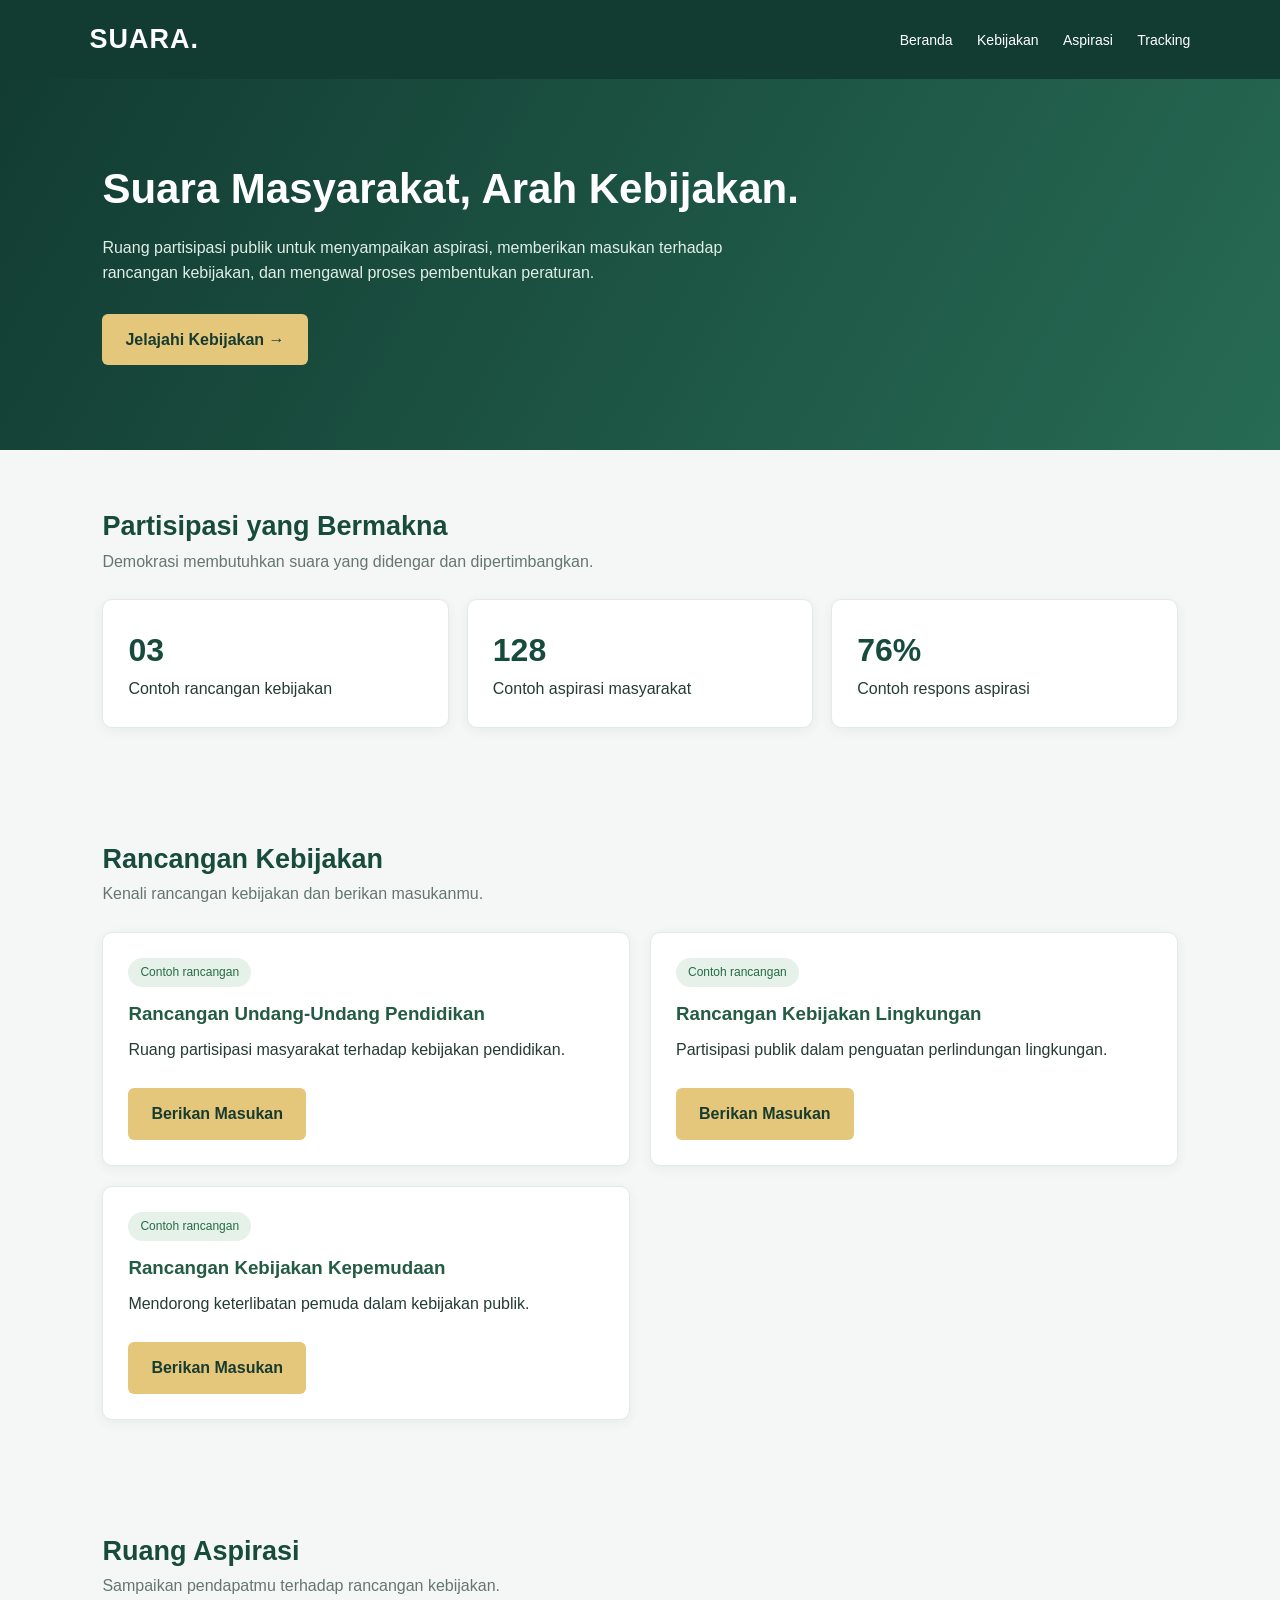
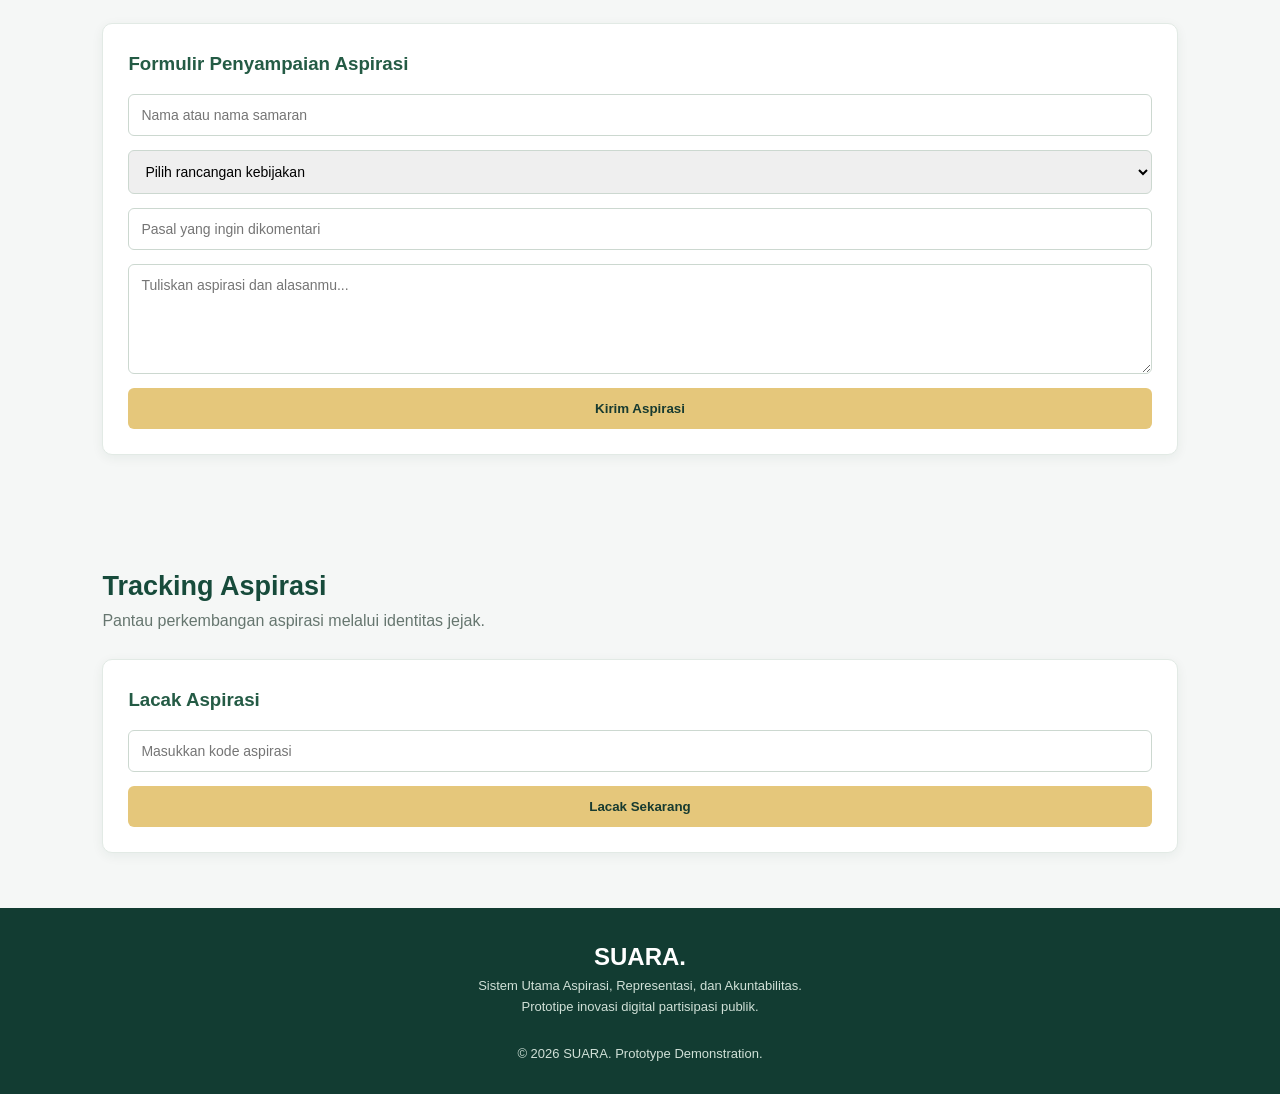
==== index.html @ c1f4c56f "Create index.html" ====
<!DOCTYPE html>
<html lang="id">
<head>
<meta charset="UTF-8">
<meta name="viewport" content="width=device-width, initial-scale=1.0">
<title>SUARA | Partisipasi Publik</title>

<style>
* {
    margin: 0;
    padding: 0;
    box-sizing: border-box;
}

body {
    font-family: Arial, sans-serif;
    background: #f5f7f6;
    color: #263b36;
    line-height: 1.6;
}

header {
    background: #123c32;
    color: white;
    padding: 18px 7%;
    display: flex;
    justify-content: space-between;
    align-items: center;
    flex-wrap: wrap;
    gap: 15px;
}

.logo {
    font-size: 27px;
    font-weight: bold;
    letter-spacing: 1px;
}

nav a {
    color: white;
    text-decoration: none;
    margin-left: 20px;
    font-size: 14px;
}

nav a:hover {
    color: #b8d9c5;
}

.hero {
    background: linear-gradient(120deg, #123c32, #276b54);
    color: white;
    padding: 85px 8%;
}

.hero h1 {
    font-size: 42px;
    max-width: 700px;
    line-height: 1.2;
    margin-bottom: 20px;
}

.hero p {
    max-width: 620px;
    color: #e0eee6;
    margin-bottom: 28px;
}

.btn {
    display: inline-block;
    background: #e5c77b;
    color: #183b30;
    border: none;
    padding: 13px 23px;
    border-radius: 6px;
    text-decoration: none;
    font-weight: bold;
    cursor: pointer;
}

.btn:hover {
    background: #f2d995;
}

.container {
    padding: 55px 8%;
}

.section-title {
    margin-bottom: 25px;
}

.section-title h2 {
    font-size: 27px;
    color: #174b3b;
}

.section-title p {
    color: #66766f;
}

.stats {
    display: grid;
    grid-template-columns: repeat(3, 1fr);
    gap: 18px;
}

.card {
    background: white;
    padding: 25px;
    border-radius: 10px;
    border: 1px solid #e2eae5;
    box-shadow: 0 3px 12px #173c3210;
}

.card h3 {
    color: #245b45;
    margin-bottom: 8px;
}

.number {
    font-size: 32px;
    font-weight: bold;
    color: #174b3b;
}

.policy {
    display: grid;
    grid-template-columns: 1fr 1fr;
    gap: 20px;
}

.tag {
    display: inline-block;
    background: #e5f1e9;
    color: #276b48;
    padding: 5px 12px;
    border-radius: 20px;
    font-size: 12px;
    margin-bottom: 12px;
}

form {
    display: grid;
    gap: 14px;
    margin-top: 15px;
}

input, select, textarea {
    width: 100%;
    padding: 12px;
    border: 1px solid #ccd8d0;
    border-radius: 6px;
    font-size: 14px;
    font-family: Arial, sans-serif;
}

textarea {
    min-height: 110px;
    resize: vertical;
}

button {
    font-family: inherit;
}

.result {
    background: #edf5ef;
    padding: 15px;
    border-radius: 7px;
    margin-top: 15px;
    display: none;
}

footer {
    background: #123c32;
    color: white;
    text-align: center;
    padding: 30px 15px;
}

footer p {
    color: #d0e0d7;
    font-size: 13px;
}

@media(max-width: 700px) {
    header {
        flex-direction: column;
    }

    nav a {
        margin: 5px;
        display: inline-block;
    }

    .hero h1 {
        font-size: 32px;
    }

    .stats, .policy {
        grid-template-columns: 1fr;
    }
}
</style>
</head>

<body>

<header>
    <div class="logo">SUARA.</div>

    <nav>
        <a href="#beranda">Beranda</a>
        <a href="#kebijakan">Kebijakan</a>
        <a href="#aspirasi">Aspirasi</a>
        <a href="#tracking">Tracking</a>
    </nav>
</header>

<section class="hero" id="beranda">
    <h1>Suara Masyarakat, Arah Kebijakan.</h1>

    <p>
        Ruang partisipasi publik untuk menyampaikan aspirasi,
        memberikan masukan terhadap rancangan kebijakan,
        dan mengawal proses pembentukan peraturan.
    </p>

    <a href="#kebijakan" class="btn">Jelajahi Kebijakan →</a>
</section>

<section class="container">
    <div class="section-title">
        <h2>Partisipasi yang Bermakna</h2>
        <p>Demokrasi membutuhkan suara yang didengar dan dipertimbangkan.</p>
    </div>

    <div class="stats">
        <div class="card">
            <div class="number">03</div>
            <p>Contoh rancangan kebijakan</p>
        </div>

        <div class="card">
            <div class="number" id="jumlah">128</div>
            <p>Contoh aspirasi masyarakat</p>
        </div>

        <div class="card">
            <div class="number">76%</div>
            <p>Contoh respons aspirasi</p>
        </div>
    </div>
</section>

<section class="container" id="kebijakan">
    <div class="section-title">
        <h2>Rancangan Kebijakan</h2>
        <p>Kenali rancangan kebijakan dan berikan masukanmu.</p>
    </div>

    <div class="policy">

        <div class="card">
            <span class="tag">Contoh rancangan</span>
            <h3>Rancangan Undang-Undang Pendidikan</h3>
            <p>Ruang partisipasi masyarakat terhadap kebijakan pendidikan.</p>
            <br>
            <a href="#aspirasi" class="btn">Berikan Masukan</a>
        </div>

        <div class="card">
            <span class="tag">Contoh rancangan</span>
            <h3>Rancangan Kebijakan Lingkungan</h3>
            <p>Partisipasi publik dalam penguatan perlindungan lingkungan.</p>
            <br>
            <a href="#aspirasi" class="btn">Berikan Masukan</a>
        </div>

        <div class="card">
            <span class="tag">Contoh rancangan</span>
            <h3>Rancangan Kebijakan Kepemudaan</h3>
            <p>Mendorong keterlibatan pemuda dalam kebijakan publik.</p>
            <br>
            <a href="#aspirasi" class="btn">Berikan Masukan</a>
        </div>

    </div>
</section>

<section class="container" id="aspirasi">
    <div class="section-title">
        <h2>Ruang Aspirasi</h2>
        <p>Sampaikan pendapatmu terhadap rancangan kebijakan.</p>
    </div>

    <div class="card">
        <h3>Formulir Penyampaian Aspirasi</h3>

        <form id="formAspirasi">

            <input
                type="text"
                id="nama"
                placeholder="Nama atau nama samaran"
                required
            >

            <select id="kebijakan" required>
                <option value="">Pilih rancangan kebijakan</option>
                <option>RUU Pendidikan</option>
                <option>Kebijakan Lingkungan</option>
                <option>Kebijakan Kepemudaan</option>
            </select>

            <input
                type="text"
                id="pasal"
                placeholder="Pasal yang ingin dikomentari"
                required
            >

            <textarea
                id="masukan"
                placeholder="Tuliskan aspirasi dan alasanmu..."
                required
            ></textarea>

            <button type="submit" class="btn">
                Kirim Aspirasi
            </button>
        </form>

        <div class="result" id="hasil">
        </div>
    </div>
</section>

<section class="container" id="tracking">
    <div class="section-title">
        <h2>Tracking Aspirasi</h2>
        <p>Pantau perkembangan aspirasi melalui identitas jejak.</p>
    </div>

    <div class="card">
        <h3>Lacak Aspirasi</h3>

        <form id="formTracking">
            <input
                type="text"
                id="kode"
                placeholder="Masukkan kode aspirasi"
                required
            >

            <button type="submit" class="btn">
                Lacak Sekarang
            </button>
        </form>

        <div class="result" id="hasilTracking">
        </div>
    </div>
</section>

<footer>
    <h2>SUARA.</h2>
    <p>
        Sistem Utama Aspirasi, Representasi, dan Akuntabilitas.
    </p>
    <p>Prototipe inovasi digital partisipasi publik.</p>
    <br>
    <p>© 2026 SUARA. Prototype Demonstration.</p>
</footer>

<script>
let jumlahAspirasi = 128;

document.getElementById("formAspirasi")
.addEventListener("submit", function(event) {

    event.preventDefault();

    jumlahAspirasi++;

    let kode = "SUA-" + Date.now().toString().slice(-6);

    document.getElementById("jumlah").textContent =
        jumlahAspirasi;

    document.getElementById("hasil").style.display = "block";

    document.getElementById("hasil").innerHTML =
        "<strong>Aspirasi berhasil dicatat dalam simulasi!</strong>" +
        "<br>Kode aspirasi: <strong>" + kode + "</strong>" +
        "<br>Status: Menunggu tanggapan (simulasi)." +
        "<br><br><small>Simpan kode tersebut untuk mencoba fitur tracking.</small>";

    document.getElementById("kode").value = kode;

    this.reset();
});

document.getElementById("formTracking")
.addEventListener("submit", function(event) {

    event.preventDefault();

    let kode = document.getElementById("kode").value;

    document.getElementById("hasilTracking").style.display =
        "block";

    document.getElementById("hasilTracking").innerHTML =
        "<strong>Data simulasi ditemukan.</strong>" +
        "<br>Kode: " + kode +
        "<br>Status: Menunggu tanggapan lembaga." +
        "<br>Catatan: Ini merupakan demonstrasi, bukan pelacakan database nyata.";
});
</script>

</body>
</html>
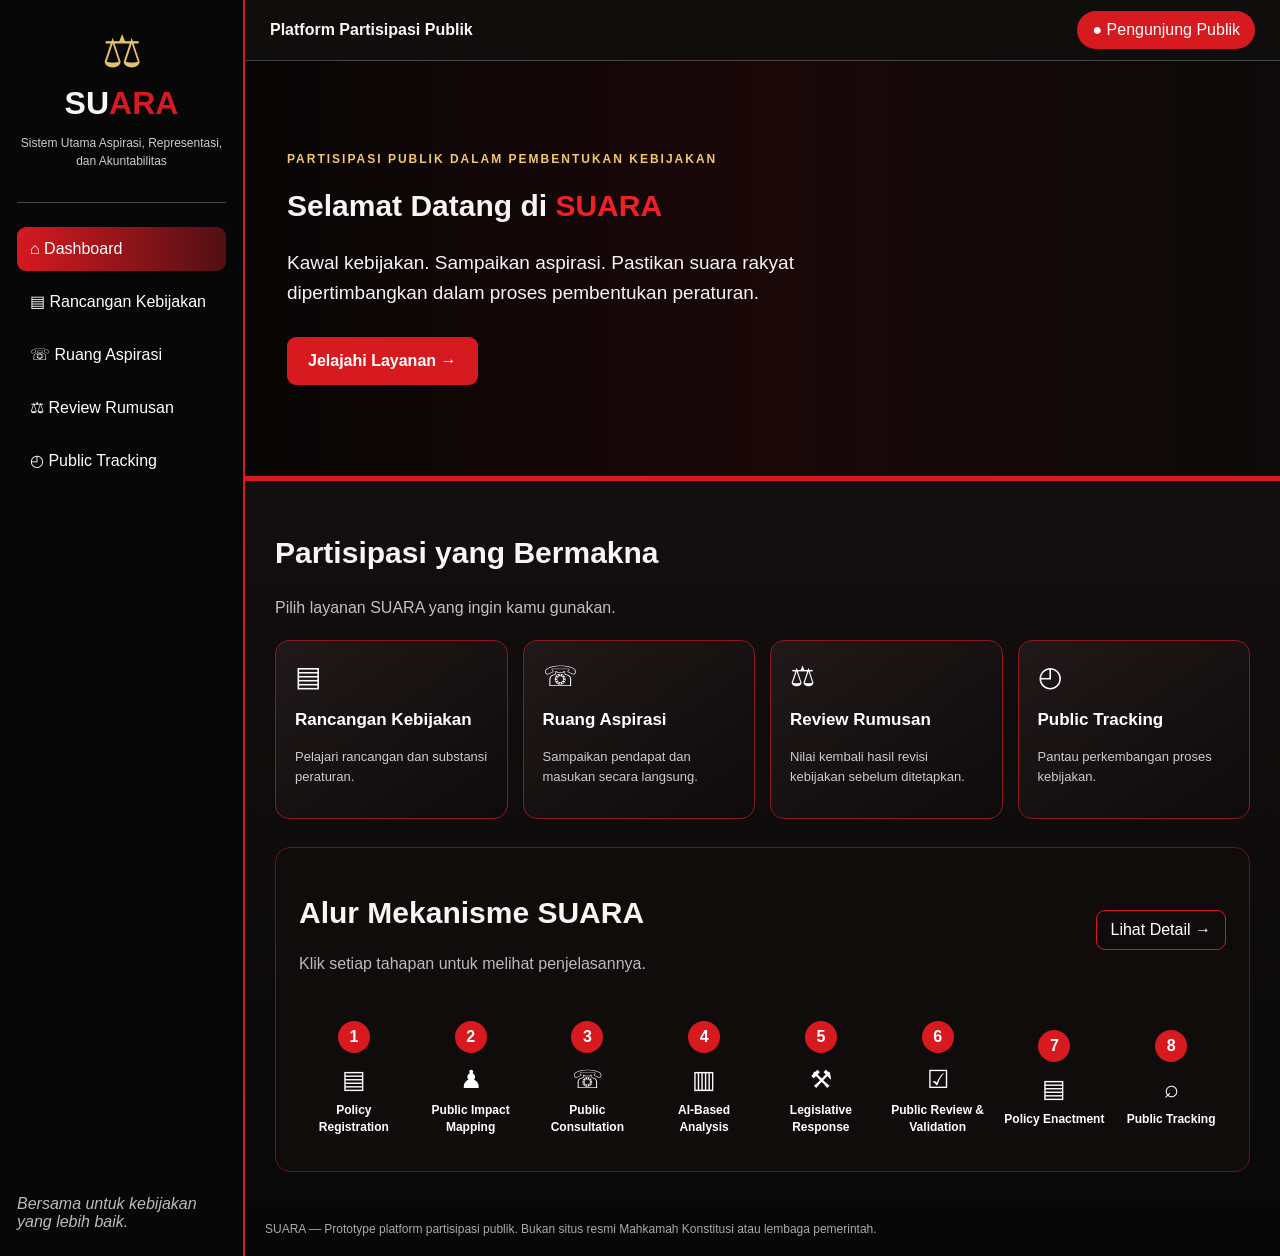
==== commit 1c22694b: "Refactor index.html for better structure and styles Refactor HTML structure and CSS styles for impro" ====
--- a/index.html
+++ b/index.html
@@ -5,421 +5,349 @@
 <meta charset="UTF-8">
 <meta name="viewport" content="width=device-width, initial-scale=1.0">
 <title>SUARA | Partisipasi Publik</title>
-
 <style>
-* {
-    margin: 0;
-    padding: 0;
-    box-sizing: border-box;
-}
-
-body {
-    font-family: Arial, sans-serif;
-    background: #f5f7f6;
-    color: #263b36;
-    line-height: 1.6;
-}
-
-header {
-    background: #123c32;
-    color: white;
-    padding: 18px 7%;
-    display: flex;
-    justify-content: space-between;
-    align-items: center;
-    flex-wrap: wrap;
-    gap: 15px;
-}
-
-.logo {
-    font-size: 27px;
-    font-weight: bold;
-    letter-spacing: 1px;
-}
-
-nav a {
-    color: white;
-    text-decoration: none;
-    margin-left: 20px;
-    font-size: 14px;
-}
-
-nav a:hover {
-    color: #b8d9c5;
-}
-
-.hero {
-    background: linear-gradient(120deg, #123c32, #276b54);
-    color: white;
-    padding: 85px 8%;
-}
-
-.hero h1 {
-    font-size: 42px;
-    max-width: 700px;
-    line-height: 1.2;
-    margin-bottom: 20px;
-}
-
-.hero p {
-    max-width: 620px;
-    color: #e0eee6;
-    margin-bottom: 28px;
-}
-
-.btn {
-    display: inline-block;
-    background: #e5c77b;
-    color: #183b30;
-    border: none;
-    padding: 13px 23px;
-    border-radius: 6px;
-    text-decoration: none;
-    font-weight: bold;
-    cursor: pointer;
-}
-
-.btn:hover {
-    background: #f2d995;
-}
-
-.container {
-    padding: 55px 8%;
-}
-
-.section-title {
-    margin-bottom: 25px;
-}
-
-.section-title h2 {
-    font-size: 27px;
-    color: #174b3b;
-}
-
-.section-title p {
-    color: #66766f;
-}
-
-.stats {
-    display: grid;
-    grid-template-columns: repeat(3, 1fr);
-    gap: 18px;
-}
-
-.card {
-    background: white;
-    padding: 25px;
-    border-radius: 10px;
-    border: 1px solid #e2eae5;
-    box-shadow: 0 3px 12px #173c3210;
-}
-
-.card h3 {
-    color: #245b45;
-    margin-bottom: 8px;
-}
-
-.number {
-    font-size: 32px;
-    font-weight: bold;
-    color: #174b3b;
-}
-
-.policy {
-    display: grid;
-    grid-template-columns: 1fr 1fr;
-    gap: 20px;
-}
-
-.tag {
-    display: inline-block;
-    background: #e5f1e9;
-    color: #276b48;
-    padding: 5px 12px;
-    border-radius: 20px;
-    font-size: 12px;
-    margin-bottom: 12px;
-}
-
-form {
-    display: grid;
-    gap: 14px;
-    margin-top: 15px;
-}
-
-input, select, textarea {
-    width: 100%;
-    padding: 12px;
-    border: 1px solid #ccd8d0;
-    border-radius: 6px;
-    font-size: 14px;
-    font-family: Arial, sans-serif;
-}
-
-textarea {
-    min-height: 110px;
-    resize: vertical;
-}
-
-button {
-    font-family: inherit;
-}
-
-.result {
-    background: #edf5ef;
-    padding: 15px;
-    border-radius: 7px;
-    margin-top: 15px;
-    display: none;
-}
-
-footer {
-    background: #123c32;
-    color: white;
-    text-align: center;
-    padding: 30px 15px;
-}
-
-footer p {
-    color: #d0e0d7;
-    font-size: 13px;
-}
-
-@media(max-width: 700px) {
-    header {
-        flex-direction: column;
-    }
-
-    nav a {
-        margin: 5px;
-        display: inline-block;
-    }
-
-    .hero h1 {
-        font-size: 32px;
-    }
-
-    .stats, .policy {
-        grid-template-columns: 1fr;
-    }
+:root {
+  --red:#d71920;
+  --black:#090909;
+  --panel:#171313;
+  --white:#f8f5f5;
+}
+*{box-sizing:border-box}
+html{scroll-behavior:smooth}
+body{
+  margin:0;background:var(--black);color:var(--white);
+  font-family:Arial,Helvetica,sans-serif
+}
+button{font:inherit;cursor:pointer}
+.app{min-height:100vh;display:grid;grid-template-columns:245px 1fr}
+.sidebar{
+  background:#070707;border-right:2px solid var(--red);
+  padding:25px 17px;display:flex;flex-direction:column;gap:24px
+}
+.brand{text-align:center;padding-bottom:20px;border-bottom:1px solid #444}
+.brand-mark{font-size:45px;color:#e5c16d}
+.brand h1{font-size:32px;margin:7px 0}
+.brand h1 span{color:var(--red)}
+.brand p{font-size:12px;color:#ccc;line-height:1.5}
+.nav{display:grid;gap:8px}
+.nav button{
+  border:0;background:transparent;color:white;text-align:left;
+  padding:13px;border-radius:9px
+}
+.nav button:hover,.nav button.active{
+  background:linear-gradient(90deg,#d71920,#501014)
+}
+.side-note{margin-top:auto;color:#bbb;font-style:italic}
+main{min-width:0}
+.topbar{
+  height:61px;background:#100d0d;border-bottom:1px solid #444;
+  display:flex;align-items:center;justify-content:space-between;
+  padding:0 25px;position:sticky;top:0;z-index:5
+}
+.role{background:var(--red);border:0;border-radius:20px;color:white;padding:10px 15px}
+.hero{
+  min-height:420px;padding:70px 42px;display:flex;align-items:center;
+  background-image:
+  linear-gradient(90deg,rgba(8,5,5,.94),rgba(30,5,7,.72),rgba(0,0,0,.25)),
+  url('mk.jpg');
+  background-size:cover;background-position:center;
+  border-bottom:5px solid var(--red)
+}
+.hero-content{max-width:720px}
+.eyebrow{color:#f1c86f;text-transform:uppercase;letter-spacing:2px;font-weight:bold;font-size:12px}
+.hero h2{font-size:clamp(34px,5vw,58px);line-height:1.08}
+.hero h2 span{color:#f02029}
+.hero p{font-size:19px;line-height:1.6;max-width:650px}
+.primary{
+  display:inline-block;background:var(--red);color:white;
+  border:0;border-radius:9px;padding:15px 21px;
+  font-weight:bold;margin-top:10px
+}
+.primary:hover{background:#f02a32}
+.content{padding:30px;background:linear-gradient(#130e0f,#090909)}
+.section-heading{margin-bottom:20px}
+.section-heading p,.page-intro{color:#c9bebe;line-height:1.6}
+.cards{display:grid;grid-template-columns:repeat(4,1fr);gap:15px}
+.service-card{
+  min-height:145px;text-align:left;color:white;
+  background:linear-gradient(145deg,#211819,#0d0b0b);
+  border:1px solid #8e171d;border-radius:14px;
+  padding:19px;transition:.2s
+}
+.service-card:hover{transform:translateY(-4px);border-color:#ff3038}
+.service-card .big{font-size:28px}
+.service-card h3{font-size:17px}
+.service-card p{font-size:13px;line-height:1.5;color:#ccc}
+.process{
+  margin-top:28px;padding:23px;border:1px solid #68151a;
+  border-radius:15px;background:#100c0c
+}
+.process-head{display:flex;justify-content:space-between;align-items:center;gap:15px}
+.process-head p{color:#bbb}
+.outline{
+  border:1px solid var(--red);color:white;background:transparent;
+  border-radius:9px;padding:10px 14px
+}
+.timeline{
+  display:grid;grid-template-columns:repeat(8,minmax(100px,1fr));
+  gap:7px;margin-top:28px;overflow-x:auto;padding-bottom:8px
+}
+.stage{min-width:100px;background:transparent;color:white;border:0;text-align:center;padding:4px}
+.stage .num{
+  display:grid;place-items:center;margin:auto auto 12px;
+  width:32px;height:32px;border-radius:50%;background:var(--red);
+  font-weight:bold
+}
+.stage .symbol{font-size:25px;display:block;margin-bottom:8px}
+.stage strong{font-size:12px;line-height:1.4;display:block}
+.stage:hover .num,.stage.selected .num{background:#f5c967;color:#170c0c}
+.detail{
+  display:none;margin-top:16px;padding:17px;
+  background:#211718;border-left:4px solid var(--red);border-radius:8px
+}
+.detail.show{display:block}
+.detail p{color:#ddd;line-height:1.5}
+.page{display:none;min-height:470px;padding:35px;background:#100d0d}
+.page.active{display:block}
+.page h2{font-size:30px}
+.panel{
+  max-width:850px;background:#1c1617;border:1px solid #682026;
+  border-radius:14px;padding:22px;margin-top:20px
+}
+label{display:block;margin:14px 0 7px;font-weight:bold}
+input,textarea,select{
+  width:100%;padding:12px;border-radius:8px;
+  border:1px solid #6d5557;background:#0c0a0a;color:white
+}
+textarea{min-height:110px}
+.notice{color:#cbbdbd;font-size:13px;line-height:1.5}
+.tracking-row{display:flex;gap:12px;flex-wrap:wrap;margin-top:20px}
+.track-step{
+  background:#201718;border:1px solid #6b2025;
+  padding:15px;border-radius:10px;flex:1;min-width:150px
+}
+footer{padding:20px;color:#aaa;background:#080707;font-size:12px}
+@media(max-width:1050px){
+  .app{grid-template-columns:205px 1fr}
+  .cards{grid-template-columns:repeat(2,1fr)}
+}
+@media(max-width:700px){
+  .app{display:block}
+  .sidebar{padding:12px;gap:10px}
+  .brand{display:flex;align-items:center;text-align:left;gap:12px}
+  .brand p,.side-note{display:none}
+  .nav{display:flex;overflow-x:auto}
+  .nav button{white-space:nowrap;padding:10px}
+  .hero{padding:45px 22px;min-height:360px}
+  .content{padding:22px 15px}
+  .cards{grid-template-columns:1fr}
+  .process-head{align-items:flex-start;flex-direction:column}
+  .page{padding:24px 16px}
 }
 </style>
 </head>
-
 <body>
-
-<header>
-    <div class="logo">SUARA.</div>
-
-    <nav>
-        <a href="#beranda">Beranda</a>
-        <a href="#kebijakan">Kebijakan</a>
-        <a href="#aspirasi">Aspirasi</a>
-        <a href="#tracking">Tracking</a>
-    </nav>
+<div class="app">
+<aside class="sidebar">
+  <div class="brand">
+    <div class="brand-mark">⚖</div>
+    <div>
+      <h1>SU<span>ARA</span></h1>
+      <p>Sistem Utama Aspirasi, Representasi, dan Akuntabilitas</p>
+    </div>
+  </div>
+  <nav class="nav">
+    <button class="active" data-page="dashboard">⌂ Dashboard</button>
+    <button data-page="kebijakan">▤ Rancangan Kebijakan</button>
+    <button data-page="aspirasi">☏ Ruang Aspirasi</button>
+    <button data-page="review">⚖ Review Rumusan</button>
+    <button data-page="tracking">◴ Public Tracking</button>
+  </nav>
+  <div class="side-note">Bersama untuk kebijakan yang lebih baik.</div>
+</aside>
+
+<main>
+<header class="topbar">
+  <strong>Platform Partisipasi Publik</strong>
+  <button class="role">● Pengunjung Publik</button>
 </header>
 
-<section class="hero" id="beranda">
-    <h1>Suara Masyarakat, Arah Kebijakan.</h1>
-
-    <p>
-        Ruang partisipasi publik untuk menyampaikan aspirasi,
-        memberikan masukan terhadap rancangan kebijakan,
-        dan mengawal proses pembentukan peraturan.
-    </p>
-
-    <a href="#kebijakan" class="btn">Jelajahi Kebijakan →</a>
-</section>
-
-<section class="container">
-    <div class="section-title">
-        <h2>Partisipasi yang Bermakna</h2>
-        <p>Demokrasi membutuhkan suara yang didengar dan dipertimbangkan.</p>
+<section id="dashboard" class="page active" style="padding:0">
+  <div class="hero">
+    <div class="hero-content">
+      <div class="eyebrow">Partisipasi publik dalam pembentukan kebijakan</div>
+      <h2>Selamat Datang di <span>SUARA</span></h2>
+      <p>Kawal kebijakan. Sampaikan aspirasi. Pastikan suara rakyat dipertimbangkan dalam proses pembentukan peraturan.</p>
+      <button class="primary" data-go="kebijakan">Jelajahi Layanan →</button>
     </div>
-
-    <div class="stats">
-        <div class="card">
-            <div class="number">03</div>
-            <p>Contoh rancangan kebijakan</p>
+  </div>
+
+  <div class="content">
+    <div class="section-heading">
+      <h2>Partisipasi yang Bermakna</h2>
+      <p>Pilih layanan SUARA yang ingin kamu gunakan.</p>
+    </div>
+
+    <div class="cards">
+      <button class="service-card" data-go="kebijakan">
+        <span class="big">▤</span><h3>Rancangan Kebijakan</h3>
+        <p>Pelajari rancangan dan substansi peraturan.</p>
+      </button>
+      <button class="service-card" data-go="aspirasi">
+        <span class="big">☏</span><h3>Ruang Aspirasi</h3>
+        <p>Sampaikan pendapat dan masukan secara langsung.</p>
+      </button>
+      <button class="service-card" data-go="review">
+        <span class="big">⚖</span><h3>Review Rumusan</h3>
+        <p>Nilai kembali hasil revisi kebijakan sebelum ditetapkan.</p>
+      </button>
+      <button class="service-card" data-go="tracking">
+        <span class="big">◴</span><h3>Public Tracking</h3>
+        <p>Pantau perkembangan proses kebijakan.</p>
+      </button>
+    </div>
+
+    <section class="process">
+      <div class="process-head">
+        <div>
+          <h2>Alur Mekanisme SUARA</h2>
+          <p>Klik setiap tahapan untuk melihat penjelasannya.</p>
         </div>
-
-        <div class="card">
-            <div class="number" id="jumlah">128</div>
-            <p>Contoh aspirasi masyarakat</p>
-        </div>
-
-        <div class="card">
-            <div class="number">76%</div>
-            <p>Contoh respons aspirasi</p>
-        </div>
-    </div>
-</section>
-
-<section class="container" id="kebijakan">
-    <div class="section-title">
-        <h2>Rancangan Kebijakan</h2>
-        <p>Kenali rancangan kebijakan dan berikan masukanmu.</p>
-    </div>
-
-    <div class="policy">
-
-        <div class="card">
-            <span class="tag">Contoh rancangan</span>
-            <h3>Rancangan Undang-Undang Pendidikan</h3>
-            <p>Ruang partisipasi masyarakat terhadap kebijakan pendidikan.</p>
-            <br>
-            <a href="#aspirasi" class="btn">Berikan Masukan</a>
-        </div>
-
-        <div class="card">
-            <span class="tag">Contoh rancangan</span>
-            <h3>Rancangan Kebijakan Lingkungan</h3>
-            <p>Partisipasi publik dalam penguatan perlindungan lingkungan.</p>
-            <br>
-            <a href="#aspirasi" class="btn">Berikan Masukan</a>
-        </div>
-
-        <div class="card">
-            <span class="tag">Contoh rancangan</span>
-            <h3>Rancangan Kebijakan Kepemudaan</h3>
-            <p>Mendorong keterlibatan pemuda dalam kebijakan publik.</p>
-            <br>
-            <a href="#aspirasi" class="btn">Berikan Masukan</a>
-        </div>
-
-    </div>
-</section>
-
-<section class="container" id="aspirasi">
-    <div class="section-title">
-        <h2>Ruang Aspirasi</h2>
-        <p>Sampaikan pendapatmu terhadap rancangan kebijakan.</p>
-    </div>
-
-    <div class="card">
-        <h3>Formulir Penyampaian Aspirasi</h3>
-
-        <form id="formAspirasi">
-
-            <input
-                type="text"
-                id="nama"
-                placeholder="Nama atau nama samaran"
-                required
-            >
-
-            <select id="kebijakan" required>
-                <option value="">Pilih rancangan kebijakan</option>
-                <option>RUU Pendidikan</option>
-                <option>Kebijakan Lingkungan</option>
-                <option>Kebijakan Kepemudaan</option>
-            </select>
-
-            <input
-                type="text"
-                id="pasal"
-                placeholder="Pasal yang ingin dikomentari"
-                required
-            >
-
-            <textarea
-                id="masukan"
-                placeholder="Tuliskan aspirasi dan alasanmu..."
-                required
-            ></textarea>
-
-            <button type="submit" class="btn">
-                Kirim Aspirasi
-            </button>
-        </form>
-
-        <div class="result" id="hasil">
-        </div>
-    </div>
-</section>
-
-<section class="container" id="tracking">
-    <div class="section-title">
-        <h2>Tracking Aspirasi</h2>
-        <p>Pantau perkembangan aspirasi melalui identitas jejak.</p>
-    </div>
-
-    <div class="card">
-        <h3>Lacak Aspirasi</h3>
-
-        <form id="formTracking">
-            <input
-                type="text"
-                id="kode"
-                placeholder="Masukkan kode aspirasi"
-                required
-            >
-
-            <button type="submit" class="btn">
-                Lacak Sekarang
-            </button>
-        </form>
-
-        <div class="result" id="hasilTracking">
-        </div>
-    </div>
-</section>
-
-<footer>
-    <h2>SUARA.</h2>
-    <p>
-        Sistem Utama Aspirasi, Representasi, dan Akuntabilitas.
-    </p>
-    <p>Prototipe inovasi digital partisipasi publik.</p>
-    <br>
-    <p>© 2026 SUARA. Prototype Demonstration.</p>
-</footer>
+        <button class="outline" id="showAll">Lihat Detail →</button>
+      </div>
+
+      <div class="timeline">
+        <button class="stage" data-stage="0"><span class="num">1</span><span class="symbol">▤</span><strong>Policy Registration</strong></button>
+        <button class="stage" data-stage="1"><span class="num">2</span><span class="symbol">♟</span><strong>Public Impact Mapping</strong></button>
+        <button class="stage" data-stage="2"><span class="num">3</span><span class="symbol">☏</span><strong>Public Consultation</strong></button>
+        <button class="stage" data-stage="3"><span class="num">4</span><span class="symbol">▥</span><strong>AI-Based Analysis</strong></button>
+        <button class="stage" data-stage="4"><span class="num">5</span><span class="symbol">⚒</span><strong>Legislative Response</strong></button>
+        <button class="stage" data-stage="5"><span class="num">6</span><span class="symbol">☑</span><strong>Public Review & Validation</strong></button>
+        <button class="stage" data-stage="6"><span class="num">7</span><span class="symbol">▤</span><strong>Policy Enactment</strong></button>
+        <button class="stage" data-stage="7"><span class="num">8</span><span class="symbol">⌕</span><strong>Public Tracking</strong></button>
+      </div>
+
+      <div class="detail" id="stageDetail">
+        <h3 id="stageTitle"></h3>
+        <p id="stageText"></p>
+      </div>
+    </section>
+  </div>
+</section>
+
+<section id="kebijakan" class="page">
+  <h2>Rancangan Kebijakan</h2>
+  <p class="page-intro">Ruang untuk membaca informasi rancangan kebijakan, tujuan pengaturan, serta dokumen yang sedang dibuka untuk partisipasi publik.</p>
+  <div class="panel">
+    <h3>Daftar Rancangan Kebijakan</h3>
+    <p>Belum ada rancangan kebijakan yang dipublikasikan pada prototype ini.</p>
+    <p class="notice">Pada versi lanjutan, admin dapat menambahkan judul, ringkasan, dokumen, jadwal konsultasi, dan status pembahasan.</p>
+  </div>
+</section>
+
+<section id="aspirasi" class="page">
+  <h2>Ruang Aspirasi</h2>
+  <p class="page-intro">Sampaikan pendapat, kritik, atau usulan terhadap rancangan kebijakan.</p>
+  <form class="panel" id="aspirationForm">
+    <label for="nama">Nama (opsional)</label>
+    <input id="nama" placeholder="Nama atau inisial">
+    <label for="topik">Topik aspirasi</label>
+    <input id="topik" required placeholder="Contoh: pendidikan, lingkungan">
+    <label for="isi">Isi aspirasi</label>
+    <textarea id="isi" required placeholder="Tuliskan pendapat atau usulan kamu..."></textarea>
+    <button class="primary" type="submit">Kirim Simulasi Aspirasi</button>
+    <p class="notice" id="formMessage">Prototype ini belum menyimpan data secara permanen.</p>
+  </form>
+</section>
+
+<section id="review" class="page">
+  <h2>Public Review & Validation</h2>
+  <p class="page-intro">Setelah Legislative Response dan perumusan kembali, hasil rumusan ditampilkan lagi kepada masyarakat untuk diperiksa kesesuaiannya dengan aspirasi yang telah disampaikan.</p>
+  <div class="panel">
+    <h3>Validasi Rumusan Hasil Revisi</h3>
+    <p>Publik dapat membandingkan rumusan sebelum dan sesudah revisi, lalu memberikan penilaian apakah masukan masyarakat telah dipertimbangkan.</p>
+    <label for="penilaian">Penilaian kesesuaian</label>
+    <select id="penilaian">
+      <option>Belum menilai</option>
+      <option>Sudah sesuai dengan aspirasi</option>
+      <option>Sebagian aspirasi telah diakomodasi</option>
+      <option>Belum sesuai dengan aspirasi</option>
+    </select>
+    <label for="catatan">Catatan publik</label>
+    <textarea id="catatan" placeholder="Jelaskan alasan penilaian..."></textarea>
+    <button class="primary" id="sendReview" type="button">Simpan Simulasi Review</button>
+    <p class="notice" id="reviewMessage">Tahap ini berlangsung sebelum Policy Enactment.</p>
+  </div>
+</section>
+
+<section id="tracking" class="page">
+  <h2>Public Tracking</h2>
+  <p class="page-intro">Pantau tahapan dan perkembangan rancangan kebijakan secara transparan. Status berikut merupakan contoh prototype, bukan status resmi.</p>
+  <div class="tracking-row">
+    <div class="track-step"><strong>01 · Konsultasi Publik</strong><p>Contoh status: Selesai</p></div>
+    <div class="track-step"><strong>02 · Legislative Response</strong><p>Contoh status: Selesai</p></div>
+    <div class="track-step"><strong>03 · Public Review</strong><p>Contoh status: Dalam simulasi</p></div>
+    <div class="track-step"><strong>04 · Penetapan</strong><p>Contoh status: Menunggu</p></div>
+  </div>
+</section>
+
+<footer>SUARA — Prototype platform partisipasi publik. Bukan situs resmi Mahkamah Konstitusi atau lembaga pemerintah.</footer>
+</main>
+</div>
 
 <script>
-let jumlahAspirasi = 128;
-
-document.getElementById("formAspirasi")
-.addEventListener("submit", function(event) {
-
-    event.preventDefault();
-
-    jumlahAspirasi++;
-
-    let kode = "SUA-" + Date.now().toString().slice(-6);
-
-    document.getElementById("jumlah").textContent =
-        jumlahAspirasi;
-
-    document.getElementById("hasil").style.display = "block";
-
-    document.getElementById("hasil").innerHTML =
-        "<strong>Aspirasi berhasil dicatat dalam simulasi!</strong>" +
-        "<br>Kode aspirasi: <strong>" + kode + "</strong>" +
-        "<br>Status: Menunggu tanggapan (simulasi)." +
-        "<br><br><small>Simpan kode tersebut untuk mencoba fitur tracking.</small>";
-
-    document.getElementById("kode").value = kode;
-
-    this.reset();
+const pages=document.querySelectorAll('.page');
+const navButtons=document.querySelectorAll('.nav button');
+
+function openPage(id){
+  pages.forEach(page=>page.classList.toggle('active',page.id===id));
+  navButtons.forEach(btn=>btn.classList.toggle('active',btn.dataset.page===id));
+  window.scrollTo({top:0,behavior:'smooth'});
+}
+
+navButtons.forEach(btn=>btn.addEventListener('click',()=>openPage(btn.dataset.page)));
+document.querySelectorAll('[data-go]').forEach(btn=>btn.addEventListener('click',()=>openPage(btn.dataset.go)));
+
+const stages=[
+['Policy Registration','Rancangan kebijakan didaftarkan dan informasi awalnya dipublikasikan agar masyarakat mengetahui isu yang akan diatur.'],
+['Public Impact Mapping','Pemetaan kelompok masyarakat yang berpotensi terdampak serta isu dan kebutuhan yang perlu diperhatikan.'],
+['Public Consultation','Masyarakat menyampaikan aspirasi, kritik, dan usulan terhadap rancangan kebijakan.'],
+['AI-Based Analysis','Masukan dikelompokkan dan dianalisis sebagai bahan bantu. Hasil analisis tetap perlu diperiksa manusia.'],
+['Legislative Response','Lembaga pembentuk kebijakan menelaah masukan dan memberikan tanggapan terhadap aspirasi publik.'],
+['Public Review & Validation','Rumusan yang telah diperbaiki ditampilkan kembali kepada masyarakat untuk diperiksa kesesuaiannya dengan masukan publik.'],
+['Policy Enactment','Setelah proses penelaahan dan validasi, rancangan dilanjutkan ke proses penetapan sesuai kewenangan dan prosedur hukum.'],
+['Public Tracking','Masyarakat memantau perkembangan, status, dan informasi tindak lanjut kebijakan.']
+];
+
+const detail=document.getElementById('stageDetail');
+
+document.querySelectorAll('.stage').forEach(btn=>{
+  btn.addEventListener('click',()=>{
+    document.querySelectorAll('.stage').forEach(s=>s.classList.remove('selected'));
+    btn.classList.add('selected');
+    const [title,desc]=stages[Number(btn.dataset.stage)];
+    document.getElementById('stageTitle').textContent=title;
+    document.getElementById('stageText').textContent=desc;
+    detail.classList.add('show');
+  });
 });
 
-document.getElementById("formTracking")
-.addEventListener("submit", function(event) {
-
-    event.preventDefault();
-
-    let kode = document.getElementById("kode").value;
-
-    document.getElementById("hasilTracking").style.display =
-        "block";
-
-    document.getElementById("hasilTracking").innerHTML =
-        "<strong>Data simulasi ditemukan.</strong>" +
-        "<br>Kode: " + kode +
-        "<br>Status: Menunggu tanggapan lembaga." +
-        "<br>Catatan: Ini merupakan demonstrasi, bukan pelacakan database nyata.";
+document.getElementById('showAll').addEventListener('click',()=>{
+  document.querySelector('.stage[data-stage="0"]').click();
+  detail.scrollIntoView({behavior:'smooth',block:'nearest'});
+});
+
+document.getElementById('aspirationForm').addEventListener('submit',e=>{
+  e.preventDefault();
+  document.getElementById('formMessage').textContent=
+  'Simulasi berhasil. Aspirasi belum dikirim ke server atau disimpan permanen.';
+  e.target.reset();
+});
+
+document.getElementById('sendReview').addEventListener('click',()=>{
+  document.getElementById('reviewMessage').textContent=
+  'Penilaian simulasi ditampilkan. Data belum tersimpan ke server.';
 });
 </script>
-
 </body>
 </html>
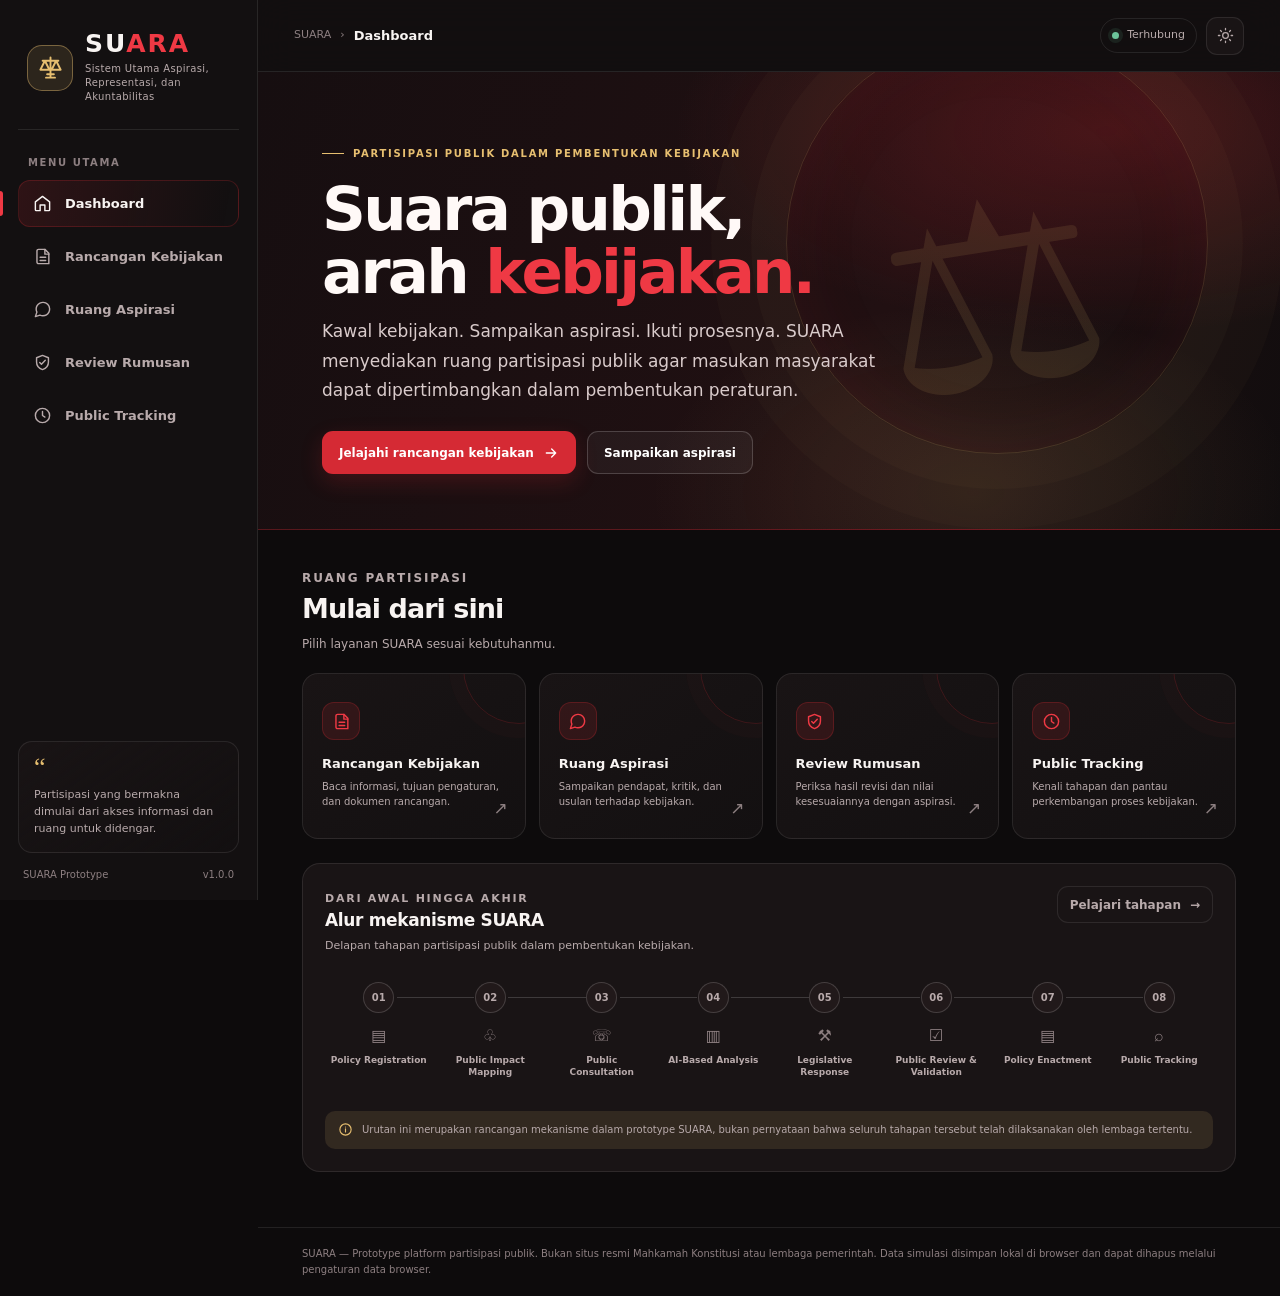
==== commit 07bf2f6f: "Add files via upload" ====
--- a/index.html
+++ b/index.html
@@ -1,353 +1,635 @@
-
-<!DOCTYPE html>
+<!doctype html>
 <html lang="id">
 <head>
-<meta charset="UTF-8">
-<meta name="viewport" content="width=device-width, initial-scale=1.0">
-<title>SUARA | Partisipasi Publik</title>
-<style>
-:root {
-  --red:#d71920;
-  --black:#090909;
-  --panel:#171313;
-  --white:#f8f5f5;
-}
-*{box-sizing:border-box}
-html{scroll-behavior:smooth}
-body{
-  margin:0;background:var(--black);color:var(--white);
-  font-family:Arial,Helvetica,sans-serif
-}
-button{font:inherit;cursor:pointer}
-.app{min-height:100vh;display:grid;grid-template-columns:245px 1fr}
-.sidebar{
-  background:#070707;border-right:2px solid var(--red);
-  padding:25px 17px;display:flex;flex-direction:column;gap:24px
-}
-.brand{text-align:center;padding-bottom:20px;border-bottom:1px solid #444}
-.brand-mark{font-size:45px;color:#e5c16d}
-.brand h1{font-size:32px;margin:7px 0}
-.brand h1 span{color:var(--red)}
-.brand p{font-size:12px;color:#ccc;line-height:1.5}
-.nav{display:grid;gap:8px}
-.nav button{
-  border:0;background:transparent;color:white;text-align:left;
-  padding:13px;border-radius:9px
-}
-.nav button:hover,.nav button.active{
-  background:linear-gradient(90deg,#d71920,#501014)
-}
-.side-note{margin-top:auto;color:#bbb;font-style:italic}
-main{min-width:0}
-.topbar{
-  height:61px;background:#100d0d;border-bottom:1px solid #444;
-  display:flex;align-items:center;justify-content:space-between;
-  padding:0 25px;position:sticky;top:0;z-index:5
-}
-.role{background:var(--red);border:0;border-radius:20px;color:white;padding:10px 15px}
-.hero{
-  min-height:420px;padding:70px 42px;display:flex;align-items:center;
-  background-image:
-  linear-gradient(90deg,rgba(8,5,5,.94),rgba(30,5,7,.72),rgba(0,0,0,.25)),
-  url('mk.jpg');
-  background-size:cover;background-position:center;
-  border-bottom:5px solid var(--red)
-}
-.hero-content{max-width:720px}
-.eyebrow{color:#f1c86f;text-transform:uppercase;letter-spacing:2px;font-weight:bold;font-size:12px}
-.hero h2{font-size:clamp(34px,5vw,58px);line-height:1.08}
-.hero h2 span{color:#f02029}
-.hero p{font-size:19px;line-height:1.6;max-width:650px}
-.primary{
-  display:inline-block;background:var(--red);color:white;
-  border:0;border-radius:9px;padding:15px 21px;
-  font-weight:bold;margin-top:10px
-}
-.primary:hover{background:#f02a32}
-.content{padding:30px;background:linear-gradient(#130e0f,#090909)}
-.section-heading{margin-bottom:20px}
-.section-heading p,.page-intro{color:#c9bebe;line-height:1.6}
-.cards{display:grid;grid-template-columns:repeat(4,1fr);gap:15px}
-.service-card{
-  min-height:145px;text-align:left;color:white;
-  background:linear-gradient(145deg,#211819,#0d0b0b);
-  border:1px solid #8e171d;border-radius:14px;
-  padding:19px;transition:.2s
-}
-.service-card:hover{transform:translateY(-4px);border-color:#ff3038}
-.service-card .big{font-size:28px}
-.service-card h3{font-size:17px}
-.service-card p{font-size:13px;line-height:1.5;color:#ccc}
-.process{
-  margin-top:28px;padding:23px;border:1px solid #68151a;
-  border-radius:15px;background:#100c0c
-}
-.process-head{display:flex;justify-content:space-between;align-items:center;gap:15px}
-.process-head p{color:#bbb}
-.outline{
-  border:1px solid var(--red);color:white;background:transparent;
-  border-radius:9px;padding:10px 14px
-}
-.timeline{
-  display:grid;grid-template-columns:repeat(8,minmax(100px,1fr));
-  gap:7px;margin-top:28px;overflow-x:auto;padding-bottom:8px
-}
-.stage{min-width:100px;background:transparent;color:white;border:0;text-align:center;padding:4px}
-.stage .num{
-  display:grid;place-items:center;margin:auto auto 12px;
-  width:32px;height:32px;border-radius:50%;background:var(--red);
-  font-weight:bold
-}
-.stage .symbol{font-size:25px;display:block;margin-bottom:8px}
-.stage strong{font-size:12px;line-height:1.4;display:block}
-.stage:hover .num,.stage.selected .num{background:#f5c967;color:#170c0c}
-.detail{
-  display:none;margin-top:16px;padding:17px;
-  background:#211718;border-left:4px solid var(--red);border-radius:8px
-}
-.detail.show{display:block}
-.detail p{color:#ddd;line-height:1.5}
-.page{display:none;min-height:470px;padding:35px;background:#100d0d}
-.page.active{display:block}
-.page h2{font-size:30px}
-.panel{
-  max-width:850px;background:#1c1617;border:1px solid #682026;
-  border-radius:14px;padding:22px;margin-top:20px
-}
-label{display:block;margin:14px 0 7px;font-weight:bold}
-input,textarea,select{
-  width:100%;padding:12px;border-radius:8px;
-  border:1px solid #6d5557;background:#0c0a0a;color:white
-}
-textarea{min-height:110px}
-.notice{color:#cbbdbd;font-size:13px;line-height:1.5}
-.tracking-row{display:flex;gap:12px;flex-wrap:wrap;margin-top:20px}
-.track-step{
-  background:#201718;border:1px solid #6b2025;
-  padding:15px;border-radius:10px;flex:1;min-width:150px
-}
-footer{padding:20px;color:#aaa;background:#080707;font-size:12px}
-@media(max-width:1050px){
-  .app{grid-template-columns:205px 1fr}
-  .cards{grid-template-columns:repeat(2,1fr)}
-}
-@media(max-width:700px){
-  .app{display:block}
-  .sidebar{padding:12px;gap:10px}
-  .brand{display:flex;align-items:center;text-align:left;gap:12px}
-  .brand p,.side-note{display:none}
-  .nav{display:flex;overflow-x:auto}
-  .nav button{white-space:nowrap;padding:10px}
-  .hero{padding:45px 22px;min-height:360px}
-  .content{padding:22px 15px}
-  .cards{grid-template-columns:1fr}
-  .process-head{align-items:flex-start;flex-direction:column}
-  .page{padding:24px 16px}
-}
-</style>
+  <meta charset="utf-8">
+  <meta name="viewport" content="width=device-width, initial-scale=1, viewport-fit=cover">
+  <meta name="theme-color" content="#100d0e">
+  <meta name="description" content="SUARA — Sistem Utama Aspirasi, Representasi, dan Akuntabilitas. Platform prototype partisipasi publik dalam pembentukan kebijakan.">
+  <meta name="color-scheme" content="dark light">
+  <title>SUARA — Partisipasi Publik</title>
+  <link rel="manifest" href="manifest.webmanifest">
+  <link rel="icon" href="assets/icon.svg" type="image/svg+xml">
+  <link rel="apple-touch-icon" href="assets/icon-192.png">
+  <style>
+    :root {
+      color-scheme: dark;
+      --bg: #0d0b0c;
+      --bg-soft: #131011;
+      --surface: #191415;
+      --surface-2: #21191a;
+      --surface-3: #2a2021;
+      --text: #f8f4f2;
+      --muted: #b8aaab;
+      --subtle: #8d7f81;
+      --line: rgba(255,255,255,.09);
+      --line-strong: rgba(255,255,255,.16);
+      --red: #d52a34;
+      --red-strong: #ef3944;
+      --red-soft: rgba(213,42,52,.14);
+      --gold: #e7bf70;
+      --gold-soft: rgba(231,191,112,.12);
+      --green: #6bc49a;
+      --shadow: 0 22px 60px rgba(0,0,0,.28);
+      --radius: 18px;
+      --sidebar: 258px;
+    }
+    [data-theme="light"] {
+      color-scheme: light;
+      --bg: #f5f2ef;
+      --bg-soft: #fbf9f7;
+      --surface: #fff;
+      --surface-2: #f7eeee;
+      --surface-3: #efe5e5;
+      --text: #231c1d;
+      --muted: #65595a;
+      --subtle: #817476;
+      --line: rgba(43,25,27,.09);
+      --line-strong: rgba(43,25,27,.17);
+      --red-soft: rgba(213,42,52,.09);
+      --gold-soft: rgba(174,126,38,.12);
+      --shadow: 0 22px 60px rgba(67,39,41,.10);
+    }
+    * { box-sizing: border-box; }
+    html { scroll-behavior: smooth; }
+    body { margin: 0; min-width: 320px; background: var(--bg); color: var(--text); font-family: Inter, ui-sans-serif, system-ui, -apple-system, BlinkMacSystemFont, "Segoe UI", sans-serif; line-height: 1.5; }
+    button, input, textarea, select { font: inherit; }
+    button { color: inherit; }
+    button:focus-visible, input:focus-visible, textarea:focus-visible, select:focus-visible, a:focus-visible { outline: 3px solid var(--gold); outline-offset: 3px; }
+    button:disabled { opacity: .55; cursor: not-allowed; }
+    .app-shell { min-height: 100vh; }
+    .sidebar { position: fixed; inset: 0 auto 0 0; z-index: 30; width: var(--sidebar); padding: 26px 18px 18px; display: flex; flex-direction: column; background: var(--bg-soft); border-right: 1px solid var(--line); }
+    .brand { display: flex; align-items: center; gap: 12px; padding: 5px 9px 25px; border-bottom: 1px solid var(--line); }
+    .brand-mark { width: 46px; height: 46px; flex: 0 0 auto; display: grid; place-items: center; border: 1px solid rgba(231,191,112,.42); border-radius: 15px; color: var(--gold); background: var(--gold-soft); }
+    .brand-mark svg { width: 27px; height: 27px; }
+    .brand-name { font-size: 25px; font-weight: 850; line-height: 1; letter-spacing: .075em; }
+    .brand-name span { color: var(--red-strong); }
+    .brand-caption { margin-top: 6px; max-width: 160px; color: var(--muted); font-size: 10px; line-height: 1.4; letter-spacing: .035em; }
+    .nav-label { margin: 25px 10px 10px; color: var(--subtle); font-size: 10px; font-weight: 800; letter-spacing: .16em; text-transform: uppercase; }
+    .nav { display: grid; gap: 6px; }
+    .nav-btn { position: relative; width: 100%; min-height: 47px; padding: 0 13px; display: flex; align-items: center; gap: 13px; border: 1px solid transparent; border-radius: 12px; background: transparent; color: var(--muted); text-align: left; cursor: pointer; transition: background .18s ease, color .18s ease, border-color .18s ease, transform .18s ease; }
+    .nav-btn:hover { color: var(--text); background: var(--surface); transform: translateX(2px); }
+    .nav-btn.active { color: var(--text); border-color: rgba(213,42,52,.24); background: linear-gradient(100deg, var(--red-soft), transparent 95%); }
+    .nav-btn.active::before { content: ""; position: absolute; inset: 10px auto 10px -19px; width: 3px; border-radius: 0 4px 4px 0; background: var(--red-strong); }
+    .nav-icon { width: 20px; display: grid; place-items: center; color: currentColor; }
+    .nav-icon svg { width: 19px; height: 19px; stroke: currentColor; }
+    .nav-btn span:last-child { font-size: 13px; font-weight: 650; }
+    .sidebar-bottom { margin-top: auto; }
+    .side-quote { padding: 15px; border: 1px solid var(--line); border-radius: 14px; background: linear-gradient(145deg, var(--surface), transparent); }
+    .side-quote-mark { color: var(--gold); font-family: Georgia, serif; font-size: 26px; line-height: .8; }
+    .side-quote p { margin: 8px 0 0; color: var(--muted); font-size: 11px; line-height: 1.55; }
+    .side-version { display: flex; justify-content: space-between; gap: 8px; padding: 14px 5px 0; color: var(--subtle); font-size: 10px; }
+    main { min-height: 100vh; margin-left: var(--sidebar); }
+    .topbar { position: sticky; top: 0; z-index: 20; height: 72px; padding: 0 36px; display: flex; align-items: center; justify-content: space-between; gap: 18px; background: color-mix(in srgb, var(--bg-soft) 92%, transparent); border-bottom: 1px solid var(--line); backdrop-filter: blur(18px); }
+    .topbar-left { min-width: 0; }
+    .breadcrumb { display: flex; align-items: center; gap: 9px; color: var(--subtle); font-size: 11px; }
+    .breadcrumb strong { color: var(--text); font-size: 13px; font-weight: 700; }
+    .topbar-tools { display: flex; align-items: center; gap: 9px; }
+    .status-pill { display: inline-flex; align-items: center; gap: 8px; padding: 8px 11px; border: 1px solid var(--line); border-radius: 999px; color: var(--muted); font-size: 11px; white-space: nowrap; }
+    .status-dot { width: 7px; height: 7px; border-radius: 50%; background: var(--green); box-shadow: 0 0 0 4px rgba(107,196,154,.11); }
+    .status-pill.offline .status-dot { background: var(--gold); box-shadow: 0 0 0 4px var(--gold-soft); }
+    .icon-btn { width: 38px; height: 38px; display: grid; place-items: center; border: 1px solid var(--line); border-radius: 11px; background: var(--surface); color: var(--muted); cursor: pointer; transition: .18s ease; }
+    .icon-btn:hover { color: var(--text); border-color: var(--line-strong); transform: translateY(-1px); }
+    .icon-btn svg { width: 17px; height: 17px; }
+    .install-btn { display: none; min-height: 38px; padding: 0 13px; border: 0; border-radius: 11px; background: var(--red); color: #fff; font-size: 11px; font-weight: 750; cursor: pointer; }
+    .install-btn.visible { display: inline-flex; align-items: center; gap: 7px; }
+    .mobile-brand { display: none; }
+    .page { display: none; min-height: calc(100vh - 72px); animation: appear .24s ease both; }
+    .page.active { display: block; }
+    @keyframes appear { from { opacity: 0; transform: translateY(5px); } to { opacity: 1; transform: translateY(0); } }
+    .hero { position: relative; min-height: 390px; overflow: hidden; padding: 65px clamp(24px,5vw,68px) 55px; display: flex; align-items: center; isolation: isolate; background: radial-gradient(ellipse at 83% 13%, rgba(213,42,52,.24), transparent 36%), radial-gradient(ellipse at 70% 92%, rgba(231,191,112,.10), transparent 32%), linear-gradient(110deg, #160e10 0%, #211012 60%, #110d0e 100%); border-bottom: 1px solid rgba(213,42,52,.35); }
+    .hero::before { content: ""; position: absolute; z-index: -1; width: 420px; height: 420px; right: 7%; top: -40px; border: 1px solid rgba(231,191,112,.17); border-radius: 50%; box-shadow: 0 0 0 35px rgba(231,191,112,.025), 0 0 0 75px rgba(231,191,112,.018), inset 0 0 75px rgba(213,42,52,.09); }
+    .hero::after { content: "⚖"; position: absolute; z-index: -1; right: 17%; top: 49%; transform: translateY(-50%) rotate(-9deg); color: rgba(231,191,112,.11); font-size: clamp(150px,21vw,255px); line-height: 1; }
+    .hero-content { max-width: 720px; }
+    .eyebrow { display: inline-flex; align-items: center; gap: 9px; color: var(--gold); font-size: 10px; font-weight: 800; letter-spacing: .17em; text-transform: uppercase; }
+    .eyebrow::before { content: ""; width: 22px; height: 1px; background: var(--gold); }
+    .hero h1 { margin: 16px 0 13px; max-width: 680px; color: #fff9f7; font-size: clamp(37px,5vw,61px); font-weight: 850; letter-spacing: -.045em; line-height: 1.04; }
+    .hero h1 span { color: var(--red-strong); }
+    .hero-copy { max-width: 590px; margin: 0; color: #d9cbcb; font-size: clamp(14px,1.5vw,17px); line-height: 1.75; }
+    .hero-actions { display: flex; flex-wrap: wrap; align-items: center; gap: 11px; margin-top: 25px; }
+    .btn { min-height: 43px; padding: 0 16px; display: inline-flex; align-items: center; justify-content: center; gap: 9px; border: 1px solid transparent; border-radius: 11px; font-size: 12px; font-weight: 750; text-decoration: none; cursor: pointer; transition: transform .18s ease, background .18s ease, border-color .18s ease; }
+    .btn:hover { transform: translateY(-2px); }
+    .btn svg { width: 16px; height: 16px; }
+    .btn-primary { background: var(--red); color: #fff; box-shadow: 0 8px 22px rgba(213,42,52,.20); }
+    .btn-primary:hover { background: var(--red-strong); }
+    .btn-secondary { border-color: rgba(255,255,255,.18); background: rgba(255,255,255,.045); color: #fff; }
+    .btn-secondary:hover { background: rgba(255,255,255,.09); }
+    .btn-quiet { min-height: 37px; padding: 0 12px; border-color: var(--line); background: var(--surface); color: var(--muted); }
+    .btn-quiet:hover { color: var(--text); border-color: var(--line-strong); }
+    .content-wrap { padding: 33px clamp(18px,3.5vw,44px) 55px; }
+    .section-head { margin-bottom: 18px; display: flex; align-items: end; justify-content: space-between; gap: 16px; }
+    .section-kicker { margin: 0 0 6px; color: var(--red-strong); font-size: 9px; font-weight: 850; letter-spacing: .16em; text-transform: uppercase; }
+    .section-head h2, .page-heading h1 { margin: 0; font-size: clamp(21px,2.2vw,27px); letter-spacing: -.035em; }
+    .section-head p, .page-intro { margin: 6px 0 0; color: var(--muted); font-size: 12px; line-height: 1.65; }
+    .service-grid { display: grid; grid-template-columns: repeat(4,minmax(0,1fr)); gap: 13px; }
+    .service-card { position: relative; min-height: 166px; padding: 19px; overflow: hidden; border: 1px solid var(--line); border-radius: 16px; background: linear-gradient(145deg,var(--surface),var(--bg-soft)); text-align: left; cursor: pointer; transition: transform .2s ease, border-color .2s ease, box-shadow .2s ease; }
+    .service-card::after { content: ""; position: absolute; width: 110px; height: 110px; top: -62px; right: -50px; border: 1px solid rgba(213,42,52,.20); border-radius: 50%; box-shadow: 0 0 0 14px rgba(213,42,52,.025); }
+    .service-card:hover { transform: translateY(-4px); border-color: rgba(213,42,52,.52); box-shadow: var(--shadow); }
+    .service-icon { width: 38px; height: 38px; display: grid; place-items: center; border: 1px solid rgba(213,42,52,.25); border-radius: 12px; background: var(--red-soft); color: var(--red-strong); }
+    .service-icon svg { width: 19px; height: 19px; }
+    .service-card h3 { margin: 14px 0 5px; font-size: 13px; font-weight: 750; }
+    .service-card p { max-width: 240px; margin: 0; color: var(--muted); font-size: 10px; line-height: 1.55; }
+    .card-arrow { position: absolute; right: 17px; bottom: 17px; color: var(--subtle); font-size: 17px; transition: transform .18s ease; }
+    .service-card:hover .card-arrow { color: var(--red-strong); transform: translateX(3px); }
+    .process-panel { margin-top: 24px; padding: 22px; border: 1px solid var(--line); border-radius: var(--radius); background: var(--surface); }
+    .process-top { display: flex; align-items: flex-start; justify-content: space-between; gap: 16px; }
+    .process-top h2 { margin: 0; font-size: 17px; letter-spacing: -.02em; }
+    .process-top p { margin: 5px 0 0; color: var(--muted); font-size: 11px; }
+    .process-note { margin-top: 16px; padding: 11px 13px; display: flex; gap: 9px; align-items: flex-start; border-radius: 10px; background: var(--gold-soft); color: var(--muted); font-size: 10px; line-height: 1.55; }
+    .process-note svg { width: 15px; height: 15px; flex: 0 0 auto; color: var(--gold); }
+    .timeline { margin-top: 27px; display: grid; grid-template-columns: repeat(8,minmax(82px,1fr)); gap: 4px; overflow-x: auto; padding: 0 0 10px; scrollbar-width: thin; }
+    .stage { position: relative; min-width: 82px; padding: 0 4px 7px; display: flex; flex-direction: column; align-items: center; border: 0; background: transparent; color: var(--muted); text-align: center; cursor: pointer; }
+    .stage:not(:last-child)::after { content: ""; position: absolute; z-index: 0; top: 15px; left: calc(50% + 18px); width: calc(100% - 30px); height: 1px; background: var(--line-strong); }
+    .stage-num { z-index: 1; width: 31px; height: 31px; display: grid; place-items: center; border: 1px solid var(--line-strong); border-radius: 50%; background: var(--surface-2); color: var(--muted); font-size: 10px; font-weight: 800; transition: .18s ease; }
+    .stage-ico { margin: 11px 0 6px; color: var(--subtle); }
+    .stage-ico svg { width: 20px; height: 20px; }
+    .stage strong { max-width: 98px; font-size: 9px; font-weight: 700; line-height: 1.35; }
+    .stage:hover,.stage.selected { color: var(--text); }
+    .stage:hover .stage-num,.stage.selected .stage-num { border-color: var(--red); background: var(--red); color: #fff; box-shadow: 0 0 0 5px var(--red-soft); }
+    .stage.selected .stage-ico { color: var(--gold); }
+    .stage-detail { display: none; margin-top: 11px; padding: 15px 17px; border-left: 3px solid var(--red); border-radius: 0 11px 11px 0; background: var(--surface-2); animation: appear .2s ease; }
+    .stage-detail.show { display: block; }
+    .stage-detail h3 { margin: 0 0 5px; font-size: 13px; }
+    .stage-detail p { margin: 0; color: var(--muted); font-size: 11px; line-height: 1.65; }
+    .page-inner { max-width: 1120px; margin: 0 auto; padding: 40px clamp(18px,3.5vw,44px) 65px; }
+    .page-heading { margin-bottom: 22px; }
+    .page-heading .section-kicker { margin-bottom: 8px; }
+    .page-intro { max-width: 760px; margin-top: 8px; font-size: 13px; }
+    .two-col { display: grid; grid-template-columns: minmax(0,1.35fr) minmax(260px,.65fr); gap: 18px; align-items: start; }
+    .panel { padding: 23px; border: 1px solid var(--line); border-radius: var(--radius); background: var(--surface); box-shadow: 0 8px 28px rgba(0,0,0,.06); }
+    .panel + .panel { margin-top: 16px; }
+    .panel h2,.panel h3 { margin: 0; font-size: 16px; letter-spacing: -.02em; }
+    .panel-subtitle { margin: 6px 0 0; color: var(--muted); font-size: 11px; line-height: 1.6; }
+    .empty-state { min-height: 260px; padding: 34px 24px; display: grid; justify-items: center; align-content: center; text-align: center; }
+    .empty-icon { width: 58px; height: 58px; margin-bottom: 15px; display: grid; place-items: center; border: 1px solid rgba(213,42,52,.25); border-radius: 18px; background: var(--red-soft); color: var(--red-strong); }
+    .empty-icon svg { width: 27px; height: 27px; }
+    .empty-state h3 { margin: 0; font-size: 15px; }
+    .empty-state p { max-width: 450px; margin: 8px 0 16px; color: var(--muted); font-size: 11px; line-height: 1.65; }
+    .info-card { padding: 19px; border: 1px solid var(--line); border-radius: 15px; background: linear-gradient(145deg,var(--surface-2),var(--surface)); }
+    .info-card h3 { margin: 0 0 8px; font-size: 13px; }
+    .info-card p,.info-card li { color: var(--muted); font-size: 10px; line-height: 1.65; }
+    .info-card ul { margin: 8px 0 0; padding-left: 17px; }
+    .form-grid { display: grid; grid-template-columns: repeat(2,minmax(0,1fr)); gap: 0 14px; }
+    .field { margin-top: 15px; }
+    .field.full { grid-column: 1 / -1; }
+    .field label { display: flex; align-items: center; justify-content: space-between; gap: 10px; margin-bottom: 7px; color: var(--text); font-size: 11px; font-weight: 750; }
+    .optional { color: var(--subtle); font-size: 9px; font-weight: 500; }
+    .field input,.field textarea,.field select { width: 100%; min-height: 42px; padding: 11px 12px; border: 1px solid var(--line-strong); border-radius: 10px; background: var(--bg-soft); color: var(--text); font-size: 11px; transition: border-color .18s ease, box-shadow .18s ease; }
+    .field textarea { min-height: 130px; resize: vertical; line-height: 1.6; }
+    .field input::placeholder,.field textarea::placeholder { color: var(--subtle); }
+    .field input:focus,.field textarea:focus,.field select:focus { outline: none; border-color: var(--red); box-shadow: 0 0 0 3px var(--red-soft); }
+    .field-help { display: flex; justify-content: space-between; gap: 10px; margin-top: 6px; color: var(--subtle); font-size: 9px; }
+    .check-row { margin-top: 16px; display: flex; align-items: flex-start; gap: 9px; color: var(--muted); font-size: 10px; line-height: 1.55; }
+    .check-row input { width: 15px; height: 15px; margin: 1px 0 0; accent-color: var(--red); flex: 0 0 auto; }
+    .form-actions { margin-top: 19px; display: flex; align-items: center; flex-wrap: wrap; gap: 10px; }
+    .notice { margin: 15px 0 0; padding: 11px 12px; border-radius: 10px; background: var(--gold-soft); color: var(--muted); font-size: 10px; line-height: 1.6; }
+    .notice strong { color: var(--gold); }
+    .entry-list { display: grid; gap: 10px; margin-top: 16px; }
+    .entry-card { padding: 14px; border: 1px solid var(--line); border-radius: 12px; background: var(--bg-soft); }
+    .entry-top { display: flex; align-items: flex-start; justify-content: space-between; gap: 10px; }
+    .entry-card h4 { margin: 0; font-size: 11px; }
+    .entry-meta { margin-top: 4px; color: var(--subtle); font-size: 9px; }
+    .entry-card p { margin: 9px 0 0; color: var(--muted); font-size: 10px; line-height: 1.6; white-space: pre-wrap; overflow-wrap: anywhere; }
+    .tag { display: inline-flex; align-items: center; padding: 4px 8px; border-radius: 999px; background: var(--gold-soft); color: var(--gold); font-size: 9px; font-weight: 750; white-space: nowrap; }
+    .delete-btn { padding: 4px 7px; border: 1px solid var(--line); border-radius: 7px; background: transparent; color: var(--subtle); font-size: 9px; cursor: pointer; }
+    .delete-btn:hover { border-color: rgba(213,42,52,.4); color: var(--red-strong); }
+    .review-options { display: grid; gap: 8px; margin-top: 15px; }
+    .review-option { padding: 12px; display: flex; align-items: center; gap: 10px; border: 1px solid var(--line); border-radius: 11px; background: var(--bg-soft); cursor: pointer; }
+    .review-option:has(input:checked) { border-color: var(--red); background: var(--red-soft); }
+    .review-option input { accent-color: var(--red); }
+    .review-option span { font-size: 10px; color: var(--text); }
+    .comparison { margin-top: 15px; display: grid; grid-template-columns: 1fr 1fr; gap: 10px; }
+    .comparison-box { padding: 14px; border: 1px dashed var(--line-strong); border-radius: 12px; background: var(--bg-soft); }
+    .comparison-box span { color: var(--subtle); font-size: 9px; font-weight: 800; letter-spacing: .08em; text-transform: uppercase; }
+    .comparison-box p { margin: 7px 0 0; color: var(--muted); font-size: 10px; line-height: 1.6; }
+    .tracking-summary { margin-top: 18px; padding: 20px; border: 1px solid var(--line); border-radius: var(--radius); background: var(--surface); }
+    .tracking-title { display: flex; align-items: flex-start; justify-content: space-between; gap: 12px; }
+    .tracking-title h3 { margin: 0; font-size: 14px; }
+    .tracking-title p { margin: 5px 0 0; color: var(--muted); font-size: 10px; }
+    .sample-label { padding: 5px 8px; border-radius: 7px; background: var(--gold-soft); color: var(--gold); font-size: 9px; font-weight: 800; white-space: nowrap; }
+    .progress-meta { margin: 17px 0 7px; display: flex; align-items: center; justify-content: space-between; color: var(--muted); font-size: 10px; }
+    .progress-track { height: 7px; overflow: hidden; border-radius: 99px; background: var(--surface-3); }
+    .progress-fill { width: 62.5%; height: 100%; border-radius: inherit; background: linear-gradient(90deg,var(--red),var(--gold)); }
+    .tracking-list { margin-top: 19px; display: grid; gap: 0; }
+    .tracking-item { position: relative; min-height: 65px; padding: 0 0 16px 34px; }
+    .tracking-item:not(:last-child)::before { content: ""; position: absolute; top: 24px; bottom: -1px; left: 11px; width: 1px; background: var(--line-strong); }
+    .tracking-marker { position: absolute; top: 2px; left: 0; width: 23px; height: 23px; display: grid; place-items: center; border: 1px solid var(--line-strong); border-radius: 50%; background: var(--surface-2); color: var(--subtle); font-size: 9px; font-weight: 800; }
+    .tracking-item.done .tracking-marker { border-color: rgba(107,196,154,.45); background: rgba(107,196,154,.12); color: var(--green); }
+    .tracking-item.current .tracking-marker { border-color: var(--gold); background: var(--gold-soft); color: var(--gold); box-shadow: 0 0 0 4px var(--gold-soft); }
+    .tracking-item strong { display: block; font-size: 11px; }
+    .tracking-item p { margin: 3px 0 0; color: var(--muted); font-size: 10px; line-height: 1.55; }
+    .smallprint { margin-top: 18px; color: var(--subtle); font-size: 10px; line-height: 1.6; }
+    footer { padding: 18px clamp(18px,3.5vw,44px); border-top: 1px solid var(--line); color: var(--subtle); font-size: 10px; line-height: 1.6; }
+    .toast { position: fixed; z-index: 100; right: 22px; bottom: 22px; max-width: min(390px,calc(100vw - 36px)); padding: 13px 16px; display: flex; align-items: center; gap: 10px; border: 1px solid var(--line-strong); border-radius: 12px; background: var(--surface-3); color: var(--text); box-shadow: var(--shadow); font-size: 11px; opacity: 0; transform: translateY(12px); pointer-events: none; transition: .22s ease; }
+    .toast.show { opacity: 1; transform: translateY(0); }
+    .toast svg { width: 17px; height: 17px; color: var(--green); flex: 0 0 auto; }
+    .mobile-nav { display: none; }
+    .sr-only { position: absolute; width: 1px; height: 1px; padding: 0; margin: -1px; overflow: hidden; clip: rect(0,0,0,0); white-space: nowrap; border: 0; }
+    @media (max-width: 1120px) { :root { --sidebar: 224px; } .service-grid { grid-template-columns: repeat(2,minmax(0,1fr)); } .timeline { grid-template-columns: repeat(8,94px); } }
+    @media (max-width: 760px) {
+      :root { --sidebar: 0px; }
+      .sidebar { display: none; }
+      main { margin-left: 0; padding-bottom: calc(70px + env(safe-area-inset-bottom)); }
+      .topbar { height: 60px; padding: 0 15px; }
+      .mobile-brand { display: flex; align-items: center; gap: 8px; font-size: 17px; font-weight: 850; letter-spacing: .06em; }
+      .mobile-brand span { color: var(--red-strong); }
+      .mobile-brand svg { width: 22px; height: 22px; color: var(--gold); }
+      .breadcrumb { display: none; }
+      .status-pill { padding: 7px 9px; font-size: 0; gap: 0; }
+      .status-dot { width: 8px; height: 8px; }
+      .topbar-tools { gap: 7px; }
+      .hero { min-height: 395px; padding: 55px 22px 47px; }
+      .hero::before { width: 300px; height: 300px; right: -95px; top: 15px; }
+      .hero::after { right: -6px; top: 25%; font-size: 145px; }
+      .hero-content { position: relative; z-index: 1; }
+      .hero h1 { max-width: 510px; font-size: clamp(38px,10vw,53px); }
+      .hero-copy { max-width: 470px; font-size: 14px; }
+      .content-wrap { padding: 27px 16px 38px; }
+      .service-grid { gap: 10px; }
+      .service-card { min-height: 157px; padding: 15px; }
+      .service-card h3 { font-size: 12px; }
+      .service-card p { font-size: 9px; }
+      .process-panel { padding: 17px 14px; }
+      .process-top { align-items: flex-start; flex-direction: column; }
+      .timeline { margin-top: 22px; grid-template-columns: repeat(8,88px); }
+      .page-inner { padding: 29px 16px 45px; }
+      .two-col { grid-template-columns: 1fr; }
+      .panel { padding: 18px; }
+      .mobile-nav { position: fixed; z-index: 40; inset: auto 0 0; padding: 8px 7px calc(8px + env(safe-area-inset-bottom)); display: grid; grid-template-columns: repeat(5,minmax(0,1fr)); gap: 2px; border-top: 1px solid var(--line); background: color-mix(in srgb,var(--bg-soft) 95%,transparent); backdrop-filter: blur(18px); }
+      .mobile-nav button { min-width: 0; padding: 6px 2px 3px; display: grid; justify-items: center; gap: 4px; border: 0; border-radius: 9px; background: transparent; color: var(--subtle); cursor: pointer; }
+      .mobile-nav button.active { color: var(--red-strong); background: var(--red-soft); }
+      .mobile-nav svg { width: 18px; height: 18px; }
+      .mobile-nav span { overflow: hidden; max-width: 100%; font-size: 8px; font-weight: 750; text-overflow: ellipsis; white-space: nowrap; }
+      footer { padding: 16px; }
+      .toast { right: 12px; bottom: calc(80px + env(safe-area-inset-bottom)); }
+    }
+    @media (max-width: 420px) { .service-grid { grid-template-columns: 1fr 1fr; } .service-card { min-height: 163px; } .form-grid { grid-template-columns: 1fr; } .field.full { grid-column: auto; } .comparison { grid-template-columns: 1fr; } .hero-actions .btn { width: 100%; } .tracking-title { flex-direction: column; } }
+    @media (prefers-reduced-motion: reduce) { *,*::before,*::after { scroll-behavior: auto !important; animation-duration: .01ms !important; transition-duration: .01ms !important; } }
+  </style>
 </head>
 <body>
-<div class="app">
-<aside class="sidebar">
-  <div class="brand">
-    <div class="brand-mark">⚖</div>
-    <div>
-      <h1>SU<span>ARA</span></h1>
-      <p>Sistem Utama Aspirasi, Representasi, dan Akuntabilitas</p>
+<div class="app-shell">
+  <aside class="sidebar" aria-label="Navigasi aplikasi">
+    <div class="brand">
+      <div class="brand-mark" aria-hidden="true"><svg viewBox="0 0 24 24" fill="none" stroke="currentColor" stroke-width="1.7" stroke-linecap="round" stroke-linejoin="round"><path d="M12 3v17M5 6h14M7 6l-4 8h8L7 6Zm10 0-4 8h8l-4-8ZM8 21h8M9 18h6"/></svg></div>
+      <div><div class="brand-name">SU<span>ARA</span></div><div class="brand-caption">Sistem Utama Aspirasi, Representasi, dan Akuntabilitas</div></div>
     </div>
-  </div>
-  <nav class="nav">
-    <button class="active" data-page="dashboard">⌂ Dashboard</button>
-    <button data-page="kebijakan">▤ Rancangan Kebijakan</button>
-    <button data-page="aspirasi">☏ Ruang Aspirasi</button>
-    <button data-page="review">⚖ Review Rumusan</button>
-    <button data-page="tracking">◴ Public Tracking</button>
-  </nav>
-  <div class="side-note">Bersama untuk kebijakan yang lebih baik.</div>
-</aside>
-
-<main>
-<header class="topbar">
-  <strong>Platform Partisipasi Publik</strong>
-  <button class="role">● Pengunjung Publik</button>
-</header>
-
-<section id="dashboard" class="page active" style="padding:0">
-  <div class="hero">
-    <div class="hero-content">
-      <div class="eyebrow">Partisipasi publik dalam pembentukan kebijakan</div>
-      <h2>Selamat Datang di <span>SUARA</span></h2>
-      <p>Kawal kebijakan. Sampaikan aspirasi. Pastikan suara rakyat dipertimbangkan dalam proses pembentukan peraturan.</p>
-      <button class="primary" data-go="kebijakan">Jelajahi Layanan →</button>
+    <div class="nav-label">Menu utama</div>
+    <nav class="nav">
+      <button class="nav-btn active" data-page="dashboard" aria-current="page"><span class="nav-icon"><svg viewBox="0 0 24 24" fill="none" stroke-width="1.8" stroke-linecap="round" stroke-linejoin="round"><path d="m3 10 9-7 9 7v10a1 1 0 0 1-1 1h-5v-7h-6v7H4a1 1 0 0 1-1-1z"/></svg></span><span>Dashboard</span></button>
+      <button class="nav-btn" data-page="kebijakan"><span class="nav-icon"><svg viewBox="0 0 24 24" fill="none" stroke-width="1.8" stroke-linecap="round" stroke-linejoin="round"><path d="M7 3h8l5 5v13H7a2 2 0 0 1-2-2V5a2 2 0 0 1 2-2Z"/><path d="M15 3v6h5M9 13h7M9 17h7"/></svg></span><span>Rancangan Kebijakan</span></button>
+      <button class="nav-btn" data-page="aspirasi"><span class="nav-icon"><svg viewBox="0 0 24 24" fill="none" stroke-width="1.8" stroke-linecap="round" stroke-linejoin="round"><path d="M21 11.5a8.4 8.4 0 0 1-.9 3.8 8.5 8.5 0 0 1-7.6 4.7 8.4 8.4 0 0 1-3.8-.9L3 21l1.9-5.7a8.4 8.4 0 0 1-.9-3.8A8.5 8.5 0 0 1 8.7 3.9a8.4 8.4 0 0 1 3.8-.9h.5a8.5 8.5 0 0 1 8 8v.5Z"/></svg></span><span>Ruang Aspirasi</span></button>
+      <button class="nav-btn" data-page="review"><span class="nav-icon"><svg viewBox="0 0 24 24" fill="none" stroke-width="1.8" stroke-linecap="round" stroke-linejoin="round"><path d="M12 3 4.5 6v5.5c0 5 3.2 8.2 7.5 9.5 4.3-1.3 7.5-4.5 7.5-9.5V6L12 3Z"/><path d="m8.5 12 2.2 2.2 4.8-5"/></svg></span><span>Review Rumusan</span></button>
+      <button class="nav-btn" data-page="tracking"><span class="nav-icon"><svg viewBox="0 0 24 24" fill="none" stroke-width="1.8" stroke-linecap="round" stroke-linejoin="round"><circle cx="12" cy="12" r="9"/><path d="M12 7v5l3 2"/></svg></span><span>Public Tracking</span></button>
+    </nav>
+    <div class="sidebar-bottom">
+      <div class="side-quote"><div class="side-quote-mark">“</div><p>Partisipasi yang bermakna dimulai dari akses informasi dan ruang untuk didengar.</p></div>
+      <div class="side-version"><span>SUARA Prototype</span><span>v1.0.0</span></div>
     </div>
-  </div>
-
-  <div class="content">
-    <div class="section-heading">
-      <h2>Partisipasi yang Bermakna</h2>
-      <p>Pilih layanan SUARA yang ingin kamu gunakan.</p>
-    </div>
-
-    <div class="cards">
-      <button class="service-card" data-go="kebijakan">
-        <span class="big">▤</span><h3>Rancangan Kebijakan</h3>
-        <p>Pelajari rancangan dan substansi peraturan.</p>
-      </button>
-      <button class="service-card" data-go="aspirasi">
-        <span class="big">☏</span><h3>Ruang Aspirasi</h3>
-        <p>Sampaikan pendapat dan masukan secara langsung.</p>
-      </button>
-      <button class="service-card" data-go="review">
-        <span class="big">⚖</span><h3>Review Rumusan</h3>
-        <p>Nilai kembali hasil revisi kebijakan sebelum ditetapkan.</p>
-      </button>
-      <button class="service-card" data-go="tracking">
-        <span class="big">◴</span><h3>Public Tracking</h3>
-        <p>Pantau perkembangan proses kebijakan.</p>
-      </button>
-    </div>
-
-    <section class="process">
-      <div class="process-head">
-        <div>
-          <h2>Alur Mekanisme SUARA</h2>
-          <p>Klik setiap tahapan untuk melihat penjelasannya.</p>
+  </aside>
+
+  <main>
+    <header class="topbar">
+      <div class="topbar-left">
+        <div class="mobile-brand"><svg viewBox="0 0 24 24" fill="none" stroke="currentColor" stroke-width="1.7" stroke-linecap="round" stroke-linejoin="round"><path d="M12 3v17M5 6h14M7 6l-4 8h8L7 6Zm10 0-4 8h8l-4-8ZM8 21h8"/></svg>SU<span>ARA</span></div>
+        <div class="breadcrumb"><span>SUARA</span><span>›</span><strong id="pageTitle">Dashboard</strong></div>
+      </div>
+      <div class="topbar-tools">
+        <div class="status-pill" id="networkStatus" title="Status koneksi"><span class="status-dot"></span><span id="networkText">Terhubung</span></div>
+        <button class="icon-btn" id="themeToggle" type="button" aria-label="Ganti tema" title="Ganti tema"><svg id="themeIcon" viewBox="0 0 24 24" fill="none" stroke="currentColor" stroke-width="1.8" stroke-linecap="round" stroke-linejoin="round"><path d="M12 3v2m0 14v2M5.6 5.6 7 7m10 10 1.4 1.4M3 12h2m14 0h2M5.6 18.4 7 17m10-10 1.4-1.4"/><circle cx="12" cy="12" r="4"/></svg></button>
+        <button class="install-btn" id="installBtn" type="button"><svg viewBox="0 0 24 24" fill="none" stroke="currentColor" stroke-width="2" stroke-linecap="round" stroke-linejoin="round"><path d="M12 3v12m-5-5 5 5 5-5M5 17v3h14v-3"/></svg>Pasang aplikasi</button>
+      </div>
+    </header>
+
+    <section id="dashboard" class="page active" aria-labelledby="heroTitle">
+      <div class="hero">
+        <div class="hero-content">
+          <div class="eyebrow">Partisipasi publik dalam pembentukan kebijakan</div>
+          <h1 id="heroTitle">Suara publik,<br>arah <span>kebijakan.</span></h1>
+          <p class="hero-copy">Kawal kebijakan. Sampaikan aspirasi. Ikuti prosesnya. SUARA menyediakan ruang partisipasi publik agar masukan masyarakat dapat dipertimbangkan dalam pembentukan peraturan.</p>
+          <div class="hero-actions"><button class="btn btn-primary" data-go="kebijakan">Jelajahi rancangan kebijakan <svg viewBox="0 0 24 24" fill="none" stroke="currentColor" stroke-width="2" stroke-linecap="round" stroke-linejoin="round"><path d="M5 12h14m-6-6 6 6-6 6"/></svg></button><button class="btn btn-secondary" data-go="aspirasi">Sampaikan aspirasi</button></div>
         </div>
-        <button class="outline" id="showAll">Lihat Detail →</button>
-      </div>
-
-      <div class="timeline">
-        <button class="stage" data-stage="0"><span class="num">1</span><span class="symbol">▤</span><strong>Policy Registration</strong></button>
-        <button class="stage" data-stage="1"><span class="num">2</span><span class="symbol">♟</span><strong>Public Impact Mapping</strong></button>
-        <button class="stage" data-stage="2"><span class="num">3</span><span class="symbol">☏</span><strong>Public Consultation</strong></button>
-        <button class="stage" data-stage="3"><span class="num">4</span><span class="symbol">▥</span><strong>AI-Based Analysis</strong></button>
-        <button class="stage" data-stage="4"><span class="num">5</span><span class="symbol">⚒</span><strong>Legislative Response</strong></button>
-        <button class="stage" data-stage="5"><span class="num">6</span><span class="symbol">☑</span><strong>Public Review & Validation</strong></button>
-        <button class="stage" data-stage="6"><span class="num">7</span><span class="symbol">▤</span><strong>Policy Enactment</strong></button>
-        <button class="stage" data-stage="7"><span class="num">8</span><span class="symbol">⌕</span><strong>Public Tracking</strong></button>
-      </div>
-
-      <div class="detail" id="stageDetail">
-        <h3 id="stageTitle"></h3>
-        <p id="stageText"></p>
+      </div>
+      <div class="content-wrap">
+        <div class="section-head"><div><p class="section-kicker">Ruang partisipasi</p><h2>Mulai dari sini</h2><p>Pilih layanan SUARA sesuai kebutuhanmu.</p></div></div>
+        <div class="service-grid">
+          <button class="service-card" data-go="kebijakan"><span class="service-icon"><svg viewBox="0 0 24 24" fill="none" stroke="currentColor" stroke-width="1.8" stroke-linecap="round" stroke-linejoin="round"><path d="M7 3h8l5 5v13H7a2 2 0 0 1-2-2V5a2 2 0 0 1 2-2Z"/><path d="M15 3v6h5M9 13h7M9 17h7"/></svg></span><h3>Rancangan Kebijakan</h3><p>Baca informasi, tujuan pengaturan, dan dokumen rancangan.</p><span class="card-arrow">↗</span></button>
+          <button class="service-card" data-go="aspirasi"><span class="service-icon"><svg viewBox="0 0 24 24" fill="none" stroke="currentColor" stroke-width="1.8" stroke-linecap="round" stroke-linejoin="round"><path d="M21 11.5a8.4 8.4 0 0 1-.9 3.8 8.5 8.5 0 0 1-7.6 4.7 8.4 8.4 0 0 1-3.8-.9L3 21l1.9-5.7a8.4 8.4 0 0 1-.9-3.8A8.5 8.5 0 0 1 8.7 3.9a8.4 8.4 0 0 1 3.8-.9h.5a8.5 8.5 0 0 1 8 8v.5Z"/></svg></span><h3>Ruang Aspirasi</h3><p>Sampaikan pendapat, kritik, dan usulan terhadap kebijakan.</p><span class="card-arrow">↗</span></button>
+          <button class="service-card" data-go="review"><span class="service-icon"><svg viewBox="0 0 24 24" fill="none" stroke="currentColor" stroke-width="1.8" stroke-linecap="round" stroke-linejoin="round"><path d="M12 3 4.5 6v5.5c0 5 3.2 8.2 7.5 9.5 4.3-1.3 7.5-4.5 7.5-9.5V6L12 3Z"/><path d="m8.5 12 2.2 2.2 4.8-5"/></svg></span><h3>Review Rumusan</h3><p>Periksa hasil revisi dan nilai kesesuaiannya dengan aspirasi.</p><span class="card-arrow">↗</span></button>
+          <button class="service-card" data-go="tracking"><span class="service-icon"><svg viewBox="0 0 24 24" fill="none" stroke="currentColor" stroke-width="1.8" stroke-linecap="round" stroke-linejoin="round"><circle cx="12" cy="12" r="9"/><path d="M12 7v5l3 2"/></svg></span><h3>Public Tracking</h3><p>Kenali tahapan dan pantau perkembangan proses kebijakan.</p><span class="card-arrow">↗</span></button>
+        </div>
+
+        <section class="process-panel" aria-labelledby="processTitle">
+          <div class="process-top"><div><p class="section-kicker">Dari awal hingga akhir</p><h2 id="processTitle">Alur mekanisme SUARA</h2><p>Delapan tahapan partisipasi publik dalam pembentukan kebijakan.</p></div><button class="btn btn-quiet" id="showAllStages" type="button">Pelajari tahapan <span aria-hidden="true">→</span></button></div>
+          <div class="timeline" id="timeline">
+            <button class="stage" data-stage="0"><span class="stage-num">01</span><span class="stage-ico">▤</span><strong>Policy Registration</strong></button>
+            <button class="stage" data-stage="1"><span class="stage-num">02</span><span class="stage-ico">♧</span><strong>Public Impact Mapping</strong></button>
+            <button class="stage" data-stage="2"><span class="stage-num">03</span><span class="stage-ico">☏</span><strong>Public Consultation</strong></button>
+            <button class="stage" data-stage="3"><span class="stage-num">04</span><span class="stage-ico">▥</span><strong>AI-Based Analysis</strong></button>
+            <button class="stage" data-stage="4"><span class="stage-num">05</span><span class="stage-ico">⚒</span><strong>Legislative Response</strong></button>
+            <button class="stage" data-stage="5"><span class="stage-num">06</span><span class="stage-ico">☑</span><strong>Public Review &amp; Validation</strong></button>
+            <button class="stage" data-stage="6"><span class="stage-num">07</span><span class="stage-ico">▤</span><strong>Policy Enactment</strong></button>
+            <button class="stage" data-stage="7"><span class="stage-num">08</span><span class="stage-ico">⌕</span><strong>Public Tracking</strong></button>
+          </div>
+          <div class="stage-detail" id="stageDetail" aria-live="polite"><h3 id="stageTitle"></h3><p id="stageText"></p></div>
+          <div class="process-note"><svg viewBox="0 0 24 24" fill="none" stroke="currentColor" stroke-width="1.8" stroke-linecap="round" stroke-linejoin="round"><circle cx="12" cy="12" r="9"/><path d="M12 11v5m0-8h.01"/></svg><span>Urutan ini merupakan rancangan mekanisme dalam prototype SUARA, bukan pernyataan bahwa seluruh tahapan tersebut telah dilaksanakan oleh lembaga tertentu.</span></div>
+        </section>
       </div>
     </section>
-  </div>
-</section>
-
-<section id="kebijakan" class="page">
-  <h2>Rancangan Kebijakan</h2>
-  <p class="page-intro">Ruang untuk membaca informasi rancangan kebijakan, tujuan pengaturan, serta dokumen yang sedang dibuka untuk partisipasi publik.</p>
-  <div class="panel">
-    <h3>Daftar Rancangan Kebijakan</h3>
-    <p>Belum ada rancangan kebijakan yang dipublikasikan pada prototype ini.</p>
-    <p class="notice">Pada versi lanjutan, admin dapat menambahkan judul, ringkasan, dokumen, jadwal konsultasi, dan status pembahasan.</p>
-  </div>
-</section>
-
-<section id="aspirasi" class="page">
-  <h2>Ruang Aspirasi</h2>
-  <p class="page-intro">Sampaikan pendapat, kritik, atau usulan terhadap rancangan kebijakan.</p>
-  <form class="panel" id="aspirationForm">
-    <label for="nama">Nama (opsional)</label>
-    <input id="nama" placeholder="Nama atau inisial">
-    <label for="topik">Topik aspirasi</label>
-    <input id="topik" required placeholder="Contoh: pendidikan, lingkungan">
-    <label for="isi">Isi aspirasi</label>
-    <textarea id="isi" required placeholder="Tuliskan pendapat atau usulan kamu..."></textarea>
-    <button class="primary" type="submit">Kirim Simulasi Aspirasi</button>
-    <p class="notice" id="formMessage">Prototype ini belum menyimpan data secara permanen.</p>
-  </form>
-</section>
-
-<section id="review" class="page">
-  <h2>Public Review & Validation</h2>
-  <p class="page-intro">Setelah Legislative Response dan perumusan kembali, hasil rumusan ditampilkan lagi kepada masyarakat untuk diperiksa kesesuaiannya dengan aspirasi yang telah disampaikan.</p>
-  <div class="panel">
-    <h3>Validasi Rumusan Hasil Revisi</h3>
-    <p>Publik dapat membandingkan rumusan sebelum dan sesudah revisi, lalu memberikan penilaian apakah masukan masyarakat telah dipertimbangkan.</p>
-    <label for="penilaian">Penilaian kesesuaian</label>
-    <select id="penilaian">
-      <option>Belum menilai</option>
-      <option>Sudah sesuai dengan aspirasi</option>
-      <option>Sebagian aspirasi telah diakomodasi</option>
-      <option>Belum sesuai dengan aspirasi</option>
-    </select>
-    <label for="catatan">Catatan publik</label>
-    <textarea id="catatan" placeholder="Jelaskan alasan penilaian..."></textarea>
-    <button class="primary" id="sendReview" type="button">Simpan Simulasi Review</button>
-    <p class="notice" id="reviewMessage">Tahap ini berlangsung sebelum Policy Enactment.</p>
-  </div>
-</section>
-
-<section id="tracking" class="page">
-  <h2>Public Tracking</h2>
-  <p class="page-intro">Pantau tahapan dan perkembangan rancangan kebijakan secara transparan. Status berikut merupakan contoh prototype, bukan status resmi.</p>
-  <div class="tracking-row">
-    <div class="track-step"><strong>01 · Konsultasi Publik</strong><p>Contoh status: Selesai</p></div>
-    <div class="track-step"><strong>02 · Legislative Response</strong><p>Contoh status: Selesai</p></div>
-    <div class="track-step"><strong>03 · Public Review</strong><p>Contoh status: Dalam simulasi</p></div>
-    <div class="track-step"><strong>04 · Penetapan</strong><p>Contoh status: Menunggu</p></div>
-  </div>
-</section>
-
-<footer>SUARA — Prototype platform partisipasi publik. Bukan situs resmi Mahkamah Konstitusi atau lembaga pemerintah.</footer>
-</main>
+
+    <section id="kebijakan" class="page" aria-labelledby="policyTitle">
+      <div class="page-inner">
+        <div class="page-heading"><p class="section-kicker">Informasi publik</p><h1 id="policyTitle">Rancangan Kebijakan</h1><p class="page-intro">Ruang untuk membaca rancangan kebijakan, tujuan pengaturan, dokumen, dan jadwal konsultasi yang dibuka kepada masyarakat.</p></div>
+        <div class="two-col">
+          <div class="panel empty-state">
+            <div class="empty-icon"><svg viewBox="0 0 24 24" fill="none" stroke="currentColor" stroke-width="1.7" stroke-linecap="round" stroke-linejoin="round"><path d="M7 3h8l5 5v13H7a2 2 0 0 1-2-2V5a2 2 0 0 1 2-2Z"/><path d="M15 3v6h5M9 13h7M9 17h5"/></svg></div>
+            <h3>Belum ada rancangan yang dipublikasikan</h3>
+            <p>Daftar rancangan kebijakan belum tersedia pada prototype ini. Informasi akan muncul di bagian ini setelah admin menambahkan data melalui sistem pengelolaan konten.</p>
+            <button class="btn btn-primary" data-go="aspirasi">Sampaikan aspirasi umum <span>→</span></button>
+          </div>
+          <aside class="info-card"><h3>Informasi yang idealnya tersedia</h3><p>Setiap rancangan kebijakan dapat dilengkapi dengan informasi berikut agar publik memahami materi yang sedang dibahas.</p><ul><li>Judul dan ringkasan rancangan.</li><li>Lembaga atau pihak pengusul.</li><li>Tujuan dan ruang lingkup pengaturan.</li><li>Dokumen rancangan dan naskah akademik.</li><li>Jadwal konsultasi serta batas waktu masukan.</li><li>Status pembahasan dan tindak lanjut.</li></ul></aside>
+        </div>
+      </div>
+    </section>
+
+    <section id="aspirasi" class="page" aria-labelledby="aspirationTitle">
+      <div class="page-inner">
+        <div class="page-heading"><p class="section-kicker">Suara masyarakat</p><h1 id="aspirationTitle">Ruang Aspirasi</h1><p class="page-intro">Sampaikan pendapat, kritik, atau usulan terhadap rancangan kebijakan. Isi formulir dengan jelas agar pokok persoalan dan usulanmu mudah dipahami.</p></div>
+        <div class="two-col">
+          <form class="panel" id="aspirationForm">
+            <h2>Kirim aspirasi</h2><p class="panel-subtitle">Tanda * menunjukkan kolom yang wajib diisi.</p>
+            <div class="form-grid">
+              <div class="field"><label for="nama">Nama / inisial <span class="optional">Opsional</span></label><input id="nama" name="nama" maxlength="70" placeholder="Contoh: Andi atau A.N."></div>
+              <div class="field"><label for="topik">Topik aspirasi *</label><select id="topik" name="topik" required><option value="">Pilih topik</option><option>Pendidikan</option><option>Lingkungan</option><option>Pelayanan publik</option><option>Ketenagakerjaan</option><option>Kesehatan</option><option>Ekonomi</option><option>Hukum dan HAM</option><option>Lainnya</option></select></div>
+              <div class="field full"><label for="judulAspirasi">Judul singkat *</label><input id="judulAspirasi" name="judul" required maxlength="100" placeholder="Ringkas pokok aspirasi dalam satu kalimat"></div>
+              <div class="field full"><label for="isi">Isi aspirasi *</label><textarea id="isi" name="isi" required minlength="20" maxlength="2000" placeholder="Jelaskan masalah, pihak atau kelompok yang terdampak, dan usulan yang kamu ajukan..."></textarea><div class="field-help"><span>Minimal 20 karakter. Maksimal 2.000 karakter.</span><span id="charCount">0 / 2.000</span></div></div>
+            </div>
+            <label class="check-row"><input type="checkbox" id="confirmLocal" required><span>Saya memahami bahwa masukan ini hanya disimpan pada browser/perangkat yang sedang digunakan dan belum dikirim kepada lembaga pemerintah atau pembentuk kebijakan.</span></label>
+            <div class="form-actions"><button class="btn btn-primary" type="submit">Simpan aspirasi <span>→</span></button><button class="btn btn-quiet" type="reset">Kosongkan formulir</button></div>
+            <div class="notice"><strong>Perlindungan data:</strong> Jangan masukkan NIK, alamat lengkap, nomor telepon, kata sandi, atau informasi pribadi/rahasia. Gunakan nama samaran bila diperlukan.</div>
+          </form>
+          <aside>
+            <div class="info-card"><h3>Tips menyusun aspirasi</h3><ul><li>Jelaskan masalah secara spesifik, bukan hanya menyampaikan ketidaksetujuan.</li><li>Terangkan dampak masalah terhadap masyarakat.</li><li>Sertakan usulan yang realistis dan berkaitan dengan kewenangan pembentuk kebijakan.</li><li>Gunakan bahasa yang jelas dan tetap santun.</li></ul></div>
+            <div class="panel" style="margin-top:15px"><h3>Riwayat di perangkat ini</h3><p class="panel-subtitle">Aspirasi simulasi yang pernah kamu simpan pada browser ini.</p><div id="aspirationHistory" class="entry-list"><p class="panel-subtitle">Belum ada aspirasi tersimpan.</p></div></div>
+          </aside>
+        </div>
+      </div>
+    </section>
+
+    <section id="review" class="page" aria-labelledby="reviewTitle">
+      <div class="page-inner">
+        <div class="page-heading"><p class="section-kicker">Pemeriksaan publik</p><h1 id="reviewTitle">Review Rumusan</h1><p class="page-intro">Setelah lembaga pembentuk kebijakan memberikan tanggapan dan memperbaiki rancangan, hasil rumusan dapat ditampilkan kembali kepada masyarakat untuk diperiksa kesesuaiannya dengan aspirasi yang telah disampaikan.</p></div>
+        <div class="two-col">
+          <div class="panel">
+            <h2>Validasi rumusan hasil revisi</h2><p class="panel-subtitle">Gunakan penilaian berikut sebagai simulasi review atas suatu rumusan kebijakan.</p>
+            <div class="comparison"><div class="comparison-box"><span>Sebelum revisi</span><p>Rumusan awal kebijakan (dokumen belum tersedia dalam prototype).</p></div><div class="comparison-box"><span>Sesudah revisi</span><p>Rumusan hasil perbaikan (dokumen belum tersedia dalam prototype).</p></div></div>
+            <form id="reviewForm">
+              <div class="field"><label for="penilaian">Penilaian kesesuaian *</label><select id="penilaian" required><option value="">Pilih penilaian</option><option>Sudah sesuai dengan aspirasi</option><option>Sebagian aspirasi telah diakomodasi</option><option>Belum sesuai dengan aspirasi</option></select></div>
+              <div class="field"><label for="catatan">Catatan publik <span class="optional">Opsional</span></label><textarea id="catatan" maxlength="1500" placeholder="Jelaskan alasan penilaian, bagian yang sudah sesuai, atau hal yang masih perlu diperbaiki..."></textarea></div>
+              <label class="check-row"><input id="reviewConfirm" type="checkbox" required><span>Saya memahami bahwa review ini merupakan simulasi yang disimpan secara lokal.</span></label>
+              <div class="form-actions"><button class="btn btn-primary" type="submit">Simpan review <span>→</span></button><button class="btn btn-quiet" type="reset">Reset</button></div>
+            </form>
+            <div class="notice" id="reviewMessage">Tahap review dalam rancangan mekanisme berlangsung sebelum Policy Enactment.</div>
+          </div>
+          <aside class="panel"><h3>Riwayat review lokal</h3><p class="panel-subtitle">Catatan review yang tersimpan pada browser/perangkat ini.</p><div id="reviewHistory" class="entry-list"><p class="panel-subtitle">Belum ada review tersimpan.</p></div></aside>
+        </div>
+      </div>
+    </section>
+
+    <section id="tracking" class="page" aria-labelledby="trackingTitle">
+      <div class="page-inner">
+        <div class="page-heading"><p class="section-kicker">Transparansi proses</p><h1 id="trackingTitle">Public Tracking</h1><p class="page-intro">Kenali tahapan dan perkembangan proses kebijakan secara terstruktur. Pelacakan aktual membutuhkan data dan pembaruan status dari lembaga yang berwenang.</p></div>
+        <div class="tracking-summary">
+          <div class="tracking-title"><div><h3>Contoh alur proses kebijakan</h3><p>Ilustrasi tahapan untuk menunjukkan cara kerja fitur pelacakan.</p></div><span class="sample-label">DATA SIMULASI</span></div>
+          <div class="progress-meta"><span>Ilustrasi kemajuan tahapan</span><strong>5 dari 8 tahap</strong></div><div class="progress-track"><div class="progress-fill"></div></div>
+          <div class="tracking-list" id="trackingList">
+            <div class="tracking-item done"><span class="tracking-marker">✓</span><strong>Policy Registration</strong><p>Informasi awal rancangan dicatat dan dipublikasikan.</p></div>
+            <div class="tracking-item done"><span class="tracking-marker">✓</span><strong>Public Impact Mapping</strong><p>Kelompok masyarakat terdampak dan isu utama dipetakan.</p></div>
+            <div class="tracking-item done"><span class="tracking-marker">✓</span><strong>Public Consultation</strong><p>Ruang untuk menerima aspirasi dan masukan masyarakat.</p></div>
+            <div class="tracking-item done"><span class="tracking-marker">✓</span><strong>AI-Based Analysis</strong><p>Masukan dikelompokkan sebagai bahan bantu analisis dan perlu ditinjau manusia.</p></div>
+            <div class="tracking-item current"><span class="tracking-marker">5</span><strong>Legislative Response</strong><p>Lembaga pembentuk kebijakan menelaah masukan dan menyiapkan tanggapan.</p></div>
+            <div class="tracking-item"><span class="tracking-marker">6</span><strong>Public Review &amp; Validation</strong><p>Publik memeriksa rumusan yang telah diperbaiki.</p></div>
+            <div class="tracking-item"><span class="tracking-marker">7</span><strong>Policy Enactment</strong><p>Rancangan dilanjutkan ke proses penetapan sesuai kewenangan dan prosedur hukum.</p></div>
+            <div class="tracking-item"><span class="tracking-marker">8</span><strong>Public Tracking</strong><p>Perkembangan dan tindak lanjut dipantau secara terbuka.</p></div>
+          </div>
+        </div>
+        <p class="smallprint">Catatan: status dan persentase di atas hanya ilustrasi prototype, bukan status resmi suatu rancangan kebijakan. Versi produksi perlu terhubung dengan basis data serta mekanisme pembaruan yang dapat diverifikasi.</p>
+      </div>
+    </section>
+
+    <footer>SUARA — Prototype platform partisipasi publik. Bukan situs resmi Mahkamah Konstitusi atau lembaga pemerintah. Data simulasi disimpan lokal di browser dan dapat dihapus melalui pengaturan data browser.</footer>
+  </main>
 </div>
 
+<nav class="mobile-nav" aria-label="Navigasi bawah">
+  <button class="active" data-page="dashboard"><svg viewBox="0 0 24 24" fill="none" stroke="currentColor" stroke-width="1.8" stroke-linecap="round" stroke-linejoin="round"><path d="m3 10 9-7 9 7v10a1 1 0 0 1-1 1h-5v-7h-6v7H4a1 1 0 0 1-1-1z"/></svg><span>Home</span></button>
+  <button data-page="kebijakan"><svg viewBox="0 0 24 24" fill="none" stroke="currentColor" stroke-width="1.8" stroke-linecap="round" stroke-linejoin="round"><path d="M7 3h8l5 5v13H7a2 2 0 0 1-2-2V5a2 2 0 0 1 2-2Z"/><path d="M15 3v6h5M9 13h7"/></svg><span>Kebijakan</span></button>
+  <button data-page="aspirasi"><svg viewBox="0 0 24 24" fill="none" stroke="currentColor" stroke-width="1.8" stroke-linecap="round" stroke-linejoin="round"><path d="M21 11.5a8.4 8.4 0 0 1-.9 3.8 8.5 8.5 0 0 1-7.6 4.7 8.4 8.4 0 0 1-3.8-.9L3 21l1.9-5.7a8.4 8.4 0 0 1-.9-3.8A8.5 8.5 0 0 1 8.7 3.9a8.4 8.4 0 0 1 3.8-.9h.5a8.5 8.5 0 0 1 8 8v.5Z"/></svg><span>Aspirasi</span></button>
+  <button data-page="review"><svg viewBox="0 0 24 24" fill="none" stroke="currentColor" stroke-width="1.8" stroke-linecap="round" stroke-linejoin="round"><path d="M12 3 4.5 6v5.5c0 5 3.2 8.2 7.5 9.5 4.3-1.3 7.5-4.5 7.5-9.5V6L12 3Z"/><path d="m8.5 12 2.2 2.2 4.8-5"/></svg><span>Review</span></button>
+  <button data-page="tracking"><svg viewBox="0 0 24 24" fill="none" stroke="currentColor" stroke-width="1.8" stroke-linecap="round" stroke-linejoin="round"><circle cx="12" cy="12" r="9"/><path d="M12 7v5l3 2"/></svg><span>Tracking</span></button>
+</nav>
+<div class="toast" id="toast" role="status" aria-live="polite"><svg viewBox="0 0 24 24" fill="none" stroke="currentColor" stroke-width="2" stroke-linecap="round" stroke-linejoin="round"><path d="m5 12 4 4L19 6"/></svg><span id="toastText">Tersimpan.</span></div>
+
 <script>
-const pages=document.querySelectorAll('.page');
-const navButtons=document.querySelectorAll('.nav button');
-
-function openPage(id){
-  pages.forEach(page=>page.classList.toggle('active',page.id===id));
-  navButtons.forEach(btn=>btn.classList.toggle('active',btn.dataset.page===id));
-  window.scrollTo({top:0,behavior:'smooth'});
-}
-
-navButtons.forEach(btn=>btn.addEventListener('click',()=>openPage(btn.dataset.page)));
-document.querySelectorAll('[data-go]').forEach(btn=>btn.addEventListener('click',()=>openPage(btn.dataset.go)));
-
-const stages=[
-['Policy Registration','Rancangan kebijakan didaftarkan dan informasi awalnya dipublikasikan agar masyarakat mengetahui isu yang akan diatur.'],
-['Public Impact Mapping','Pemetaan kelompok masyarakat yang berpotensi terdampak serta isu dan kebutuhan yang perlu diperhatikan.'],
-['Public Consultation','Masyarakat menyampaikan aspirasi, kritik, dan usulan terhadap rancangan kebijakan.'],
-['AI-Based Analysis','Masukan dikelompokkan dan dianalisis sebagai bahan bantu. Hasil analisis tetap perlu diperiksa manusia.'],
-['Legislative Response','Lembaga pembentuk kebijakan menelaah masukan dan memberikan tanggapan terhadap aspirasi publik.'],
-['Public Review & Validation','Rumusan yang telah diperbaiki ditampilkan kembali kepada masyarakat untuk diperiksa kesesuaiannya dengan masukan publik.'],
-['Policy Enactment','Setelah proses penelaahan dan validasi, rancangan dilanjutkan ke proses penetapan sesuai kewenangan dan prosedur hukum.'],
-['Public Tracking','Masyarakat memantau perkembangan, status, dan informasi tindak lanjut kebijakan.']
-];
-
-const detail=document.getElementById('stageDetail');
-
-document.querySelectorAll('.stage').forEach(btn=>{
-  btn.addEventListener('click',()=>{
-    document.querySelectorAll('.stage').forEach(s=>s.classList.remove('selected'));
-    btn.classList.add('selected');
-    const [title,desc]=stages[Number(btn.dataset.stage)];
-    document.getElementById('stageTitle').textContent=title;
-    document.getElementById('stageText').textContent=desc;
-    detail.classList.add('show');
-  });
-});
-
-document.getElementById('showAll').addEventListener('click',()=>{
-  document.querySelector('.stage[data-stage="0"]').click();
-  detail.scrollIntoView({behavior:'smooth',block:'nearest'});
-});
-
-document.getElementById('aspirationForm').addEventListener('submit',e=>{
-  e.preventDefault();
-  document.getElementById('formMessage').textContent=
-  'Simulasi berhasil. Aspirasi belum dikirim ke server atau disimpan permanen.';
-  e.target.reset();
-});
-
-document.getElementById('sendReview').addEventListener('click',()=>{
-  document.getElementById('reviewMessage').textContent=
-  'Penilaian simulasi ditampilkan. Data belum tersimpan ke server.';
-});
+(() => {
+  'use strict';
+  const STORAGE = { aspirations: 'suara_aspirations_v1', reviews: 'suara_reviews_v1', theme: 'suara_theme_v1' };
+  const titles = { dashboard: 'Dashboard', kebijakan: 'Rancangan Kebijakan', aspirasi: 'Ruang Aspirasi', review: 'Review Rumusan', tracking: 'Public Tracking' };
+  const pages = [...document.querySelectorAll('.page')];
+  const navButtons = [...document.querySelectorAll('[data-page]')];
+  const toast = document.getElementById('toast');
+  let toastTimer;
+  let installPrompt = null;
+
+  function showToast(message) {
+    document.getElementById('toastText').textContent = message;
+    toast.classList.add('show');
+    clearTimeout(toastTimer);
+    toastTimer = setTimeout(() => toast.classList.remove('show'), 2800);
+  }
+  function openPage(id) {
+    if (!titles[id]) return;
+    pages.forEach(page => page.classList.toggle('active', page.id === id));
+    navButtons.forEach(btn => {
+      const active = btn.dataset.page === id;
+      btn.classList.toggle('active', active);
+      if (btn.classList.contains('nav-btn')) {
+        if (active) btn.setAttribute('aria-current', 'page'); else btn.removeAttribute('aria-current');
+      }
+    });
+    document.getElementById('pageTitle').textContent = titles[id];
+    history.replaceState(null, '', `#${id}`);
+    window.scrollTo({ top: 0, behavior: 'smooth' });
+  }
+  navButtons.forEach(btn => btn.addEventListener('click', () => openPage(btn.dataset.page)));
+  document.querySelectorAll('[data-go]').forEach(btn => btn.addEventListener('click', () => openPage(btn.dataset.go)));
+  const initialPage = location.hash.slice(1);
+  if (titles[initialPage]) openPage(initialPage);
+
+  const stages = [
+    ['Policy Registration', 'Rancangan kebijakan didaftarkan dan informasi awalnya dipublikasikan agar masyarakat mengetahui isu yang akan diatur.'],
+    ['Public Impact Mapping', 'Pemetaan kelompok masyarakat yang berpotensi terdampak serta isu dan kebutuhan yang perlu diperhatikan.'],
+    ['Public Consultation', 'Masyarakat menyampaikan aspirasi, kritik, dan usulan terhadap rancangan kebijakan.'],
+    ['AI-Based Analysis', 'Masukan dikelompokkan dan dianalisis sebagai bahan bantu. Hasil analisis tetap perlu diperiksa manusia.'],
+    ['Legislative Response', 'Lembaga pembentuk kebijakan menelaah masukan dan memberikan tanggapan terhadap aspirasi publik.'],
+    ['Public Review & Validation', 'Rumusan yang telah diperbaiki ditampilkan kembali kepada masyarakat untuk diperiksa kesesuaiannya dengan masukan publik.'],
+    ['Policy Enactment', 'Setelah proses penelaahan dan validasi, rancangan dilanjutkan ke proses penetapan sesuai kewenangan dan prosedur hukum.'],
+    ['Public Tracking', 'Masyarakat memantau perkembangan, status, dan informasi tindak lanjut kebijakan.']
+  ];
+  const stageButtons = [...document.querySelectorAll('.stage')];
+  function selectStage(index) {
+    stageButtons.forEach((button, i) => {
+      button.classList.toggle('selected', i === index);
+      button.setAttribute('aria-pressed', i === index ? 'true' : 'false');
+    });
+    document.getElementById('stageTitle').textContent = stages[index][0];
+    document.getElementById('stageText').textContent = stages[index][1];
+    document.getElementById('stageDetail').classList.add('show');
+  }
+  stageButtons.forEach(button => button.addEventListener('click', () => selectStage(Number(button.dataset.stage))));
+  document.getElementById('showAllStages').addEventListener('click', () => {
+    selectStage(0);
+    document.getElementById('stageDetail').scrollIntoView({ behavior: 'smooth', block: 'nearest' });
+  });
+
+  function readStore(key) {
+    try { const value = JSON.parse(localStorage.getItem(key) || '[]'); return Array.isArray(value) ? value : []; }
+    catch (error) { console.warn('Tidak dapat membaca penyimpanan lokal:', error); return []; }
+  }
+  function writeStore(key, value) {
+    try { localStorage.setItem(key, JSON.stringify(value)); return true; }
+    catch (error) { console.error('Penyimpanan lokal gagal:', error); showToast('Penyimpanan gagal. Periksa ruang penyimpanan browser.'); return false; }
+  }
+  function escapeText(value) { return String(value ?? '').replace(/[&<>"']/g, char => ({ '&': '&amp;', '<': '&lt;', '>': '&gt;', '"': '&quot;', "'": '&#39;' }[char])); }
+  function formatDate(value) {
+    try { return new Intl.DateTimeFormat('id-ID', { dateStyle: 'medium', timeStyle: 'short' }).format(new Date(value)); }
+    catch { return new Date(value).toLocaleString('id-ID'); }
+  }
+  function renderEntries(containerId, entries, type) {
+    const container = document.getElementById(containerId);
+    if (!entries.length) { container.innerHTML = '<p class="panel-subtitle">Belum ada data tersimpan pada perangkat ini.</p>'; return; }
+    container.innerHTML = entries.slice().reverse().map(item => {
+      const heading = type === 'aspiration' ? item.judul : item.penilaian;
+      const detail = type === 'aspiration' ? item.isi : (item.catatan || 'Tidak ada catatan tambahan.');
+      const meta = type === 'aspiration' ? `${item.topik} · ${item.nama || 'Anonim'}` : 'Review simulasi';
+      return `<article class="entry-card"><div class="entry-top"><div><h4>${escapeText(heading)}</h4><div class="entry-meta">${escapeText(meta)} · ${escapeText(formatDate(item.date))}</div></div><button class="delete-btn" type="button" data-delete="${escapeText(item.id)}" data-kind="${type}">Hapus</button></div><p>${escapeText(detail)}</p></article>`;
+    }).join('');
+  }
+  function refreshHistories() {
+    renderEntries('aspirationHistory', readStore(STORAGE.aspirations), 'aspiration');
+    renderEntries('reviewHistory', readStore(STORAGE.reviews), 'review');
+  }
+  document.addEventListener('click', event => {
+    const button = event.target.closest('[data-delete]');
+    if (!button) return;
+    const isAspiration = button.dataset.kind === 'aspiration';
+    const key = isAspiration ? STORAGE.aspirations : STORAGE.reviews;
+    const next = readStore(key).filter(item => item.id !== button.dataset.delete);
+    if (writeStore(key, next)) { refreshHistories(); showToast('Data simulasi dihapus dari perangkat ini.'); }
+  });
+
+  const aspirationForm = document.getElementById('aspirationForm');
+  const aspirationText = document.getElementById('isi');
+  aspirationText.addEventListener('input', () => { document.getElementById('charCount').textContent = `${aspirationText.value.length.toLocaleString('id-ID')} / 2.000`; });
+  aspirationForm.addEventListener('reset', () => setTimeout(() => { document.getElementById('charCount').textContent = '0 / 2.000'; }, 0));
+  aspirationForm.addEventListener('submit', event => {
+    event.preventDefault();
+    if (!aspirationForm.reportValidity()) return;
+    const entry = {
+      id: (crypto.randomUUID ? crypto.randomUUID() : `${Date.now()}-${Math.random().toString(16).slice(2)}`),
+      date: new Date().toISOString(),
+      nama: document.getElementById('nama').value.trim(),
+      topik: document.getElementById('topik').value,
+      judul: document.getElementById('judulAspirasi').value.trim(),
+      isi: aspirationText.value.trim()
+    };
+    const entries = readStore(STORAGE.aspirations);
+    entries.push(entry);
+    if (writeStore(STORAGE.aspirations, entries)) {
+      aspirationForm.reset();
+      refreshHistories();
+      showToast('Aspirasi simulasi tersimpan di perangkat ini.');
+    }
+  });
+
+  document.getElementById('reviewForm').addEventListener('submit', event => {
+    event.preventDefault();
+    const form = event.currentTarget;
+    if (!form.reportValidity()) return;
+    const entry = {
+      id: (crypto.randomUUID ? crypto.randomUUID() : `${Date.now()}-${Math.random().toString(16).slice(2)}`),
+      date: new Date().toISOString(),
+      penilaian: document.getElementById('penilaian').value,
+      catatan: document.getElementById('catatan').value.trim()
+    };
+    const entries = readStore(STORAGE.reviews);
+    entries.push(entry);
+    if (writeStore(STORAGE.reviews, entries)) {
+      form.reset();
+      refreshHistories();
+      showToast('Review simulasi tersimpan di perangkat ini.');
+    }
+  });
+  refreshHistories();
+
+  function applyTheme(theme) {
+    document.documentElement.dataset.theme = theme;
+    localStorage.setItem(STORAGE.theme, theme);
+    const icon = document.getElementById('themeIcon');
+    icon.innerHTML = theme === 'dark'
+      ? '<circle cx="12" cy="12" r="4"/><path d="M12 2v2m0 16v2M4.93 4.93l1.42 1.42m11.3 11.3 1.42 1.42M2 12h2m16 0h2M4.93 19.07l1.42-1.42m11.3-11.3 1.42-1.42"/>'
+      : '<path d="M20.9 13A8.5 8.5 0 0 1 11 3.1 8.5 8.5 0 1 0 20.9 13Z"/>';
+  }
+  const storedTheme = localStorage.getItem(STORAGE.theme) || 'dark';
+  applyTheme(storedTheme === 'light' ? 'light' : 'dark');
+  document.getElementById('themeToggle').addEventListener('click', () => {
+    const next = document.documentElement.dataset.theme === 'dark' ? 'light' : 'dark';
+    applyTheme(next);
+    showToast(`Tema ${next === 'dark' ? 'gelap' : 'terang'} diaktifkan.`);
+  });
+
+  function updateNetwork() {
+    const offline = !navigator.onLine;
+    const pill = document.getElementById('networkStatus');
+    pill.classList.toggle('offline', offline);
+    pill.title = offline ? 'Tidak ada koneksi internet. Fitur offline tetap tersedia setelah aplikasi dimuat.' : 'Perangkat terhubung ke internet.';
+    document.getElementById('networkText').textContent = offline ? 'Offline' : 'Terhubung';
+  }
+  window.addEventListener('online', updateNetwork);
+  window.addEventListener('offline', updateNetwork);
+  updateNetwork();
+
+  window.addEventListener('beforeinstallprompt', event => {
+    event.preventDefault();
+    installPrompt = event;
+    document.getElementById('installBtn').classList.add('visible');
+  });
+  document.getElementById('installBtn').addEventListener('click', async () => {
+    if (!installPrompt) return;
+    installPrompt.prompt();
+    const result = await installPrompt.userChoice;
+    if (result.outcome === 'accepted') showToast('Permintaan pemasangan aplikasi diterima.');
+    installPrompt = null;
+    document.getElementById('installBtn').classList.remove('visible');
+  });
+  window.addEventListener('appinstalled', () => {
+    document.getElementById('installBtn').classList.remove('visible');
+    showToast('SUARA berhasil dipasang sebagai aplikasi.');
+  });
+
+  if ('serviceWorker' in navigator && (location.protocol === 'https:' || location.hostname === 'localhost' || location.hostname === '127.0.0.1')) {
+    window.addEventListener('load', () => {
+      navigator.serviceWorker.register('./sw.js').then(registration => {
+        registration.addEventListener('updatefound', () => {
+          const worker = registration.installing;
+          if (!worker) return;
+          worker.addEventListener('statechange', () => {
+            if (worker.state === 'installed' && navigator.serviceWorker.controller) showToast('Pembaruan SUARA tersedia. Muat ulang untuk menggunakan versi terbaru.');
+          });
+        });
+      }).catch(error => console.error('Service worker gagal didaftarkan:', error));
+    });
+  }
+})();
 </script>
 </body>
 </html>
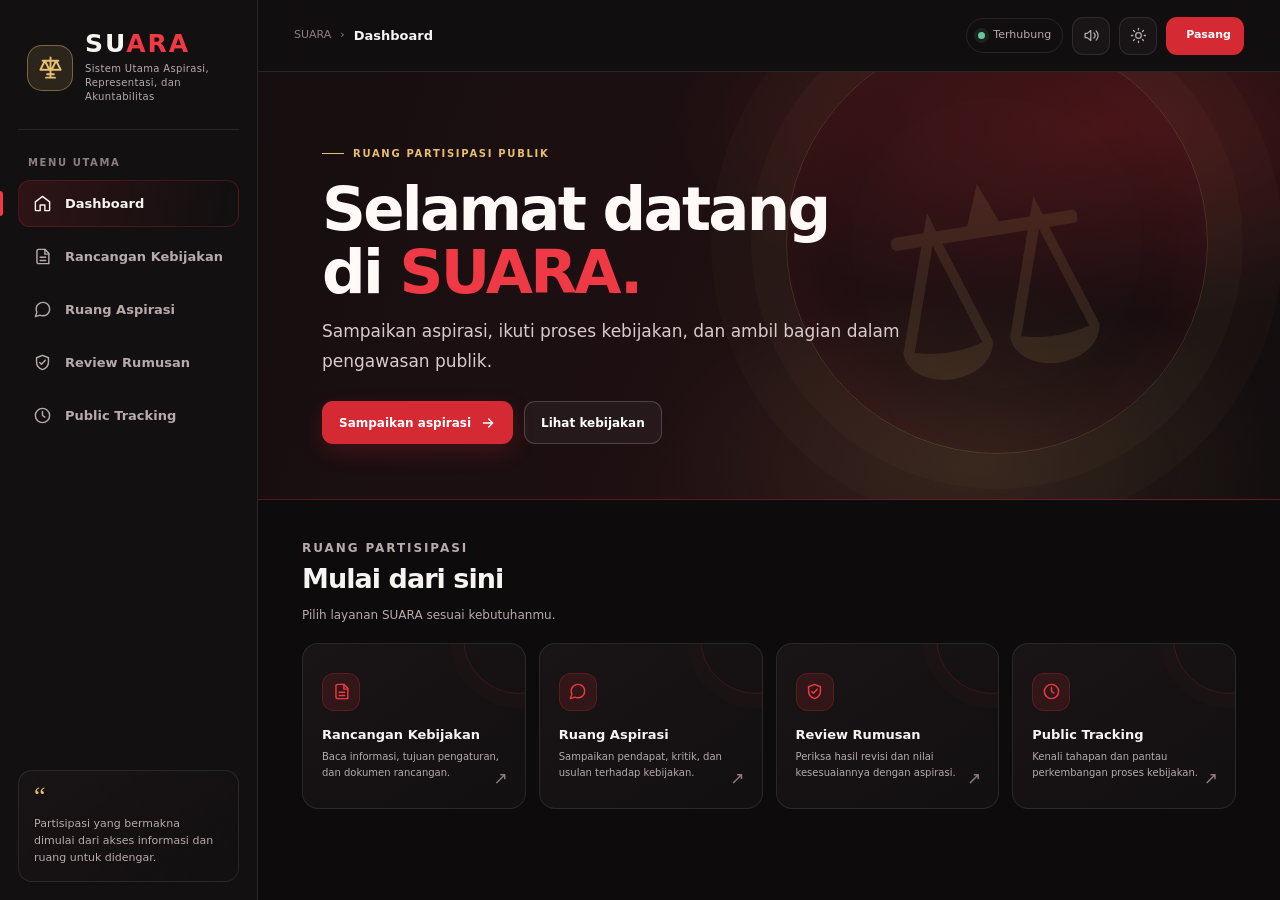
==== commit 6a175d36: "Add files via upload" ====
--- a/index.html
+++ b/index.html
@@ -4,7 +4,7 @@
   <meta charset="utf-8">
   <meta name="viewport" content="width=device-width, initial-scale=1, viewport-fit=cover">
   <meta name="theme-color" content="#100d0e">
-  <meta name="description" content="SUARA — Sistem Utama Aspirasi, Representasi, dan Akuntabilitas. Platform prototype partisipasi publik dalam pembentukan kebijakan.">
+  <meta name="description" content="SUARA — Sistem Utama Aspirasi, Representasi, dan Akuntabilitas. Ruang partisipasi publik dalam pembentukan kebijakan.">
   <meta name="color-scheme" content="dark light">
   <title>SUARA — Partisipasi Publik</title>
   <link rel="manifest" href="manifest.webmanifest">
@@ -264,6 +264,114 @@
     }
     @media (max-width: 420px) { .service-grid { grid-template-columns: 1fr 1fr; } .service-card { min-height: 163px; } .form-grid { grid-template-columns: 1fr; } .field.full { grid-column: auto; } .comparison { grid-template-columns: 1fr; } .hero-actions .btn { width: 100%; } .tracking-title { flex-direction: column; } }
     @media (prefers-reduced-motion: reduce) { *,*::before,*::after { scroll-behavior: auto !important; animation-duration: .01ms !important; transition-duration: .01ms !important; } }
+
+    /* Compact mobile layout and independent feature sections. */
+    .tracking-status { margin: 4px 0 18px; padding: 14px 15px; display: flex; gap: 11px; border: 1px solid var(--line); border-radius: 14px; background: var(--surface); }
+    .tracking-status .status-dot { margin: 6px 1px 0 2px; flex: 0 0 auto; background: var(--gold); box-shadow: 0 0 0 4px var(--gold-soft); }
+    .tracking-status strong { display: block; font-size: 12px; }
+    .tracking-status p { margin: 3px 0 0; color: var(--muted); font-size: 10px; line-height: 1.5; }
+    .tracking-process { margin-top: 0; }
+    .tracking-process .timeline { grid-template-columns: repeat(2,minmax(0,1fr)); gap: 8px; }
+    .tracking-process .stage { min-width: 0; min-height: 62px; padding: 9px 10px; display: grid; grid-template-columns: 31px 22px minmax(0,1fr); align-items: center; justify-items: start; gap: 8px; border: 1px solid var(--line); border-radius: 12px; background: var(--bg-soft); text-align: left; }
+    .tracking-process .stage:not(:last-child)::after { display: none; }
+    .tracking-process .stage-ico { margin: 0; font-size: 15px; }
+    .tracking-process .stage strong { max-width: none; font-size: 10px; line-height: 1.35; }
+    .tracking-process .stage-num { width: 29px; height: 29px; }
+    .mobile-disclosure { overflow: hidden; border: 1px solid var(--line); border-radius: 14px; background: var(--surface); }
+    .mobile-disclosure + .mobile-disclosure { margin-top: 10px; }
+    .mobile-disclosure summary { position: relative; padding: 14px 42px 14px 15px; color: var(--text); font-size: 11px; font-weight: 750; cursor: pointer; list-style: none; }
+    .mobile-disclosure summary::-webkit-details-marker { display: none; }
+    .mobile-disclosure summary::after { content: "+"; position: absolute; right: 15px; top: 50%; transform: translateY(-50%); color: var(--red-strong); font-size: 20px; font-weight: 400; }
+    .mobile-disclosure[open] summary::after { content: "−"; }
+    .mobile-disclosure > .info-card,.mobile-disclosure > .panel { margin: 0; border: 0; border-top: 1px solid var(--line); border-radius: 0; box-shadow: none; }
+    .install-btn.visible { display: inline-flex; align-items: center; gap: 7px; }
+    .install-overlay { position: fixed; z-index: 120; inset: 0; padding: 18px; display: none; align-items: flex-end; justify-content: center; background: rgba(0,0,0,.62); backdrop-filter: blur(5px); }
+    .install-overlay.show { display: flex; }
+    .install-sheet { position: relative; width: min(100%,440px); padding: 24px 20px 20px; border: 1px solid var(--line-strong); border-radius: 22px; background: var(--surface); box-shadow: var(--shadow); animation: appear .2s ease; }
+    .install-close { position: absolute; top: 12px; right: 14px; width: 33px; height: 33px; border: 1px solid var(--line); border-radius: 10px; background: var(--bg-soft); color: var(--muted); font-size: 21px; cursor: pointer; }
+    .install-sheet-icon { width: 44px; height: 44px; display: grid; place-items: center; border-radius: 13px; background: var(--red-soft); color: var(--red-strong); }
+    .install-sheet-icon svg { width: 23px; height: 23px; }
+    .install-sheet h2 { margin: 15px 0 6px; font-size: 18px; }
+    .install-sheet p,.install-sheet li { color: var(--muted); font-size: 11px; line-height: 1.65; }
+    .install-sheet ol { margin: 12px 0; padding-left: 20px; }
+    .install-sheet li + li { margin-top: 5px; }
+    .install-sheet strong { color: var(--text); }
+    .install-hint { padding: 10px 11px; border-radius: 10px; background: var(--gold-soft); }
+    .install-done { width: 100%; margin-top: 6px; }
+    @media (max-width:760px) {
+      main { padding-bottom: calc(76px + env(safe-area-inset-bottom)); }
+      .topbar { height: 56px; padding: 0 12px; gap: 8px; }
+      .mobile-brand { font-size: 15px; gap: 6px; }
+      .mobile-brand svg { width: 20px; height: 20px; }
+      .topbar-tools { gap: 5px; }
+      .status-pill { padding: 6px; }
+      .icon-btn { width: 34px; height: 34px; border-radius: 10px; }
+      .icon-btn svg { width: 16px; height: 16px; }
+      .install-btn { min-height: 34px; width: 36px; padding: 0; border-radius: 10px; }
+      .install-btn span { display: none; }
+      .install-btn svg { width: 17px; height: 17px; }
+      .hero { min-height: 275px; padding: 30px 18px 26px; }
+      .hero::before { width: 235px; height: 235px; right: -96px; top: 19px; box-shadow: 0 0 0 22px rgba(231,191,112,.025),0 0 0 47px rgba(231,191,112,.018),inset 0 0 45px rgba(213,42,52,.09); }
+      .hero::after { right: -22px; top: 24%; font-size: 110px; }
+      .eyebrow { font-size: 9px; letter-spacing: .12em; }
+      .hero h1 { margin: 12px 0 9px; max-width: 330px; font-size: clamp(33px,9vw,42px); line-height: 1.03; }
+      .hero-copy { max-width: 320px; font-size: 12px; line-height: 1.55; }
+      .hero-actions { gap: 8px; margin-top: 17px; }
+      .hero-actions .btn { width: auto; min-height: 39px; padding: 0 12px; font-size: 10px; }
+      .content-wrap { padding: 21px 14px 25px; }
+      .section-head { margin-bottom: 12px; }
+      .section-head h2 { font-size: 19px; }
+      .section-head p { font-size: 11px; }
+      .service-grid { grid-template-columns: repeat(2,minmax(0,1fr)); gap: 9px; }
+      .service-card { min-height: 132px; padding: 13px 12px; border-radius: 14px; }
+      .service-icon { width: 32px; height: 32px; border-radius: 10px; }
+      .service-icon svg { width: 17px; height: 17px; }
+      .service-card h3 { margin: 10px 0 4px; font-size: 11px; line-height: 1.35; }
+      .service-card p { font-size: 9px; line-height: 1.45; }
+      .card-arrow { right: 11px; bottom: 9px; font-size: 13px; }
+      .page-inner { padding: 23px 14px 27px; }
+      .page-heading { margin-bottom: 16px; }
+      .page-heading h1 { font-size: 23px; }
+      .page-intro { margin-top: 6px; font-size: 11px; line-height: 1.55; }
+      .two-col { grid-template-columns: minmax(0,1fr); gap: 12px; }
+      .panel { padding: 16px; border-radius: 15px; }
+      .panel h2,.panel h3 { font-size: 14px; }
+      .panel-subtitle { font-size: 10px; }
+      .field { margin-top: 12px; }
+      .field label { font-size: 10px; }
+      .field input,.field textarea,.field select { min-height: 43px; font-size: 12px; }
+      .field textarea { min-height: 112px; }
+      .form-actions { gap: 8px; }
+      .form-actions .btn { flex: 1 1 auto; min-height: 42px; }
+      .check-row { font-size: 10px; }
+      .notice { font-size: 9px; }
+      .page-extras { display: grid; gap: 9px; }
+      .tracking-status { margin: 0 0 13px; padding: 12px; }
+      .tracking-process { padding: 15px 12px; }
+      .tracking-process .process-top h2 { font-size: 15px; }
+      .tracking-process .process-top p { font-size: 10px; }
+      .tracking-process .timeline { margin-top: 16px; grid-template-columns: minmax(0,1fr); gap: 7px; }
+      .tracking-process .stage { min-height: 52px; padding: 8px 10px; grid-template-columns: 29px 20px minmax(0,1fr); gap: 9px; }
+      .tracking-process .stage strong { font-size: 11px; }
+      .stage-detail { padding: 12px; }
+      .mobile-nav { padding: 6px 5px calc(6px + env(safe-area-inset-bottom)); grid-template-columns: repeat(5,minmax(0,1fr)); }
+      .mobile-nav button { min-height: 49px; padding: 5px 1px 2px; gap: 3px; }
+      .mobile-nav svg { width: 19px; height: 19px; }
+      .mobile-nav span { font-size: 8px; }
+      .toast { right: 10px; bottom: calc(72px + env(safe-area-inset-bottom)); }
+      .install-overlay { padding: 10px; }
+      .install-sheet { padding: 22px 17px 17px; }
+    }
+    @media (max-width:360px) {
+      .topbar { padding: 0 8px; }
+      .mobile-brand { font-size: 14px; }
+      .topbar-tools { gap: 4px; }
+      .icon-btn { width: 32px; height: 32px; }
+      .hero-actions .btn { padding: 0 9px; font-size: 9px; }
+      .service-card { min-height: 128px; }
+      .mobile-nav span { font-size: 7px; }
+    }
+
   </style>
 </head>
 <body>
@@ -283,7 +391,6 @@
     </nav>
     <div class="sidebar-bottom">
       <div class="side-quote"><div class="side-quote-mark">“</div><p>Partisipasi yang bermakna dimulai dari akses informasi dan ruang untuk didengar.</p></div>
-      <div class="side-version"><span>SUARA Prototype</span><span>v1.0.0</span></div>
     </div>
   </aside>
 
@@ -295,18 +402,19 @@
       </div>
       <div class="topbar-tools">
         <div class="status-pill" id="networkStatus" title="Status koneksi"><span class="status-dot"></span><span id="networkText">Terhubung</span></div>
+        <button class="icon-btn" id="voiceToggle" type="button" aria-label="Matikan suara sapaan" title="Suara sapaan aktif"><svg id="voiceIcon" viewBox="0 0 24 24" fill="none" stroke="currentColor" stroke-width="1.8" stroke-linecap="round" stroke-linejoin="round"><path d="M11 5 6 9H3v6h3l5 4V5Z"/><path d="M15.5 8.5a5 5 0 0 1 0 7m3-10a9 9 0 0 1 0 13"/></svg></button>
         <button class="icon-btn" id="themeToggle" type="button" aria-label="Ganti tema" title="Ganti tema"><svg id="themeIcon" viewBox="0 0 24 24" fill="none" stroke="currentColor" stroke-width="1.8" stroke-linecap="round" stroke-linejoin="round"><path d="M12 3v2m0 14v2M5.6 5.6 7 7m10 10 1.4 1.4M3 12h2m14 0h2M5.6 18.4 7 17m10-10 1.4-1.4"/><circle cx="12" cy="12" r="4"/></svg></button>
-        <button class="install-btn" id="installBtn" type="button"><svg viewBox="0 0 24 24" fill="none" stroke="currentColor" stroke-width="2" stroke-linecap="round" stroke-linejoin="round"><path d="M12 3v12m-5-5 5 5 5-5M5 17v3h14v-3"/></svg>Pasang aplikasi</button>
+        <button class="install-btn visible" id="installBtn" type="button"><svg viewBox="0 0 24 24" fill="none" stroke="currentColor" stroke-width="2" stroke-linecap="round" stroke-linejoin="round"><path d="M12 3v12m-5-5 5 5 5-5M5 17v3h14v-3"/></svg><span>Pasang</span></button>
       </div>
     </header>
 
     <section id="dashboard" class="page active" aria-labelledby="heroTitle">
       <div class="hero">
         <div class="hero-content">
-          <div class="eyebrow">Partisipasi publik dalam pembentukan kebijakan</div>
-          <h1 id="heroTitle">Suara publik,<br>arah <span>kebijakan.</span></h1>
-          <p class="hero-copy">Kawal kebijakan. Sampaikan aspirasi. Ikuti prosesnya. SUARA menyediakan ruang partisipasi publik agar masukan masyarakat dapat dipertimbangkan dalam pembentukan peraturan.</p>
-          <div class="hero-actions"><button class="btn btn-primary" data-go="kebijakan">Jelajahi rancangan kebijakan <svg viewBox="0 0 24 24" fill="none" stroke="currentColor" stroke-width="2" stroke-linecap="round" stroke-linejoin="round"><path d="M5 12h14m-6-6 6 6-6 6"/></svg></button><button class="btn btn-secondary" data-go="aspirasi">Sampaikan aspirasi</button></div>
+          <div class="eyebrow">Ruang partisipasi publik</div>
+          <h1 id="heroTitle">Selamat datang<br>di <span>SUARA.</span></h1>
+          <p class="hero-copy">Sampaikan aspirasi, ikuti proses kebijakan, dan ambil bagian dalam pengawasan publik.</p>
+          <div class="hero-actions"><button class="btn btn-primary" data-go="aspirasi">Sampaikan aspirasi <svg viewBox="0 0 24 24" fill="none" stroke="currentColor" stroke-width="2" stroke-linecap="round" stroke-linejoin="round"><path d="M5 12h14m-6-6 6 6-6 6"/></svg></button><button class="btn btn-secondary" data-go="kebijakan">Lihat kebijakan</button></div>
         </div>
       </div>
       <div class="content-wrap">
@@ -318,21 +426,6 @@
           <button class="service-card" data-go="tracking"><span class="service-icon"><svg viewBox="0 0 24 24" fill="none" stroke="currentColor" stroke-width="1.8" stroke-linecap="round" stroke-linejoin="round"><circle cx="12" cy="12" r="9"/><path d="M12 7v5l3 2"/></svg></span><h3>Public Tracking</h3><p>Kenali tahapan dan pantau perkembangan proses kebijakan.</p><span class="card-arrow">↗</span></button>
         </div>
 
-        <section class="process-panel" aria-labelledby="processTitle">
-          <div class="process-top"><div><p class="section-kicker">Dari awal hingga akhir</p><h2 id="processTitle">Alur mekanisme SUARA</h2><p>Delapan tahapan partisipasi publik dalam pembentukan kebijakan.</p></div><button class="btn btn-quiet" id="showAllStages" type="button">Pelajari tahapan <span aria-hidden="true">→</span></button></div>
-          <div class="timeline" id="timeline">
-            <button class="stage" data-stage="0"><span class="stage-num">01</span><span class="stage-ico">▤</span><strong>Policy Registration</strong></button>
-            <button class="stage" data-stage="1"><span class="stage-num">02</span><span class="stage-ico">♧</span><strong>Public Impact Mapping</strong></button>
-            <button class="stage" data-stage="2"><span class="stage-num">03</span><span class="stage-ico">☏</span><strong>Public Consultation</strong></button>
-            <button class="stage" data-stage="3"><span class="stage-num">04</span><span class="stage-ico">▥</span><strong>AI-Based Analysis</strong></button>
-            <button class="stage" data-stage="4"><span class="stage-num">05</span><span class="stage-ico">⚒</span><strong>Legislative Response</strong></button>
-            <button class="stage" data-stage="5"><span class="stage-num">06</span><span class="stage-ico">☑</span><strong>Public Review &amp; Validation</strong></button>
-            <button class="stage" data-stage="6"><span class="stage-num">07</span><span class="stage-ico">▤</span><strong>Policy Enactment</strong></button>
-            <button class="stage" data-stage="7"><span class="stage-num">08</span><span class="stage-ico">⌕</span><strong>Public Tracking</strong></button>
-          </div>
-          <div class="stage-detail" id="stageDetail" aria-live="polite"><h3 id="stageTitle"></h3><p id="stageText"></p></div>
-          <div class="process-note"><svg viewBox="0 0 24 24" fill="none" stroke="currentColor" stroke-width="1.8" stroke-linecap="round" stroke-linejoin="round"><circle cx="12" cy="12" r="9"/><path d="M12 11v5m0-8h.01"/></svg><span>Urutan ini merupakan rancangan mekanisme dalam prototype SUARA, bukan pernyataan bahwa seluruh tahapan tersebut telah dilaksanakan oleh lembaga tertentu.</span></div>
-        </section>
       </div>
     </section>
 
@@ -342,11 +435,11 @@
         <div class="two-col">
           <div class="panel empty-state">
             <div class="empty-icon"><svg viewBox="0 0 24 24" fill="none" stroke="currentColor" stroke-width="1.7" stroke-linecap="round" stroke-linejoin="round"><path d="M7 3h8l5 5v13H7a2 2 0 0 1-2-2V5a2 2 0 0 1 2-2Z"/><path d="M15 3v6h5M9 13h7M9 17h5"/></svg></div>
-            <h3>Belum ada rancangan yang dipublikasikan</h3>
-            <p>Daftar rancangan kebijakan belum tersedia pada prototype ini. Informasi akan muncul di bagian ini setelah admin menambahkan data melalui sistem pengelolaan konten.</p>
+            <h3>Belum ada daftar kebijakan</h3>
+            <p>Daftar rancangan dan dokumen akan muncul di sini setelah dipublikasikan oleh pengelola.</p>
             <button class="btn btn-primary" data-go="aspirasi">Sampaikan aspirasi umum <span>→</span></button>
           </div>
-          <aside class="info-card"><h3>Informasi yang idealnya tersedia</h3><p>Setiap rancangan kebijakan dapat dilengkapi dengan informasi berikut agar publik memahami materi yang sedang dibahas.</p><ul><li>Judul dan ringkasan rancangan.</li><li>Lembaga atau pihak pengusul.</li><li>Tujuan dan ruang lingkup pengaturan.</li><li>Dokumen rancangan dan naskah akademik.</li><li>Jadwal konsultasi serta batas waktu masukan.</li><li>Status pembahasan dan tindak lanjut.</li></ul></aside>
+          <details class="mobile-disclosure"><summary>Informasi yang tersedia pada setiap rancangan</summary><div class="info-card"><p>Setiap rancangan dapat memuat informasi berikut agar masyarakat memahami materi yang sedang dibahas.</p><ul><li>Judul dan ringkasan rancangan.</li><li>Lembaga atau pihak pengusul.</li><li>Tujuan dan ruang lingkup pengaturan.</li><li>Dokumen rancangan dan naskah akademik.</li><li>Jadwal konsultasi serta batas waktu masukan.</li><li>Status pembahasan dan tindak lanjut.</li></ul></div></details>
         </div>
       </div>
     </section>
@@ -367,9 +460,9 @@
             <div class="form-actions"><button class="btn btn-primary" type="submit">Simpan aspirasi <span>→</span></button><button class="btn btn-quiet" type="reset">Kosongkan formulir</button></div>
             <div class="notice"><strong>Perlindungan data:</strong> Jangan masukkan NIK, alamat lengkap, nomor telepon, kata sandi, atau informasi pribadi/rahasia. Gunakan nama samaran bila diperlukan.</div>
           </form>
-          <aside>
-            <div class="info-card"><h3>Tips menyusun aspirasi</h3><ul><li>Jelaskan masalah secara spesifik, bukan hanya menyampaikan ketidaksetujuan.</li><li>Terangkan dampak masalah terhadap masyarakat.</li><li>Sertakan usulan yang realistis dan berkaitan dengan kewenangan pembentuk kebijakan.</li><li>Gunakan bahasa yang jelas dan tetap santun.</li></ul></div>
-            <div class="panel" style="margin-top:15px"><h3>Riwayat di perangkat ini</h3><p class="panel-subtitle">Aspirasi simulasi yang pernah kamu simpan pada browser ini.</p><div id="aspirationHistory" class="entry-list"><p class="panel-subtitle">Belum ada aspirasi tersimpan.</p></div></div>
+          <aside class="page-extras">
+            <details class="mobile-disclosure"><summary>Tips menyusun aspirasi</summary><div class="info-card"><ul><li>Jelaskan masalah secara spesifik.</li><li>Terangkan dampaknya terhadap masyarakat.</li><li>Sertakan usulan yang realistis dan sesuai kewenangan pembentuk kebijakan.</li><li>Gunakan bahasa yang jelas dan santun.</li></ul></div></details>
+            <details class="mobile-disclosure"><summary>Riwayat aspirasi tersimpan</summary><div class="panel"><p class="panel-subtitle">Aspirasi yang tersimpan di browser/perangkat ini.</p><div id="aspirationHistory" class="entry-list"><p class="panel-subtitle">Belum ada aspirasi tersimpan.</p></div></div></details>
           </aside>
         </div>
       </div>
@@ -380,44 +473,55 @@
         <div class="page-heading"><p class="section-kicker">Pemeriksaan publik</p><h1 id="reviewTitle">Review Rumusan</h1><p class="page-intro">Setelah lembaga pembentuk kebijakan memberikan tanggapan dan memperbaiki rancangan, hasil rumusan dapat ditampilkan kembali kepada masyarakat untuk diperiksa kesesuaiannya dengan aspirasi yang telah disampaikan.</p></div>
         <div class="two-col">
           <div class="panel">
-            <h2>Validasi rumusan hasil revisi</h2><p class="panel-subtitle">Gunakan penilaian berikut sebagai simulasi review atas suatu rumusan kebijakan.</p>
-            <div class="comparison"><div class="comparison-box"><span>Sebelum revisi</span><p>Rumusan awal kebijakan (dokumen belum tersedia dalam prototype).</p></div><div class="comparison-box"><span>Sesudah revisi</span><p>Rumusan hasil perbaikan (dokumen belum tersedia dalam prototype).</p></div></div>
+            <h2>Validasi rumusan hasil revisi</h2><p class="panel-subtitle">Gunakan penilaian berikut untuk mencatat kesesuaian rumusan kebijakan dengan aspirasi masyarakat.</p>
+            <div class="comparison"><div class="comparison-box"><span>Sebelum revisi</span><p>Dokumen rumusan awal belum tersedia.</p></div><div class="comparison-box"><span>Sesudah revisi</span><p>Dokumen rumusan hasil perbaikan belum tersedia.</p></div></div>
             <form id="reviewForm">
               <div class="field"><label for="penilaian">Penilaian kesesuaian *</label><select id="penilaian" required><option value="">Pilih penilaian</option><option>Sudah sesuai dengan aspirasi</option><option>Sebagian aspirasi telah diakomodasi</option><option>Belum sesuai dengan aspirasi</option></select></div>
               <div class="field"><label for="catatan">Catatan publik <span class="optional">Opsional</span></label><textarea id="catatan" maxlength="1500" placeholder="Jelaskan alasan penilaian, bagian yang sudah sesuai, atau hal yang masih perlu diperbaiki..."></textarea></div>
-              <label class="check-row"><input id="reviewConfirm" type="checkbox" required><span>Saya memahami bahwa review ini merupakan simulasi yang disimpan secara lokal.</span></label>
+              <label class="check-row"><input id="reviewConfirm" type="checkbox" required><span>Saya memahami bahwa review ini hanya tersimpan pada browser/perangkat yang sedang digunakan dan belum dikirim kepada lembaga terkait.</span></label>
               <div class="form-actions"><button class="btn btn-primary" type="submit">Simpan review <span>→</span></button><button class="btn btn-quiet" type="reset">Reset</button></div>
             </form>
             <div class="notice" id="reviewMessage">Tahap review dalam rancangan mekanisme berlangsung sebelum Policy Enactment.</div>
           </div>
-          <aside class="panel"><h3>Riwayat review lokal</h3><p class="panel-subtitle">Catatan review yang tersimpan pada browser/perangkat ini.</p><div id="reviewHistory" class="entry-list"><p class="panel-subtitle">Belum ada review tersimpan.</p></div></aside>
+          <aside class="page-extras"><details class="mobile-disclosure"><summary>Riwayat review tersimpan</summary><div class="panel"><p class="panel-subtitle">Catatan review yang tersimpan pada browser/perangkat ini.</p><div id="reviewHistory" class="entry-list"><p class="panel-subtitle">Belum ada review tersimpan.</p></div></div></details></aside>
         </div>
       </div>
     </section>
 
     <section id="tracking" class="page" aria-labelledby="trackingTitle">
       <div class="page-inner">
-        <div class="page-heading"><p class="section-kicker">Transparansi proses</p><h1 id="trackingTitle">Public Tracking</h1><p class="page-intro">Kenali tahapan dan perkembangan proses kebijakan secara terstruktur. Pelacakan aktual membutuhkan data dan pembaruan status dari lembaga yang berwenang.</p></div>
-        <div class="tracking-summary">
-          <div class="tracking-title"><div><h3>Contoh alur proses kebijakan</h3><p>Ilustrasi tahapan untuk menunjukkan cara kerja fitur pelacakan.</p></div><span class="sample-label">DATA SIMULASI</span></div>
-          <div class="progress-meta"><span>Ilustrasi kemajuan tahapan</span><strong>5 dari 8 tahap</strong></div><div class="progress-track"><div class="progress-fill"></div></div>
-          <div class="tracking-list" id="trackingList">
-            <div class="tracking-item done"><span class="tracking-marker">✓</span><strong>Policy Registration</strong><p>Informasi awal rancangan dicatat dan dipublikasikan.</p></div>
-            <div class="tracking-item done"><span class="tracking-marker">✓</span><strong>Public Impact Mapping</strong><p>Kelompok masyarakat terdampak dan isu utama dipetakan.</p></div>
-            <div class="tracking-item done"><span class="tracking-marker">✓</span><strong>Public Consultation</strong><p>Ruang untuk menerima aspirasi dan masukan masyarakat.</p></div>
-            <div class="tracking-item done"><span class="tracking-marker">✓</span><strong>AI-Based Analysis</strong><p>Masukan dikelompokkan sebagai bahan bantu analisis dan perlu ditinjau manusia.</p></div>
-            <div class="tracking-item current"><span class="tracking-marker">5</span><strong>Legislative Response</strong><p>Lembaga pembentuk kebijakan menelaah masukan dan menyiapkan tanggapan.</p></div>
-            <div class="tracking-item"><span class="tracking-marker">6</span><strong>Public Review &amp; Validation</strong><p>Publik memeriksa rumusan yang telah diperbaiki.</p></div>
-            <div class="tracking-item"><span class="tracking-marker">7</span><strong>Policy Enactment</strong><p>Rancangan dilanjutkan ke proses penetapan sesuai kewenangan dan prosedur hukum.</p></div>
-            <div class="tracking-item"><span class="tracking-marker">8</span><strong>Public Tracking</strong><p>Perkembangan dan tindak lanjut dipantau secara terbuka.</p></div>
+        <div class="page-heading"><p class="section-kicker">Transparansi proses</p><h1 id="trackingTitle">Public Tracking</h1><p class="page-intro">Pelajari delapan tahapan pembentukan kebijakan. Informasi status pelaksanaan akan ditampilkan ketika pembaruan dari pengelola tersedia.</p></div>
+        <div class="tracking-status"><span class="status-dot" aria-hidden="true"></span><div><strong>Belum ada pembaruan status</strong><p>Belum ada data rancangan kebijakan yang dapat dilacak saat ini.</p></div></div>
+        <section class="process-panel tracking-process" aria-labelledby="processTitle">
+          <div class="process-top"><div><p class="section-kicker">Alur partisipasi</p><h2 id="processTitle">Delapan tahapan SUARA</h2><p>Pilih salah satu tahapan untuk membaca penjelasannya.</p></div></div>
+          <div class="timeline" id="timeline">
+            <button class="stage" type="button" data-stage="0"><span class="stage-num">01</span><span class="stage-ico">▤</span><strong>Policy Registration</strong></button>
+            <button class="stage" type="button" data-stage="1"><span class="stage-num">02</span><span class="stage-ico">♧</span><strong>Public Impact Mapping</strong></button>
+            <button class="stage" type="button" data-stage="2"><span class="stage-num">03</span><span class="stage-ico">☏</span><strong>Public Consultation</strong></button>
+            <button class="stage" type="button" data-stage="3"><span class="stage-num">04</span><span class="stage-ico">▥</span><strong>AI-Based Analysis</strong></button>
+            <button class="stage" type="button" data-stage="4"><span class="stage-num">05</span><span class="stage-ico">⚒</span><strong>Legislative Response</strong></button>
+            <button class="stage" type="button" data-stage="5"><span class="stage-num">06</span><span class="stage-ico">☑</span><strong>Public Review &amp; Validation</strong></button>
+            <button class="stage" type="button" data-stage="6"><span class="stage-num">07</span><span class="stage-ico">▤</span><strong>Policy Enactment</strong></button>
+            <button class="stage" type="button" data-stage="7"><span class="stage-num">08</span><span class="stage-ico">⌕</span><strong>Public Tracking</strong></button>
           </div>
-        </div>
-        <p class="smallprint">Catatan: status dan persentase di atas hanya ilustrasi prototype, bukan status resmi suatu rancangan kebijakan. Versi produksi perlu terhubung dengan basis data serta mekanisme pembaruan yang dapat diverifikasi.</p>
+          <div class="stage-detail" id="stageDetail" aria-live="polite"><h3 id="stageTitle"></h3><p id="stageText"></p></div>
+        </section>
       </div>
     </section>
-
-    <footer>SUARA — Prototype platform partisipasi publik. Bukan situs resmi Mahkamah Konstitusi atau lembaga pemerintah. Data simulasi disimpan lokal di browser dan dapat dihapus melalui pengaturan data browser.</footer>
   </main>
+</div>
+
+
+<div class="install-overlay" id="installHelp" aria-hidden="true">
+  <section class="install-sheet" role="dialog" aria-modal="true" aria-labelledby="installHelpTitle">
+    <button class="install-close" id="closeInstallHelp" type="button" aria-label="Tutup petunjuk">×</button>
+    <div class="install-sheet-icon"><svg viewBox="0 0 24 24" fill="none" stroke="currentColor" stroke-width="1.8" stroke-linecap="round" stroke-linejoin="round"><path d="M12 3v12m-5-5 5 5 5-5M5 17v3h14v-3"/></svg></div>
+    <h2 id="installHelpTitle">Pasang SUARA di perangkat</h2>
+    <p>Untuk memasang SUARA melalui Chrome:</p>
+    <ol><li>Buka menu <strong>⋮</strong> di Chrome.</li><li>Pilih <strong>Install app</strong> atau <strong>Tambahkan ke layar utama</strong>.</li><li>Ikuti petunjuk yang muncul sampai selesai.</li></ol>
+    <p class="install-hint">Buka SUARA melalui alamat HTTPS atau localhost agar fitur pemasangan dan offline dapat digunakan.</p>
+    <button class="btn btn-primary install-done" id="doneInstallHelp" type="button">Mengerti</button>
+  </section>
 </div>
 
 <nav class="mobile-nav" aria-label="Navigasi bawah">
@@ -432,7 +536,7 @@
 <script>
 (() => {
   'use strict';
-  const STORAGE = { aspirations: 'suara_aspirations_v1', reviews: 'suara_reviews_v1', theme: 'suara_theme_v1' };
+  const STORAGE = { aspirations: 'suara_aspirations_v1', reviews: 'suara_reviews_v1', theme: 'suara_theme_v1', voice: 'suara_voice_v1' };
   const titles = { dashboard: 'Dashboard', kebijakan: 'Rancangan Kebijakan', aspirasi: 'Ruang Aspirasi', review: 'Review Rumusan', tracking: 'Public Tracking' };
   const pages = [...document.querySelectorAll('.page')];
   const navButtons = [...document.querySelectorAll('[data-page]')];
@@ -452,6 +556,7 @@
     navButtons.forEach(btn => {
       const active = btn.dataset.page === id;
       btn.classList.toggle('active', active);
+      if (btn.hasAttribute('aria-current')) { if (active) btn.setAttribute('aria-current', 'page'); else btn.removeAttribute('aria-current'); }
       if (btn.classList.contains('nav-btn')) {
         if (active) btn.setAttribute('aria-current', 'page'); else btn.removeAttribute('aria-current');
       }
@@ -486,10 +591,6 @@
     document.getElementById('stageDetail').classList.add('show');
   }
   stageButtons.forEach(button => button.addEventListener('click', () => selectStage(Number(button.dataset.stage))));
-  document.getElementById('showAllStages').addEventListener('click', () => {
-    selectStage(0);
-    document.getElementById('stageDetail').scrollIntoView({ behavior: 'smooth', block: 'nearest' });
-  });
 
   function readStore(key) {
     try { const value = JSON.parse(localStorage.getItem(key) || '[]'); return Array.isArray(value) ? value : []; }
@@ -510,7 +611,7 @@
     container.innerHTML = entries.slice().reverse().map(item => {
       const heading = type === 'aspiration' ? item.judul : item.penilaian;
       const detail = type === 'aspiration' ? item.isi : (item.catatan || 'Tidak ada catatan tambahan.');
-      const meta = type === 'aspiration' ? `${item.topik} · ${item.nama || 'Anonim'}` : 'Review simulasi';
+      const meta = type === 'aspiration' ? `${item.topik} · ${item.nama || 'Anonim'}` : 'Review lokal';
       return `<article class="entry-card"><div class="entry-top"><div><h4>${escapeText(heading)}</h4><div class="entry-meta">${escapeText(meta)} · ${escapeText(formatDate(item.date))}</div></div><button class="delete-btn" type="button" data-delete="${escapeText(item.id)}" data-kind="${type}">Hapus</button></div><p>${escapeText(detail)}</p></article>`;
     }).join('');
   }
@@ -524,7 +625,7 @@
     const isAspiration = button.dataset.kind === 'aspiration';
     const key = isAspiration ? STORAGE.aspirations : STORAGE.reviews;
     const next = readStore(key).filter(item => item.id !== button.dataset.delete);
-    if (writeStore(key, next)) { refreshHistories(); showToast('Data simulasi dihapus dari perangkat ini.'); }
+    if (writeStore(key, next)) { refreshHistories(); showToast('Data dihapus dari perangkat ini.'); }
   });
 
   const aspirationForm = document.getElementById('aspirationForm');
@@ -547,7 +648,7 @@
     if (writeStore(STORAGE.aspirations, entries)) {
       aspirationForm.reset();
       refreshHistories();
-      showToast('Aspirasi simulasi tersimpan di perangkat ini.');
+      showToast('Aspirasi tersimpan di perangkat ini.');
     }
   });
 
@@ -566,7 +667,7 @@
     if (writeStore(STORAGE.reviews, entries)) {
       form.reset();
       refreshHistories();
-      showToast('Review simulasi tersimpan di perangkat ini.');
+      showToast('Review tersimpan di perangkat ini.');
     }
   });
   refreshHistories();
@@ -579,6 +680,44 @@
       ? '<circle cx="12" cy="12" r="4"/><path d="M12 2v2m0 16v2M4.93 4.93l1.42 1.42m11.3 11.3 1.42 1.42M2 12h2m16 0h2M4.93 19.07l1.42-1.42m11.3-11.3 1.42-1.42"/>'
       : '<path d="M20.9 13A8.5 8.5 0 0 1 11 3.1 8.5 8.5 0 1 0 20.9 13Z"/>';
   }
+
+  // Sapaan suara otomatis saat aplikasi dibuka; dapat dinonaktifkan melalui ikon speaker.
+  const voiceButton = document.getElementById('voiceToggle');
+  const voiceIcon = document.getElementById('voiceIcon');
+  let voiceEnabled = localStorage.getItem(STORAGE.voice) !== 'off';
+  let greetingStarted = false;
+  function updateVoiceControl() {
+    voiceIcon.innerHTML = voiceEnabled
+      ? '<path d="M11 5 6 9H3v6h3l5 4V5Z"/><path d="M15.5 8.5a5 5 0 0 1 0 7m3-10a9 9 0 0 1 0 13"/>'
+      : '<path d="M11 5 6 9H3v6h3l5 4V5Z"/><path d="m17 9 5 6m0-6-5 6"/>';
+    voiceButton.setAttribute('aria-label', voiceEnabled ? 'Matikan suara sapaan' : 'Aktifkan suara sapaan');
+    voiceButton.title = voiceEnabled ? 'Suara sapaan aktif · Ketuk untuk mematikan' : 'Suara sapaan nonaktif';
+  }
+  function speakWelcome() {
+    if (!voiceEnabled || !('speechSynthesis' in window)) return;
+    try {
+      window.speechSynthesis.cancel();
+      const utterance = new SpeechSynthesisUtterance('Selamat datang, sampaikan aspirasimu.');
+      utterance.lang = 'id-ID'; utterance.rate = 0.92; utterance.pitch = 1;
+      utterance.onstart = () => { greetingStarted = true; };
+      utterance.onerror = event => { greetingStarted = false; if (event.error === 'not-allowed') showToast('Ketuk ikon speaker untuk memutar sapaan.'); };
+      const idVoice = window.speechSynthesis.getVoices().find(v => /^id(-|_)?/i.test(v.lang));
+      if (idVoice) utterance.voice = idVoice;
+      window.speechSynthesis.speak(utterance);
+    } catch (error) { console.warn('Suara sapaan tidak dapat diputar:', error); }
+  }
+  updateVoiceControl();
+  if (!('speechSynthesis' in window)) voiceButton.hidden = true;
+  else if (voiceEnabled) window.addEventListener('load', () => setTimeout(speakWelcome, 650), { once: true });
+  voiceButton.addEventListener('click', () => {
+    if (voiceEnabled && !greetingStarted) { speakWelcome(); showToast('Memutar sapaan SUARA.'); return; }
+    voiceEnabled = !voiceEnabled;
+    localStorage.setItem(STORAGE.voice, voiceEnabled ? 'on' : 'off');
+    updateVoiceControl();
+    if (voiceEnabled) { speakWelcome(); showToast('Suara sapaan diaktifkan.'); }
+    else { window.speechSynthesis.cancel(); showToast('Suara sapaan dimatikan.'); }
+  });
+
   const storedTheme = localStorage.getItem(STORAGE.theme) || 'dark';
   applyTheme(storedTheme === 'light' ? 'light' : 'dark');
   document.getElementById('themeToggle').addEventListener('click', () => {
@@ -598,23 +737,27 @@
   window.addEventListener('offline', updateNetwork);
   updateNetwork();
 
-  window.addEventListener('beforeinstallprompt', event => {
-    event.preventDefault();
-    installPrompt = event;
-    document.getElementById('installBtn').classList.add('visible');
+  const installButton = document.getElementById('installBtn');
+  const installHelp = document.getElementById('installHelp');
+  function isInstalledApp() { return window.matchMedia('(display-mode: standalone)').matches || window.navigator.standalone === true; }
+  function syncInstallButton() { installButton.classList.toggle('visible', !isInstalledApp()); }
+  function openInstallHelp() { installHelp.classList.add('show'); installHelp.setAttribute('aria-hidden','false'); document.getElementById('doneInstallHelp').focus(); }
+  function closeInstallHelp() { installHelp.classList.remove('show'); installHelp.setAttribute('aria-hidden','true'); installButton.focus(); }
+  syncInstallButton();
+  window.addEventListener('beforeinstallprompt', event => { event.preventDefault(); installPrompt = event; syncInstallButton(); });
+  installButton.addEventListener('click', async () => {
+    if (installPrompt) {
+      installPrompt.prompt();
+      const result = await installPrompt.userChoice;
+      if (result.outcome === 'accepted') showToast('SUARA sedang dipasang.');
+      installPrompt = null; syncInstallButton(); return;
+    }
+    openInstallHelp();
   });
-  document.getElementById('installBtn').addEventListener('click', async () => {
-    if (!installPrompt) return;
-    installPrompt.prompt();
-    const result = await installPrompt.userChoice;
-    if (result.outcome === 'accepted') showToast('Permintaan pemasangan aplikasi diterima.');
-    installPrompt = null;
-    document.getElementById('installBtn').classList.remove('visible');
-  });
-  window.addEventListener('appinstalled', () => {
-    document.getElementById('installBtn').classList.remove('visible');
-    showToast('SUARA berhasil dipasang sebagai aplikasi.');
-  });
+  document.getElementById('closeInstallHelp').addEventListener('click', closeInstallHelp);
+  document.getElementById('doneInstallHelp').addEventListener('click', closeInstallHelp);
+  installHelp.addEventListener('click', event => { if (event.target === installHelp) closeInstallHelp(); });
+  window.addEventListener('appinstalled', () => { syncInstallButton(); showToast('SUARA berhasil dipasang.'); });
 
   if ('serviceWorker' in navigator && (location.protocol === 'https:' || location.hostname === 'localhost' || location.hostname === '127.0.0.1')) {
     window.addEventListener('load', () => {
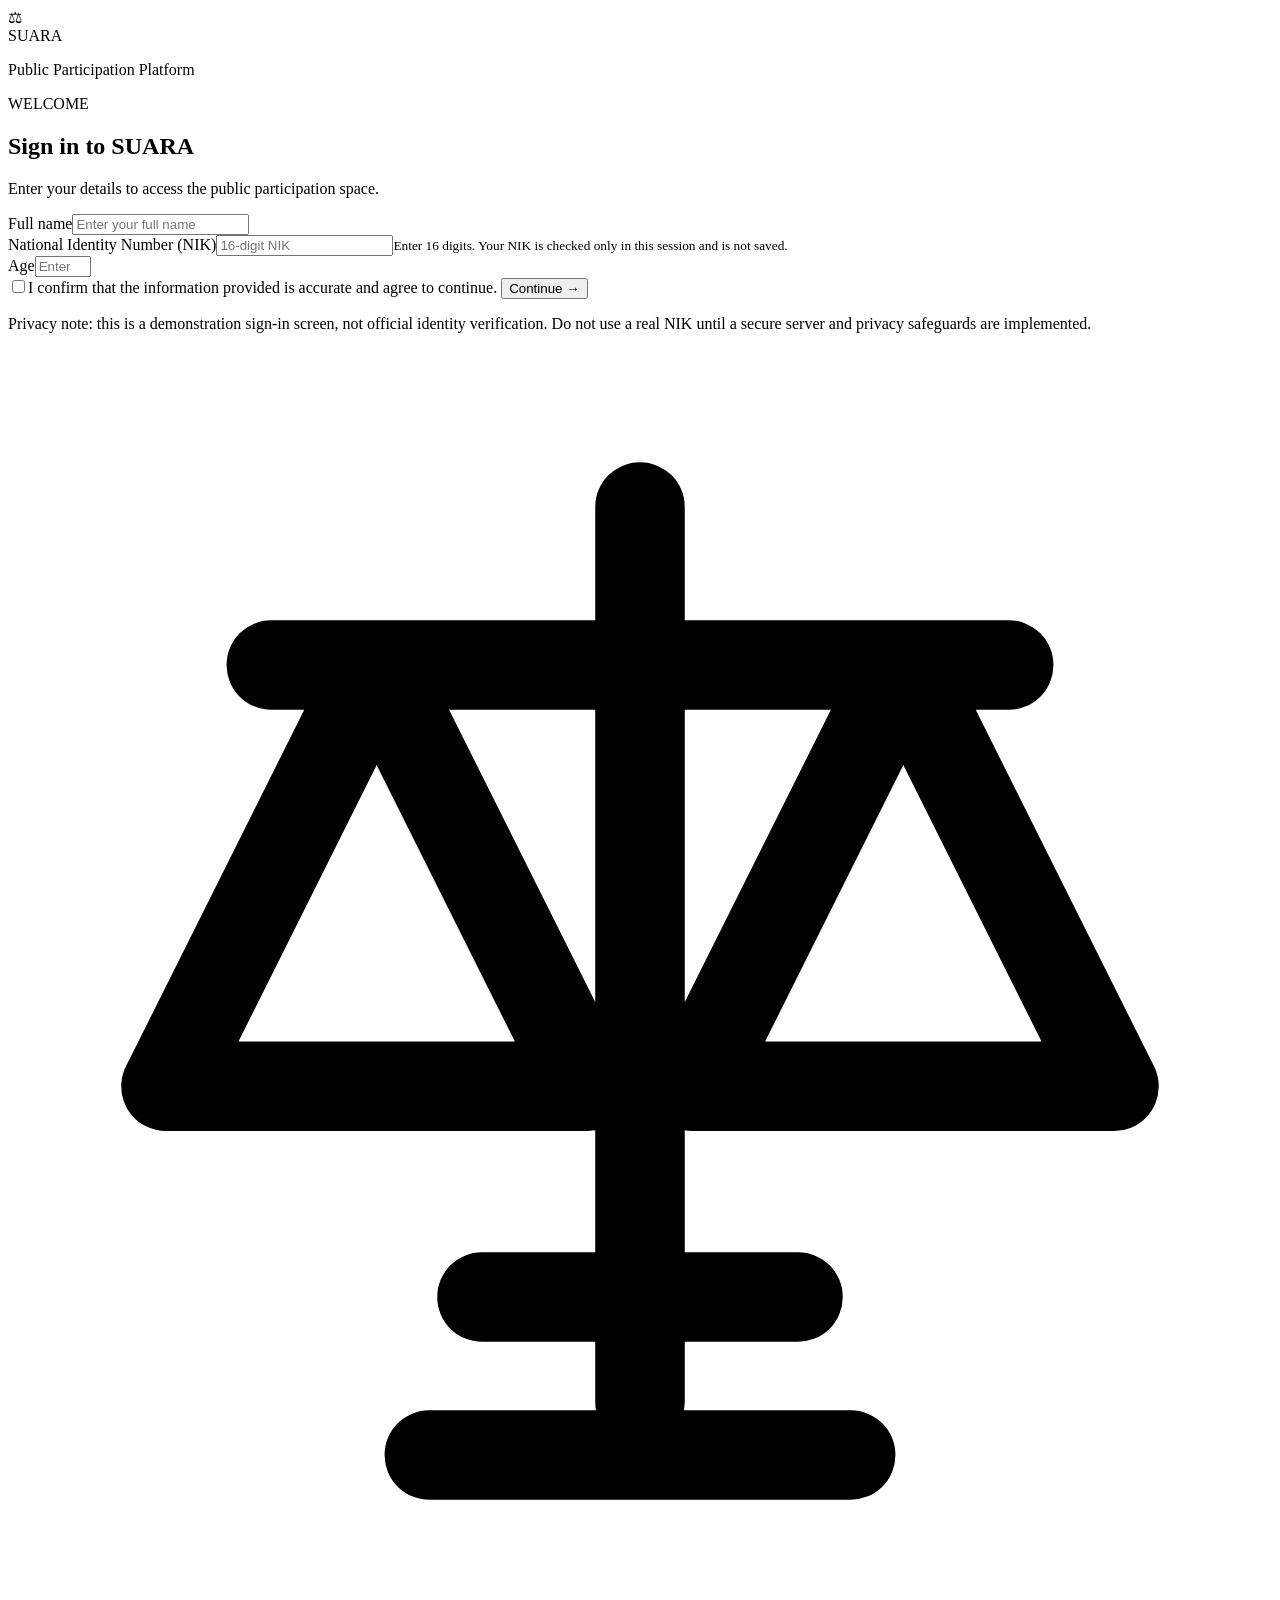
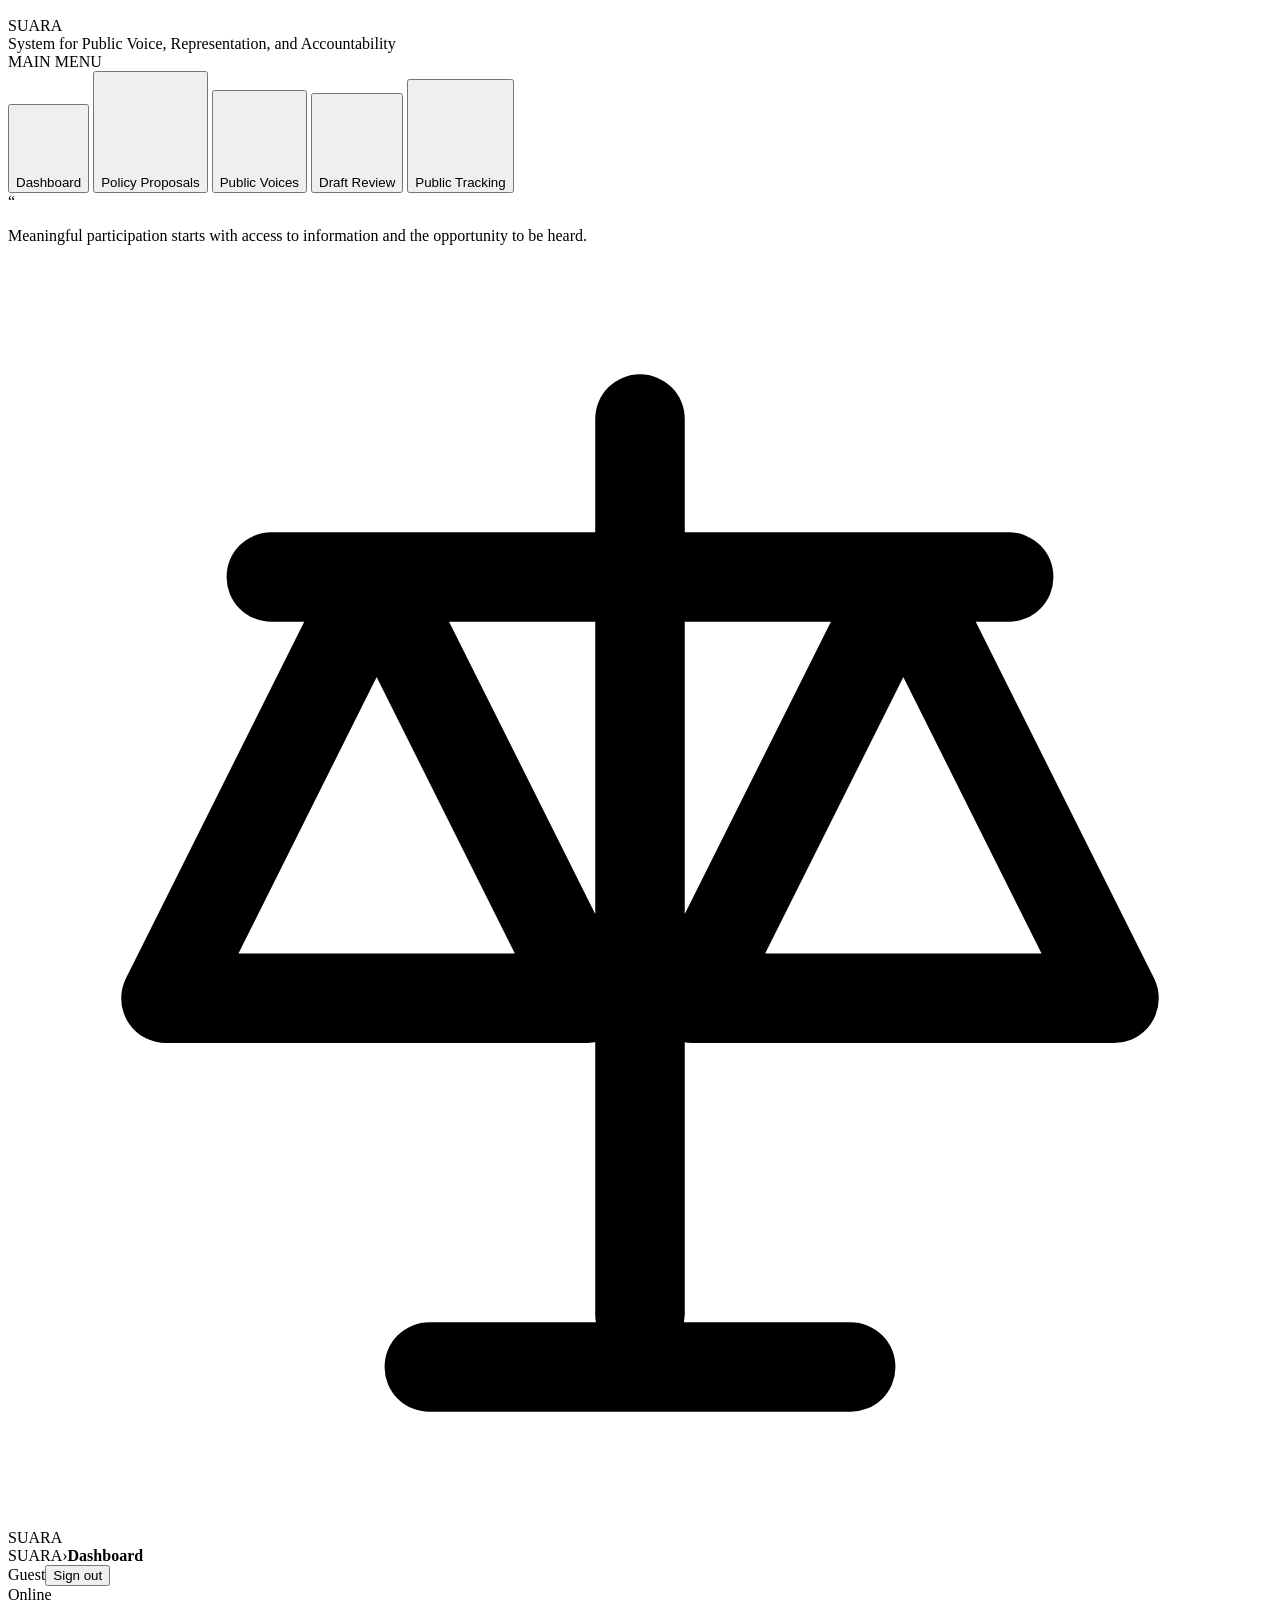
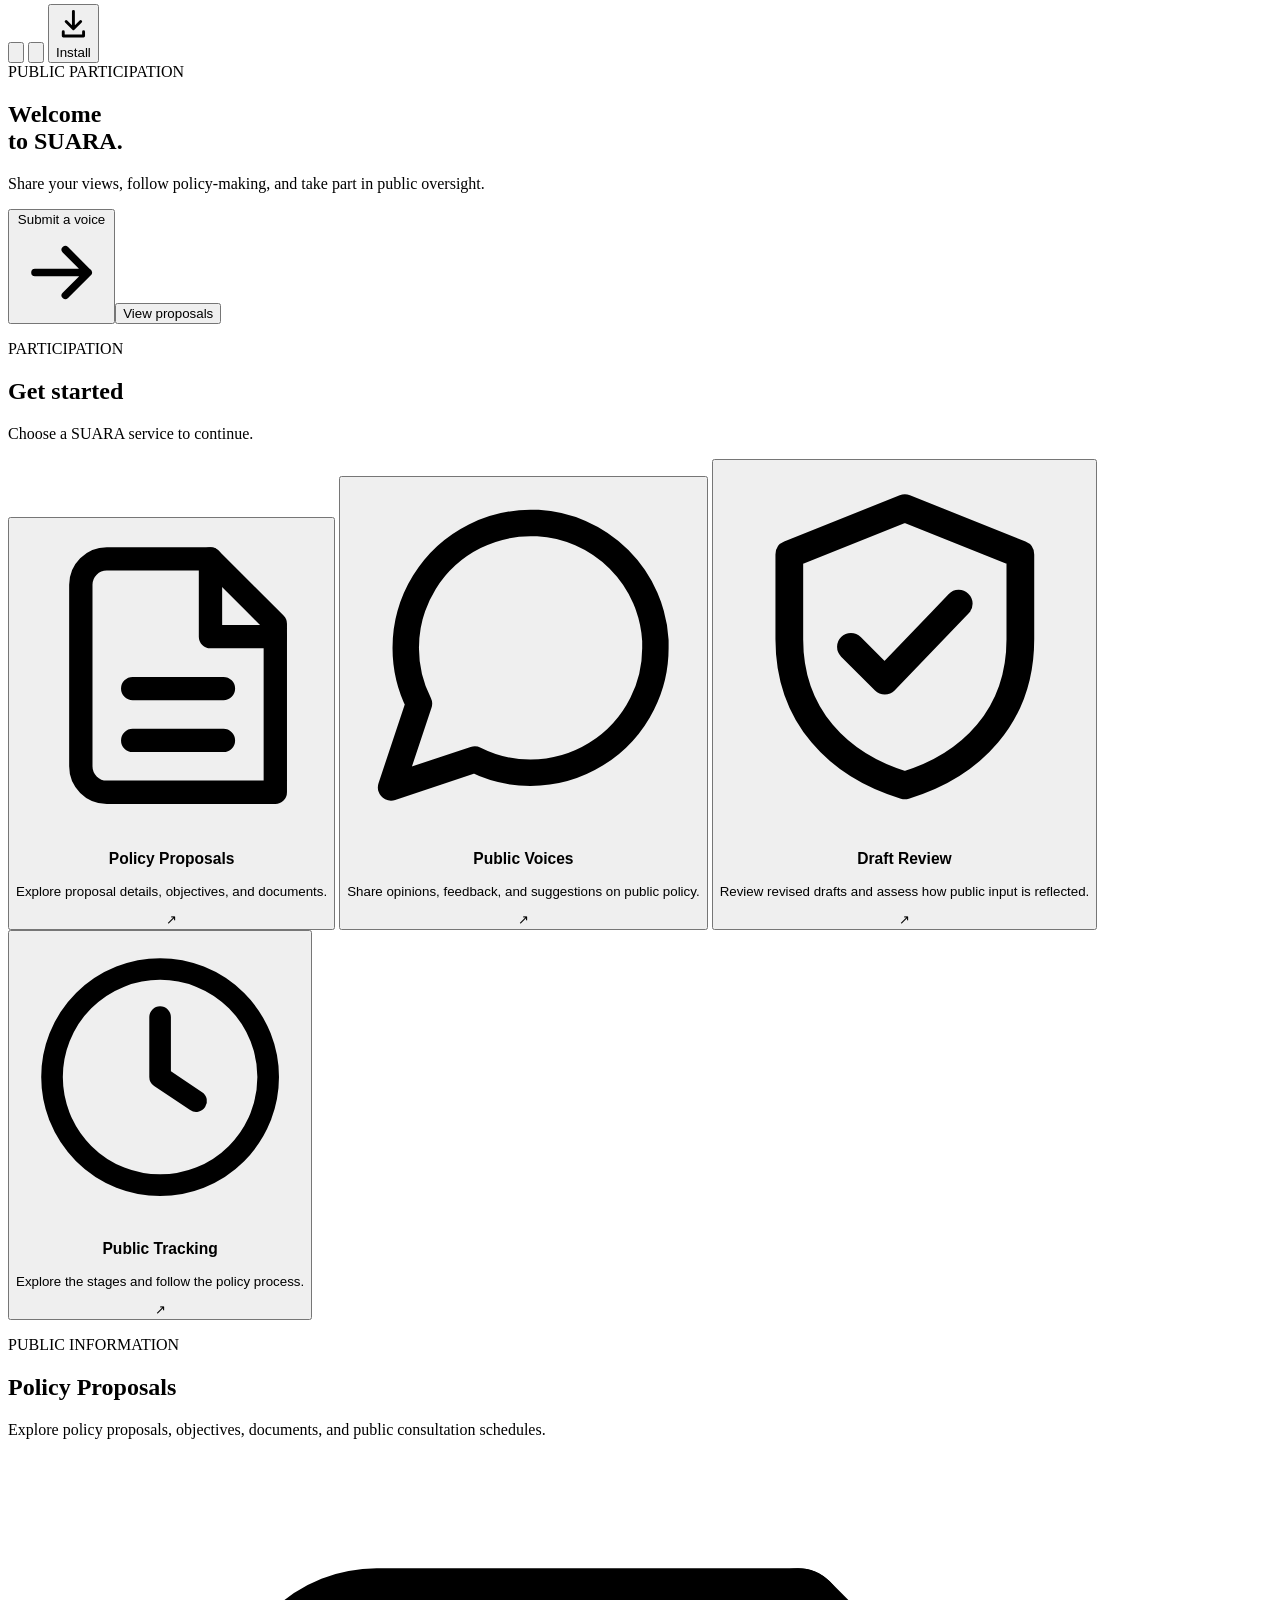
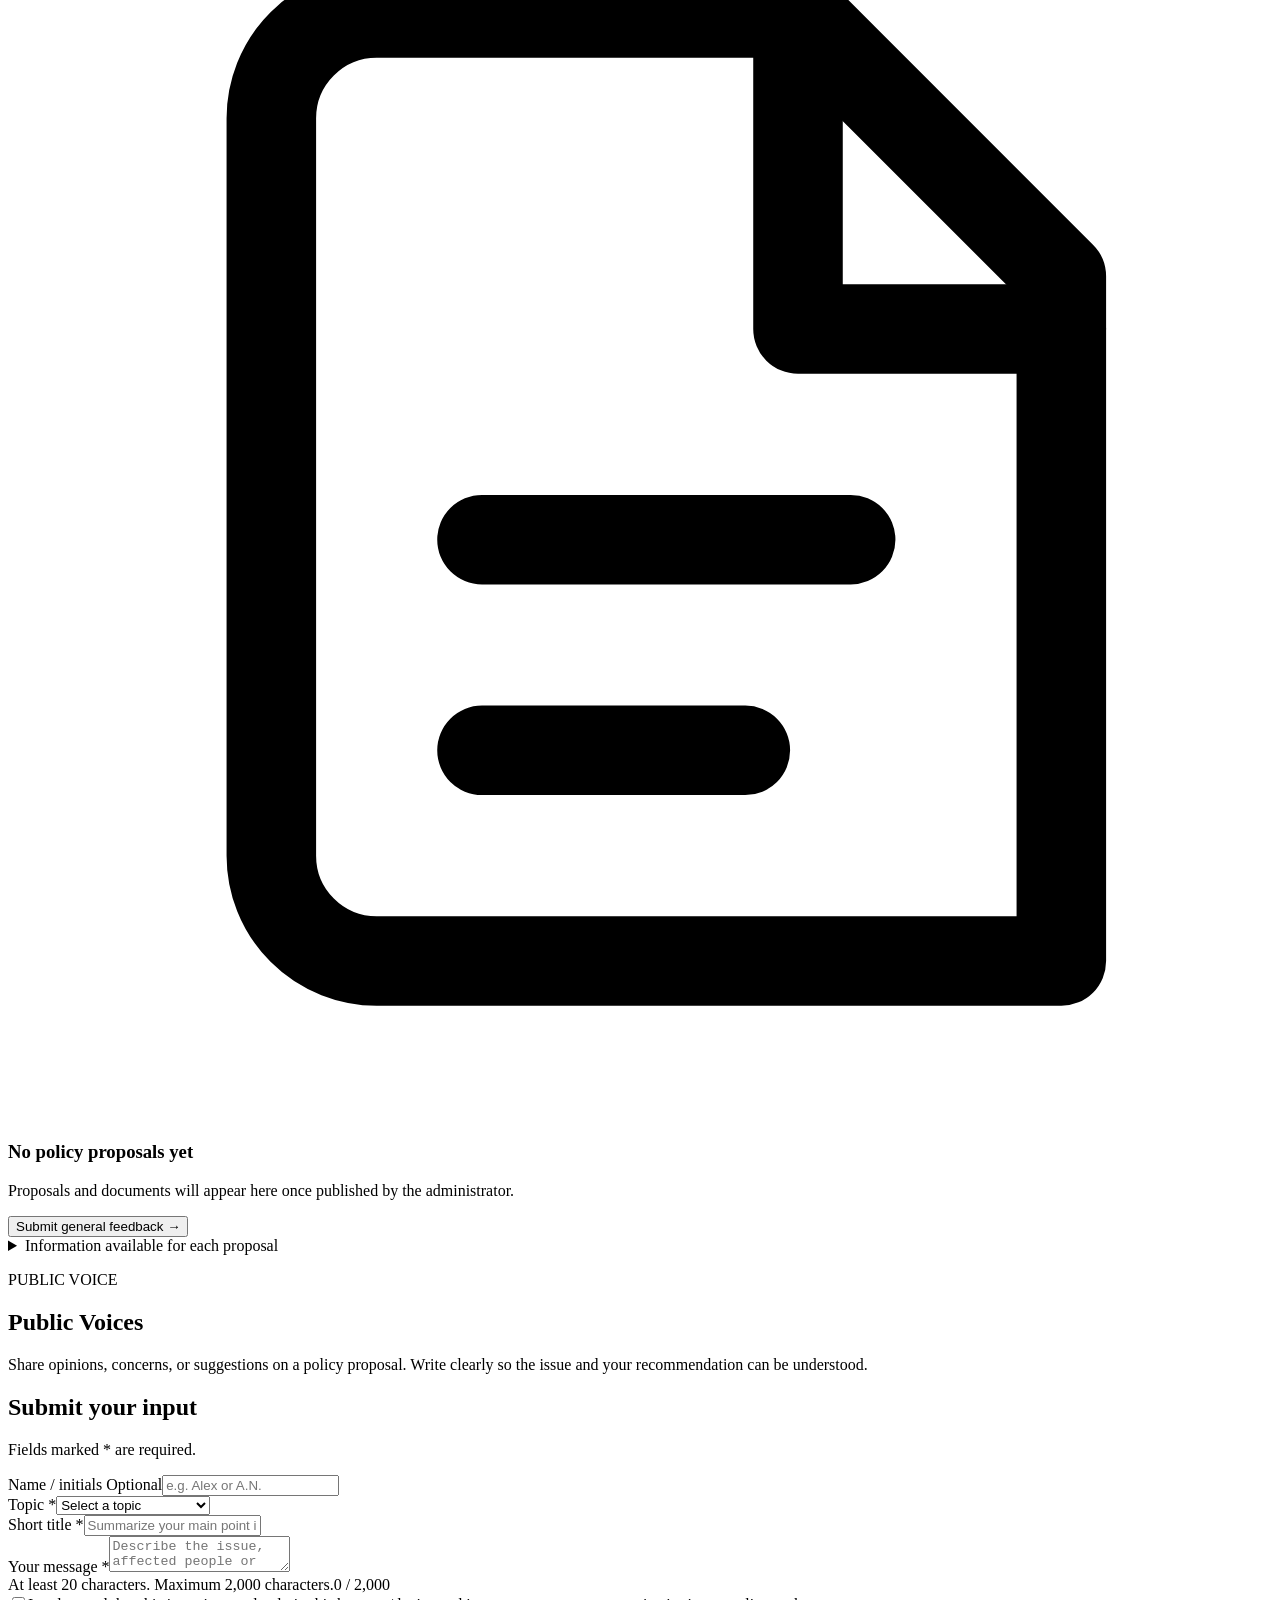
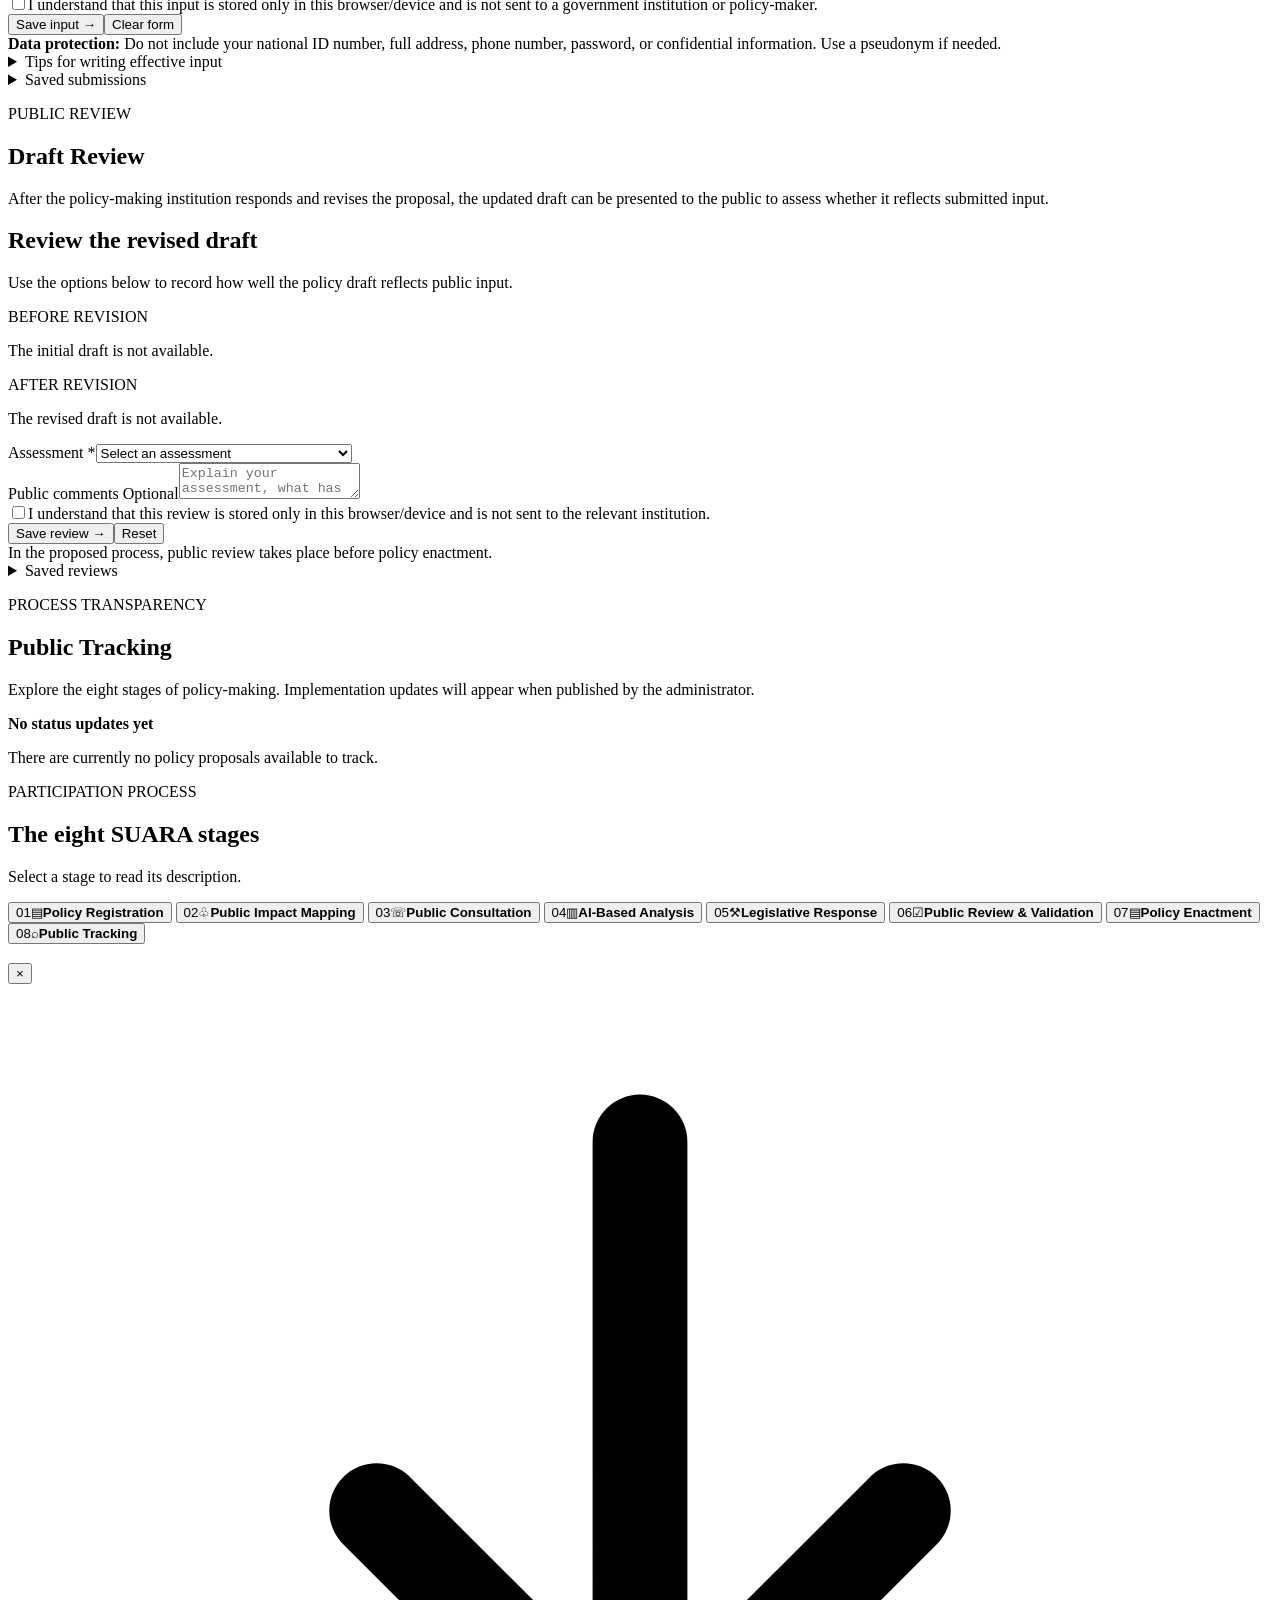
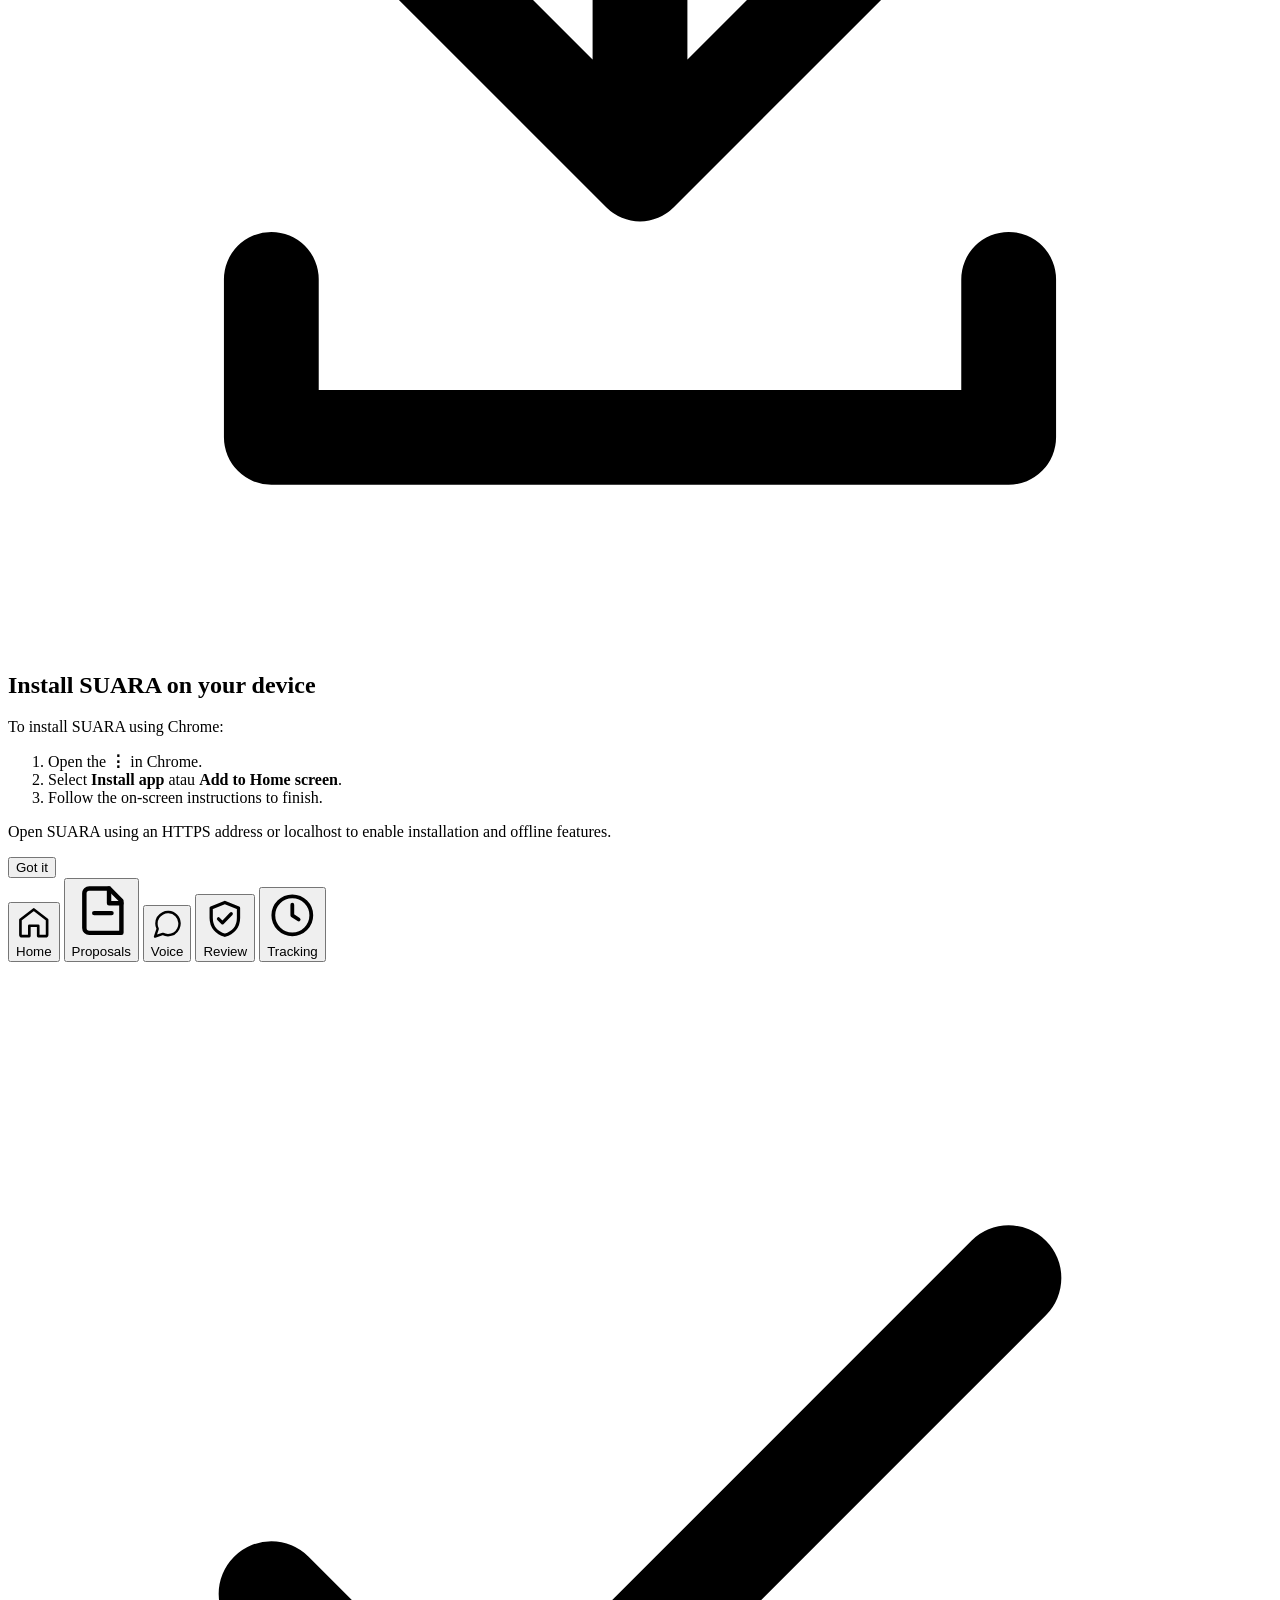
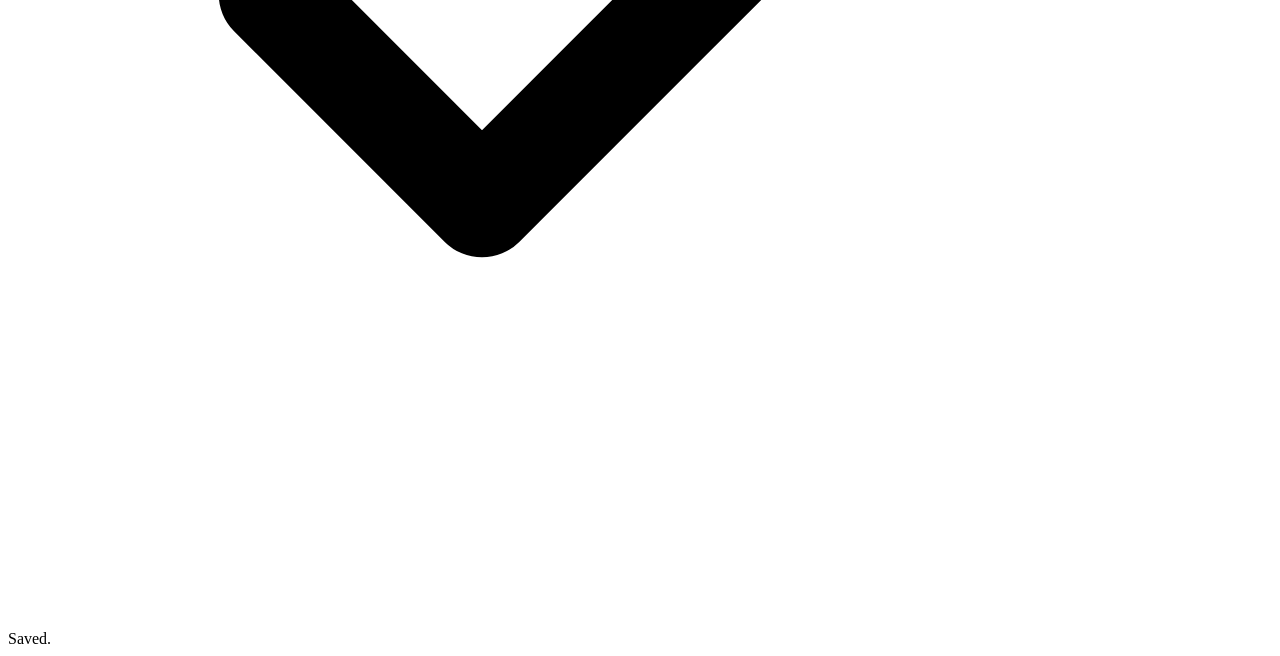
==== commit f009d914: "Add files via upload" ====
--- a/index.html
+++ b/index.html
@@ -1,396 +1,49 @@
 <!doctype html>
-<html lang="id">
+<html lang="en">
 <head>
   <meta charset="utf-8">
   <meta name="viewport" content="width=device-width, initial-scale=1, viewport-fit=cover">
   <meta name="theme-color" content="#100d0e">
-  <meta name="description" content="SUARA — Sistem Utama Aspirasi, Representasi, dan Akuntabilitas. Ruang partisipasi publik dalam pembentukan kebijakan.">
+  <meta name="description" content="SUARA — Public participation in policy-making.">
   <meta name="color-scheme" content="dark light">
-  <title>SUARA — Partisipasi Publik</title>
+  <title>SUARA — Public Participation</title>
   <link rel="manifest" href="manifest.webmanifest">
   <link rel="icon" href="assets/icon.svg" type="image/svg+xml">
   <link rel="apple-touch-icon" href="assets/icon-192.png">
-  <style>
-    :root {
-      color-scheme: dark;
-      --bg: #0d0b0c;
-      --bg-soft: #131011;
-      --surface: #191415;
-      --surface-2: #21191a;
-      --surface-3: #2a2021;
-      --text: #f8f4f2;
-      --muted: #b8aaab;
-      --subtle: #8d7f81;
-      --line: rgba(255,255,255,.09);
-      --line-strong: rgba(255,255,255,.16);
-      --red: #d52a34;
-      --red-strong: #ef3944;
-      --red-soft: rgba(213,42,52,.14);
-      --gold: #e7bf70;
-      --gold-soft: rgba(231,191,112,.12);
-      --green: #6bc49a;
-      --shadow: 0 22px 60px rgba(0,0,0,.28);
-      --radius: 18px;
-      --sidebar: 258px;
-    }
-    [data-theme="light"] {
-      color-scheme: light;
-      --bg: #f5f2ef;
-      --bg-soft: #fbf9f7;
-      --surface: #fff;
-      --surface-2: #f7eeee;
-      --surface-3: #efe5e5;
-      --text: #231c1d;
-      --muted: #65595a;
-      --subtle: #817476;
-      --line: rgba(43,25,27,.09);
-      --line-strong: rgba(43,25,27,.17);
-      --red-soft: rgba(213,42,52,.09);
-      --gold-soft: rgba(174,126,38,.12);
-      --shadow: 0 22px 60px rgba(67,39,41,.10);
-    }
-    * { box-sizing: border-box; }
-    html { scroll-behavior: smooth; }
-    body { margin: 0; min-width: 320px; background: var(--bg); color: var(--text); font-family: Inter, ui-sans-serif, system-ui, -apple-system, BlinkMacSystemFont, "Segoe UI", sans-serif; line-height: 1.5; }
-    button, input, textarea, select { font: inherit; }
-    button { color: inherit; }
-    button:focus-visible, input:focus-visible, textarea:focus-visible, select:focus-visible, a:focus-visible { outline: 3px solid var(--gold); outline-offset: 3px; }
-    button:disabled { opacity: .55; cursor: not-allowed; }
-    .app-shell { min-height: 100vh; }
-    .sidebar { position: fixed; inset: 0 auto 0 0; z-index: 30; width: var(--sidebar); padding: 26px 18px 18px; display: flex; flex-direction: column; background: var(--bg-soft); border-right: 1px solid var(--line); }
-    .brand { display: flex; align-items: center; gap: 12px; padding: 5px 9px 25px; border-bottom: 1px solid var(--line); }
-    .brand-mark { width: 46px; height: 46px; flex: 0 0 auto; display: grid; place-items: center; border: 1px solid rgba(231,191,112,.42); border-radius: 15px; color: var(--gold); background: var(--gold-soft); }
-    .brand-mark svg { width: 27px; height: 27px; }
-    .brand-name { font-size: 25px; font-weight: 850; line-height: 1; letter-spacing: .075em; }
-    .brand-name span { color: var(--red-strong); }
-    .brand-caption { margin-top: 6px; max-width: 160px; color: var(--muted); font-size: 10px; line-height: 1.4; letter-spacing: .035em; }
-    .nav-label { margin: 25px 10px 10px; color: var(--subtle); font-size: 10px; font-weight: 800; letter-spacing: .16em; text-transform: uppercase; }
-    .nav { display: grid; gap: 6px; }
-    .nav-btn { position: relative; width: 100%; min-height: 47px; padding: 0 13px; display: flex; align-items: center; gap: 13px; border: 1px solid transparent; border-radius: 12px; background: transparent; color: var(--muted); text-align: left; cursor: pointer; transition: background .18s ease, color .18s ease, border-color .18s ease, transform .18s ease; }
-    .nav-btn:hover { color: var(--text); background: var(--surface); transform: translateX(2px); }
-    .nav-btn.active { color: var(--text); border-color: rgba(213,42,52,.24); background: linear-gradient(100deg, var(--red-soft), transparent 95%); }
-    .nav-btn.active::before { content: ""; position: absolute; inset: 10px auto 10px -19px; width: 3px; border-radius: 0 4px 4px 0; background: var(--red-strong); }
-    .nav-icon { width: 20px; display: grid; place-items: center; color: currentColor; }
-    .nav-icon svg { width: 19px; height: 19px; stroke: currentColor; }
-    .nav-btn span:last-child { font-size: 13px; font-weight: 650; }
-    .sidebar-bottom { margin-top: auto; }
-    .side-quote { padding: 15px; border: 1px solid var(--line); border-radius: 14px; background: linear-gradient(145deg, var(--surface), transparent); }
-    .side-quote-mark { color: var(--gold); font-family: Georgia, serif; font-size: 26px; line-height: .8; }
-    .side-quote p { margin: 8px 0 0; color: var(--muted); font-size: 11px; line-height: 1.55; }
-    .side-version { display: flex; justify-content: space-between; gap: 8px; padding: 14px 5px 0; color: var(--subtle); font-size: 10px; }
-    main { min-height: 100vh; margin-left: var(--sidebar); }
-    .topbar { position: sticky; top: 0; z-index: 20; height: 72px; padding: 0 36px; display: flex; align-items: center; justify-content: space-between; gap: 18px; background: color-mix(in srgb, var(--bg-soft) 92%, transparent); border-bottom: 1px solid var(--line); backdrop-filter: blur(18px); }
-    .topbar-left { min-width: 0; }
-    .breadcrumb { display: flex; align-items: center; gap: 9px; color: var(--subtle); font-size: 11px; }
-    .breadcrumb strong { color: var(--text); font-size: 13px; font-weight: 700; }
-    .topbar-tools { display: flex; align-items: center; gap: 9px; }
-    .status-pill { display: inline-flex; align-items: center; gap: 8px; padding: 8px 11px; border: 1px solid var(--line); border-radius: 999px; color: var(--muted); font-size: 11px; white-space: nowrap; }
-    .status-dot { width: 7px; height: 7px; border-radius: 50%; background: var(--green); box-shadow: 0 0 0 4px rgba(107,196,154,.11); }
-    .status-pill.offline .status-dot { background: var(--gold); box-shadow: 0 0 0 4px var(--gold-soft); }
-    .icon-btn { width: 38px; height: 38px; display: grid; place-items: center; border: 1px solid var(--line); border-radius: 11px; background: var(--surface); color: var(--muted); cursor: pointer; transition: .18s ease; }
-    .icon-btn:hover { color: var(--text); border-color: var(--line-strong); transform: translateY(-1px); }
-    .icon-btn svg { width: 17px; height: 17px; }
-    .install-btn { display: none; min-height: 38px; padding: 0 13px; border: 0; border-radius: 11px; background: var(--red); color: #fff; font-size: 11px; font-weight: 750; cursor: pointer; }
-    .install-btn.visible { display: inline-flex; align-items: center; gap: 7px; }
-    .mobile-brand { display: none; }
-    .page { display: none; min-height: calc(100vh - 72px); animation: appear .24s ease both; }
-    .page.active { display: block; }
-    @keyframes appear { from { opacity: 0; transform: translateY(5px); } to { opacity: 1; transform: translateY(0); } }
-    .hero { position: relative; min-height: 390px; overflow: hidden; padding: 65px clamp(24px,5vw,68px) 55px; display: flex; align-items: center; isolation: isolate; background: radial-gradient(ellipse at 83% 13%, rgba(213,42,52,.24), transparent 36%), radial-gradient(ellipse at 70% 92%, rgba(231,191,112,.10), transparent 32%), linear-gradient(110deg, #160e10 0%, #211012 60%, #110d0e 100%); border-bottom: 1px solid rgba(213,42,52,.35); }
-    .hero::before { content: ""; position: absolute; z-index: -1; width: 420px; height: 420px; right: 7%; top: -40px; border: 1px solid rgba(231,191,112,.17); border-radius: 50%; box-shadow: 0 0 0 35px rgba(231,191,112,.025), 0 0 0 75px rgba(231,191,112,.018), inset 0 0 75px rgba(213,42,52,.09); }
-    .hero::after { content: "⚖"; position: absolute; z-index: -1; right: 17%; top: 49%; transform: translateY(-50%) rotate(-9deg); color: rgba(231,191,112,.11); font-size: clamp(150px,21vw,255px); line-height: 1; }
-    .hero-content { max-width: 720px; }
-    .eyebrow { display: inline-flex; align-items: center; gap: 9px; color: var(--gold); font-size: 10px; font-weight: 800; letter-spacing: .17em; text-transform: uppercase; }
-    .eyebrow::before { content: ""; width: 22px; height: 1px; background: var(--gold); }
-    .hero h1 { margin: 16px 0 13px; max-width: 680px; color: #fff9f7; font-size: clamp(37px,5vw,61px); font-weight: 850; letter-spacing: -.045em; line-height: 1.04; }
-    .hero h1 span { color: var(--red-strong); }
-    .hero-copy { max-width: 590px; margin: 0; color: #d9cbcb; font-size: clamp(14px,1.5vw,17px); line-height: 1.75; }
-    .hero-actions { display: flex; flex-wrap: wrap; align-items: center; gap: 11px; margin-top: 25px; }
-    .btn { min-height: 43px; padding: 0 16px; display: inline-flex; align-items: center; justify-content: center; gap: 9px; border: 1px solid transparent; border-radius: 11px; font-size: 12px; font-weight: 750; text-decoration: none; cursor: pointer; transition: transform .18s ease, background .18s ease, border-color .18s ease; }
-    .btn:hover { transform: translateY(-2px); }
-    .btn svg { width: 16px; height: 16px; }
-    .btn-primary { background: var(--red); color: #fff; box-shadow: 0 8px 22px rgba(213,42,52,.20); }
-    .btn-primary:hover { background: var(--red-strong); }
-    .btn-secondary { border-color: rgba(255,255,255,.18); background: rgba(255,255,255,.045); color: #fff; }
-    .btn-secondary:hover { background: rgba(255,255,255,.09); }
-    .btn-quiet { min-height: 37px; padding: 0 12px; border-color: var(--line); background: var(--surface); color: var(--muted); }
-    .btn-quiet:hover { color: var(--text); border-color: var(--line-strong); }
-    .content-wrap { padding: 33px clamp(18px,3.5vw,44px) 55px; }
-    .section-head { margin-bottom: 18px; display: flex; align-items: end; justify-content: space-between; gap: 16px; }
-    .section-kicker { margin: 0 0 6px; color: var(--red-strong); font-size: 9px; font-weight: 850; letter-spacing: .16em; text-transform: uppercase; }
-    .section-head h2, .page-heading h1 { margin: 0; font-size: clamp(21px,2.2vw,27px); letter-spacing: -.035em; }
-    .section-head p, .page-intro { margin: 6px 0 0; color: var(--muted); font-size: 12px; line-height: 1.65; }
-    .service-grid { display: grid; grid-template-columns: repeat(4,minmax(0,1fr)); gap: 13px; }
-    .service-card { position: relative; min-height: 166px; padding: 19px; overflow: hidden; border: 1px solid var(--line); border-radius: 16px; background: linear-gradient(145deg,var(--surface),var(--bg-soft)); text-align: left; cursor: pointer; transition: transform .2s ease, border-color .2s ease, box-shadow .2s ease; }
-    .service-card::after { content: ""; position: absolute; width: 110px; height: 110px; top: -62px; right: -50px; border: 1px solid rgba(213,42,52,.20); border-radius: 50%; box-shadow: 0 0 0 14px rgba(213,42,52,.025); }
-    .service-card:hover { transform: translateY(-4px); border-color: rgba(213,42,52,.52); box-shadow: var(--shadow); }
-    .service-icon { width: 38px; height: 38px; display: grid; place-items: center; border: 1px solid rgba(213,42,52,.25); border-radius: 12px; background: var(--red-soft); color: var(--red-strong); }
-    .service-icon svg { width: 19px; height: 19px; }
-    .service-card h3 { margin: 14px 0 5px; font-size: 13px; font-weight: 750; }
-    .service-card p { max-width: 240px; margin: 0; color: var(--muted); font-size: 10px; line-height: 1.55; }
-    .card-arrow { position: absolute; right: 17px; bottom: 17px; color: var(--subtle); font-size: 17px; transition: transform .18s ease; }
-    .service-card:hover .card-arrow { color: var(--red-strong); transform: translateX(3px); }
-    .process-panel { margin-top: 24px; padding: 22px; border: 1px solid var(--line); border-radius: var(--radius); background: var(--surface); }
-    .process-top { display: flex; align-items: flex-start; justify-content: space-between; gap: 16px; }
-    .process-top h2 { margin: 0; font-size: 17px; letter-spacing: -.02em; }
-    .process-top p { margin: 5px 0 0; color: var(--muted); font-size: 11px; }
-    .process-note { margin-top: 16px; padding: 11px 13px; display: flex; gap: 9px; align-items: flex-start; border-radius: 10px; background: var(--gold-soft); color: var(--muted); font-size: 10px; line-height: 1.55; }
-    .process-note svg { width: 15px; height: 15px; flex: 0 0 auto; color: var(--gold); }
-    .timeline { margin-top: 27px; display: grid; grid-template-columns: repeat(8,minmax(82px,1fr)); gap: 4px; overflow-x: auto; padding: 0 0 10px; scrollbar-width: thin; }
-    .stage { position: relative; min-width: 82px; padding: 0 4px 7px; display: flex; flex-direction: column; align-items: center; border: 0; background: transparent; color: var(--muted); text-align: center; cursor: pointer; }
-    .stage:not(:last-child)::after { content: ""; position: absolute; z-index: 0; top: 15px; left: calc(50% + 18px); width: calc(100% - 30px); height: 1px; background: var(--line-strong); }
-    .stage-num { z-index: 1; width: 31px; height: 31px; display: grid; place-items: center; border: 1px solid var(--line-strong); border-radius: 50%; background: var(--surface-2); color: var(--muted); font-size: 10px; font-weight: 800; transition: .18s ease; }
-    .stage-ico { margin: 11px 0 6px; color: var(--subtle); }
-    .stage-ico svg { width: 20px; height: 20px; }
-    .stage strong { max-width: 98px; font-size: 9px; font-weight: 700; line-height: 1.35; }
-    .stage:hover,.stage.selected { color: var(--text); }
-    .stage:hover .stage-num,.stage.selected .stage-num { border-color: var(--red); background: var(--red); color: #fff; box-shadow: 0 0 0 5px var(--red-soft); }
-    .stage.selected .stage-ico { color: var(--gold); }
-    .stage-detail { display: none; margin-top: 11px; padding: 15px 17px; border-left: 3px solid var(--red); border-radius: 0 11px 11px 0; background: var(--surface-2); animation: appear .2s ease; }
-    .stage-detail.show { display: block; }
-    .stage-detail h3 { margin: 0 0 5px; font-size: 13px; }
-    .stage-detail p { margin: 0; color: var(--muted); font-size: 11px; line-height: 1.65; }
-    .page-inner { max-width: 1120px; margin: 0 auto; padding: 40px clamp(18px,3.5vw,44px) 65px; }
-    .page-heading { margin-bottom: 22px; }
-    .page-heading .section-kicker { margin-bottom: 8px; }
-    .page-intro { max-width: 760px; margin-top: 8px; font-size: 13px; }
-    .two-col { display: grid; grid-template-columns: minmax(0,1.35fr) minmax(260px,.65fr); gap: 18px; align-items: start; }
-    .panel { padding: 23px; border: 1px solid var(--line); border-radius: var(--radius); background: var(--surface); box-shadow: 0 8px 28px rgba(0,0,0,.06); }
-    .panel + .panel { margin-top: 16px; }
-    .panel h2,.panel h3 { margin: 0; font-size: 16px; letter-spacing: -.02em; }
-    .panel-subtitle { margin: 6px 0 0; color: var(--muted); font-size: 11px; line-height: 1.6; }
-    .empty-state { min-height: 260px; padding: 34px 24px; display: grid; justify-items: center; align-content: center; text-align: center; }
-    .empty-icon { width: 58px; height: 58px; margin-bottom: 15px; display: grid; place-items: center; border: 1px solid rgba(213,42,52,.25); border-radius: 18px; background: var(--red-soft); color: var(--red-strong); }
-    .empty-icon svg { width: 27px; height: 27px; }
-    .empty-state h3 { margin: 0; font-size: 15px; }
-    .empty-state p { max-width: 450px; margin: 8px 0 16px; color: var(--muted); font-size: 11px; line-height: 1.65; }
-    .info-card { padding: 19px; border: 1px solid var(--line); border-radius: 15px; background: linear-gradient(145deg,var(--surface-2),var(--surface)); }
-    .info-card h3 { margin: 0 0 8px; font-size: 13px; }
-    .info-card p,.info-card li { color: var(--muted); font-size: 10px; line-height: 1.65; }
-    .info-card ul { margin: 8px 0 0; padding-left: 17px; }
-    .form-grid { display: grid; grid-template-columns: repeat(2,minmax(0,1fr)); gap: 0 14px; }
-    .field { margin-top: 15px; }
-    .field.full { grid-column: 1 / -1; }
-    .field label { display: flex; align-items: center; justify-content: space-between; gap: 10px; margin-bottom: 7px; color: var(--text); font-size: 11px; font-weight: 750; }
-    .optional { color: var(--subtle); font-size: 9px; font-weight: 500; }
-    .field input,.field textarea,.field select { width: 100%; min-height: 42px; padding: 11px 12px; border: 1px solid var(--line-strong); border-radius: 10px; background: var(--bg-soft); color: var(--text); font-size: 11px; transition: border-color .18s ease, box-shadow .18s ease; }
-    .field textarea { min-height: 130px; resize: vertical; line-height: 1.6; }
-    .field input::placeholder,.field textarea::placeholder { color: var(--subtle); }
-    .field input:focus,.field textarea:focus,.field select:focus { outline: none; border-color: var(--red); box-shadow: 0 0 0 3px var(--red-soft); }
-    .field-help { display: flex; justify-content: space-between; gap: 10px; margin-top: 6px; color: var(--subtle); font-size: 9px; }
-    .check-row { margin-top: 16px; display: flex; align-items: flex-start; gap: 9px; color: var(--muted); font-size: 10px; line-height: 1.55; }
-    .check-row input { width: 15px; height: 15px; margin: 1px 0 0; accent-color: var(--red); flex: 0 0 auto; }
-    .form-actions { margin-top: 19px; display: flex; align-items: center; flex-wrap: wrap; gap: 10px; }
-    .notice { margin: 15px 0 0; padding: 11px 12px; border-radius: 10px; background: var(--gold-soft); color: var(--muted); font-size: 10px; line-height: 1.6; }
-    .notice strong { color: var(--gold); }
-    .entry-list { display: grid; gap: 10px; margin-top: 16px; }
-    .entry-card { padding: 14px; border: 1px solid var(--line); border-radius: 12px; background: var(--bg-soft); }
-    .entry-top { display: flex; align-items: flex-start; justify-content: space-between; gap: 10px; }
-    .entry-card h4 { margin: 0; font-size: 11px; }
-    .entry-meta { margin-top: 4px; color: var(--subtle); font-size: 9px; }
-    .entry-card p { margin: 9px 0 0; color: var(--muted); font-size: 10px; line-height: 1.6; white-space: pre-wrap; overflow-wrap: anywhere; }
-    .tag { display: inline-flex; align-items: center; padding: 4px 8px; border-radius: 999px; background: var(--gold-soft); color: var(--gold); font-size: 9px; font-weight: 750; white-space: nowrap; }
-    .delete-btn { padding: 4px 7px; border: 1px solid var(--line); border-radius: 7px; background: transparent; color: var(--subtle); font-size: 9px; cursor: pointer; }
-    .delete-btn:hover { border-color: rgba(213,42,52,.4); color: var(--red-strong); }
-    .review-options { display: grid; gap: 8px; margin-top: 15px; }
-    .review-option { padding: 12px; display: flex; align-items: center; gap: 10px; border: 1px solid var(--line); border-radius: 11px; background: var(--bg-soft); cursor: pointer; }
-    .review-option:has(input:checked) { border-color: var(--red); background: var(--red-soft); }
-    .review-option input { accent-color: var(--red); }
-    .review-option span { font-size: 10px; color: var(--text); }
-    .comparison { margin-top: 15px; display: grid; grid-template-columns: 1fr 1fr; gap: 10px; }
-    .comparison-box { padding: 14px; border: 1px dashed var(--line-strong); border-radius: 12px; background: var(--bg-soft); }
-    .comparison-box span { color: var(--subtle); font-size: 9px; font-weight: 800; letter-spacing: .08em; text-transform: uppercase; }
-    .comparison-box p { margin: 7px 0 0; color: var(--muted); font-size: 10px; line-height: 1.6; }
-    .tracking-summary { margin-top: 18px; padding: 20px; border: 1px solid var(--line); border-radius: var(--radius); background: var(--surface); }
-    .tracking-title { display: flex; align-items: flex-start; justify-content: space-between; gap: 12px; }
-    .tracking-title h3 { margin: 0; font-size: 14px; }
-    .tracking-title p { margin: 5px 0 0; color: var(--muted); font-size: 10px; }
-    .sample-label { padding: 5px 8px; border-radius: 7px; background: var(--gold-soft); color: var(--gold); font-size: 9px; font-weight: 800; white-space: nowrap; }
-    .progress-meta { margin: 17px 0 7px; display: flex; align-items: center; justify-content: space-between; color: var(--muted); font-size: 10px; }
-    .progress-track { height: 7px; overflow: hidden; border-radius: 99px; background: var(--surface-3); }
-    .progress-fill { width: 62.5%; height: 100%; border-radius: inherit; background: linear-gradient(90deg,var(--red),var(--gold)); }
-    .tracking-list { margin-top: 19px; display: grid; gap: 0; }
-    .tracking-item { position: relative; min-height: 65px; padding: 0 0 16px 34px; }
-    .tracking-item:not(:last-child)::before { content: ""; position: absolute; top: 24px; bottom: -1px; left: 11px; width: 1px; background: var(--line-strong); }
-    .tracking-marker { position: absolute; top: 2px; left: 0; width: 23px; height: 23px; display: grid; place-items: center; border: 1px solid var(--line-strong); border-radius: 50%; background: var(--surface-2); color: var(--subtle); font-size: 9px; font-weight: 800; }
-    .tracking-item.done .tracking-marker { border-color: rgba(107,196,154,.45); background: rgba(107,196,154,.12); color: var(--green); }
-    .tracking-item.current .tracking-marker { border-color: var(--gold); background: var(--gold-soft); color: var(--gold); box-shadow: 0 0 0 4px var(--gold-soft); }
-    .tracking-item strong { display: block; font-size: 11px; }
-    .tracking-item p { margin: 3px 0 0; color: var(--muted); font-size: 10px; line-height: 1.55; }
-    .smallprint { margin-top: 18px; color: var(--subtle); font-size: 10px; line-height: 1.6; }
-    footer { padding: 18px clamp(18px,3.5vw,44px); border-top: 1px solid var(--line); color: var(--subtle); font-size: 10px; line-height: 1.6; }
-    .toast { position: fixed; z-index: 100; right: 22px; bottom: 22px; max-width: min(390px,calc(100vw - 36px)); padding: 13px 16px; display: flex; align-items: center; gap: 10px; border: 1px solid var(--line-strong); border-radius: 12px; background: var(--surface-3); color: var(--text); box-shadow: var(--shadow); font-size: 11px; opacity: 0; transform: translateY(12px); pointer-events: none; transition: .22s ease; }
-    .toast.show { opacity: 1; transform: translateY(0); }
-    .toast svg { width: 17px; height: 17px; color: var(--green); flex: 0 0 auto; }
-    .mobile-nav { display: none; }
-    .sr-only { position: absolute; width: 1px; height: 1px; padding: 0; margin: -1px; overflow: hidden; clip: rect(0,0,0,0); white-space: nowrap; border: 0; }
-    @media (max-width: 1120px) { :root { --sidebar: 224px; } .service-grid { grid-template-columns: repeat(2,minmax(0,1fr)); } .timeline { grid-template-columns: repeat(8,94px); } }
-    @media (max-width: 760px) {
-      :root { --sidebar: 0px; }
-      .sidebar { display: none; }
-      main { margin-left: 0; padding-bottom: calc(70px + env(safe-area-inset-bottom)); }
-      .topbar { height: 60px; padding: 0 15px; }
-      .mobile-brand { display: flex; align-items: center; gap: 8px; font-size: 17px; font-weight: 850; letter-spacing: .06em; }
-      .mobile-brand span { color: var(--red-strong); }
-      .mobile-brand svg { width: 22px; height: 22px; color: var(--gold); }
-      .breadcrumb { display: none; }
-      .status-pill { padding: 7px 9px; font-size: 0; gap: 0; }
-      .status-dot { width: 8px; height: 8px; }
-      .topbar-tools { gap: 7px; }
-      .hero { min-height: 395px; padding: 55px 22px 47px; }
-      .hero::before { width: 300px; height: 300px; right: -95px; top: 15px; }
-      .hero::after { right: -6px; top: 25%; font-size: 145px; }
-      .hero-content { position: relative; z-index: 1; }
-      .hero h1 { max-width: 510px; font-size: clamp(38px,10vw,53px); }
-      .hero-copy { max-width: 470px; font-size: 14px; }
-      .content-wrap { padding: 27px 16px 38px; }
-      .service-grid { gap: 10px; }
-      .service-card { min-height: 157px; padding: 15px; }
-      .service-card h3 { font-size: 12px; }
-      .service-card p { font-size: 9px; }
-      .process-panel { padding: 17px 14px; }
-      .process-top { align-items: flex-start; flex-direction: column; }
-      .timeline { margin-top: 22px; grid-template-columns: repeat(8,88px); }
-      .page-inner { padding: 29px 16px 45px; }
-      .two-col { grid-template-columns: 1fr; }
-      .panel { padding: 18px; }
-      .mobile-nav { position: fixed; z-index: 40; inset: auto 0 0; padding: 8px 7px calc(8px + env(safe-area-inset-bottom)); display: grid; grid-template-columns: repeat(5,minmax(0,1fr)); gap: 2px; border-top: 1px solid var(--line); background: color-mix(in srgb,var(--bg-soft) 95%,transparent); backdrop-filter: blur(18px); }
-      .mobile-nav button { min-width: 0; padding: 6px 2px 3px; display: grid; justify-items: center; gap: 4px; border: 0; border-radius: 9px; background: transparent; color: var(--subtle); cursor: pointer; }
-      .mobile-nav button.active { color: var(--red-strong); background: var(--red-soft); }
-      .mobile-nav svg { width: 18px; height: 18px; }
-      .mobile-nav span { overflow: hidden; max-width: 100%; font-size: 8px; font-weight: 750; text-overflow: ellipsis; white-space: nowrap; }
-      footer { padding: 16px; }
-      .toast { right: 12px; bottom: calc(80px + env(safe-area-inset-bottom)); }
-    }
-    @media (max-width: 420px) { .service-grid { grid-template-columns: 1fr 1fr; } .service-card { min-height: 163px; } .form-grid { grid-template-columns: 1fr; } .field.full { grid-column: auto; } .comparison { grid-template-columns: 1fr; } .hero-actions .btn { width: 100%; } .tracking-title { flex-direction: column; } }
-    @media (prefers-reduced-motion: reduce) { *,*::before,*::after { scroll-behavior: auto !important; animation-duration: .01ms !important; transition-duration: .01ms !important; } }
-
-    /* Compact mobile layout and independent feature sections. */
-    .tracking-status { margin: 4px 0 18px; padding: 14px 15px; display: flex; gap: 11px; border: 1px solid var(--line); border-radius: 14px; background: var(--surface); }
-    .tracking-status .status-dot { margin: 6px 1px 0 2px; flex: 0 0 auto; background: var(--gold); box-shadow: 0 0 0 4px var(--gold-soft); }
-    .tracking-status strong { display: block; font-size: 12px; }
-    .tracking-status p { margin: 3px 0 0; color: var(--muted); font-size: 10px; line-height: 1.5; }
-    .tracking-process { margin-top: 0; }
-    .tracking-process .timeline { grid-template-columns: repeat(2,minmax(0,1fr)); gap: 8px; }
-    .tracking-process .stage { min-width: 0; min-height: 62px; padding: 9px 10px; display: grid; grid-template-columns: 31px 22px minmax(0,1fr); align-items: center; justify-items: start; gap: 8px; border: 1px solid var(--line); border-radius: 12px; background: var(--bg-soft); text-align: left; }
-    .tracking-process .stage:not(:last-child)::after { display: none; }
-    .tracking-process .stage-ico { margin: 0; font-size: 15px; }
-    .tracking-process .stage strong { max-width: none; font-size: 10px; line-height: 1.35; }
-    .tracking-process .stage-num { width: 29px; height: 29px; }
-    .mobile-disclosure { overflow: hidden; border: 1px solid var(--line); border-radius: 14px; background: var(--surface); }
-    .mobile-disclosure + .mobile-disclosure { margin-top: 10px; }
-    .mobile-disclosure summary { position: relative; padding: 14px 42px 14px 15px; color: var(--text); font-size: 11px; font-weight: 750; cursor: pointer; list-style: none; }
-    .mobile-disclosure summary::-webkit-details-marker { display: none; }
-    .mobile-disclosure summary::after { content: "+"; position: absolute; right: 15px; top: 50%; transform: translateY(-50%); color: var(--red-strong); font-size: 20px; font-weight: 400; }
-    .mobile-disclosure[open] summary::after { content: "−"; }
-    .mobile-disclosure > .info-card,.mobile-disclosure > .panel { margin: 0; border: 0; border-top: 1px solid var(--line); border-radius: 0; box-shadow: none; }
-    .install-btn.visible { display: inline-flex; align-items: center; gap: 7px; }
-    .install-overlay { position: fixed; z-index: 120; inset: 0; padding: 18px; display: none; align-items: flex-end; justify-content: center; background: rgba(0,0,0,.62); backdrop-filter: blur(5px); }
-    .install-overlay.show { display: flex; }
-    .install-sheet { position: relative; width: min(100%,440px); padding: 24px 20px 20px; border: 1px solid var(--line-strong); border-radius: 22px; background: var(--surface); box-shadow: var(--shadow); animation: appear .2s ease; }
-    .install-close { position: absolute; top: 12px; right: 14px; width: 33px; height: 33px; border: 1px solid var(--line); border-radius: 10px; background: var(--bg-soft); color: var(--muted); font-size: 21px; cursor: pointer; }
-    .install-sheet-icon { width: 44px; height: 44px; display: grid; place-items: center; border-radius: 13px; background: var(--red-soft); color: var(--red-strong); }
-    .install-sheet-icon svg { width: 23px; height: 23px; }
-    .install-sheet h2 { margin: 15px 0 6px; font-size: 18px; }
-    .install-sheet p,.install-sheet li { color: var(--muted); font-size: 11px; line-height: 1.65; }
-    .install-sheet ol { margin: 12px 0; padding-left: 20px; }
-    .install-sheet li + li { margin-top: 5px; }
-    .install-sheet strong { color: var(--text); }
-    .install-hint { padding: 10px 11px; border-radius: 10px; background: var(--gold-soft); }
-    .install-done { width: 100%; margin-top: 6px; }
-    @media (max-width:760px) {
-      main { padding-bottom: calc(76px + env(safe-area-inset-bottom)); }
-      .topbar { height: 56px; padding: 0 12px; gap: 8px; }
-      .mobile-brand { font-size: 15px; gap: 6px; }
-      .mobile-brand svg { width: 20px; height: 20px; }
-      .topbar-tools { gap: 5px; }
-      .status-pill { padding: 6px; }
-      .icon-btn { width: 34px; height: 34px; border-radius: 10px; }
-      .icon-btn svg { width: 16px; height: 16px; }
-      .install-btn { min-height: 34px; width: 36px; padding: 0; border-radius: 10px; }
-      .install-btn span { display: none; }
-      .install-btn svg { width: 17px; height: 17px; }
-      .hero { min-height: 275px; padding: 30px 18px 26px; }
-      .hero::before { width: 235px; height: 235px; right: -96px; top: 19px; box-shadow: 0 0 0 22px rgba(231,191,112,.025),0 0 0 47px rgba(231,191,112,.018),inset 0 0 45px rgba(213,42,52,.09); }
-      .hero::after { right: -22px; top: 24%; font-size: 110px; }
-      .eyebrow { font-size: 9px; letter-spacing: .12em; }
-      .hero h1 { margin: 12px 0 9px; max-width: 330px; font-size: clamp(33px,9vw,42px); line-height: 1.03; }
-      .hero-copy { max-width: 320px; font-size: 12px; line-height: 1.55; }
-      .hero-actions { gap: 8px; margin-top: 17px; }
-      .hero-actions .btn { width: auto; min-height: 39px; padding: 0 12px; font-size: 10px; }
-      .content-wrap { padding: 21px 14px 25px; }
-      .section-head { margin-bottom: 12px; }
-      .section-head h2 { font-size: 19px; }
-      .section-head p { font-size: 11px; }
-      .service-grid { grid-template-columns: repeat(2,minmax(0,1fr)); gap: 9px; }
-      .service-card { min-height: 132px; padding: 13px 12px; border-radius: 14px; }
-      .service-icon { width: 32px; height: 32px; border-radius: 10px; }
-      .service-icon svg { width: 17px; height: 17px; }
-      .service-card h3 { margin: 10px 0 4px; font-size: 11px; line-height: 1.35; }
-      .service-card p { font-size: 9px; line-height: 1.45; }
-      .card-arrow { right: 11px; bottom: 9px; font-size: 13px; }
-      .page-inner { padding: 23px 14px 27px; }
-      .page-heading { margin-bottom: 16px; }
-      .page-heading h1 { font-size: 23px; }
-      .page-intro { margin-top: 6px; font-size: 11px; line-height: 1.55; }
-      .two-col { grid-template-columns: minmax(0,1fr); gap: 12px; }
-      .panel { padding: 16px; border-radius: 15px; }
-      .panel h2,.panel h3 { font-size: 14px; }
-      .panel-subtitle { font-size: 10px; }
-      .field { margin-top: 12px; }
-      .field label { font-size: 10px; }
-      .field input,.field textarea,.field select { min-height: 43px; font-size: 12px; }
-      .field textarea { min-height: 112px; }
-      .form-actions { gap: 8px; }
-      .form-actions .btn { flex: 1 1 auto; min-height: 42px; }
-      .check-row { font-size: 10px; }
-      .notice { font-size: 9px; }
-      .page-extras { display: grid; gap: 9px; }
-      .tracking-status { margin: 0 0 13px; padding: 12px; }
-      .tracking-process { padding: 15px 12px; }
-      .tracking-process .process-top h2 { font-size: 15px; }
-      .tracking-process .process-top p { font-size: 10px; }
-      .tracking-process .timeline { margin-top: 16px; grid-template-columns: minmax(0,1fr); gap: 7px; }
-      .tracking-process .stage { min-height: 52px; padding: 8px 10px; grid-template-columns: 29px 20px minmax(0,1fr); gap: 9px; }
-      .tracking-process .stage strong { font-size: 11px; }
-      .stage-detail { padding: 12px; }
-      .mobile-nav { padding: 6px 5px calc(6px + env(safe-area-inset-bottom)); grid-template-columns: repeat(5,minmax(0,1fr)); }
-      .mobile-nav button { min-height: 49px; padding: 5px 1px 2px; gap: 3px; }
-      .mobile-nav svg { width: 19px; height: 19px; }
-      .mobile-nav span { font-size: 8px; }
-      .toast { right: 10px; bottom: calc(72px + env(safe-area-inset-bottom)); }
-      .install-overlay { padding: 10px; }
-      .install-sheet { padding: 22px 17px 17px; }
-    }
-    @media (max-width:360px) {
-      .topbar { padding: 0 8px; }
-      .mobile-brand { font-size: 14px; }
-      .topbar-tools { gap: 4px; }
-      .icon-btn { width: 32px; height: 32px; }
-      .hero-actions .btn { padding: 0 9px; font-size: 9px; }
-      .service-card { min-height: 128px; }
-      .mobile-nav span { font-size: 7px; }
-    }
-
-  </style>
+  <link rel="stylesheet" href="./styles.css">
 </head>
 <body>
-<div class="app-shell">
+
+<section class="login-screen" id="loginScreen" aria-labelledby="loginTitle">
+  <form class="login-card" id="loginForm" autocomplete="on">
+    <div class="login-brand"><div class="brand-mark" aria-hidden="true">⚖</div><div><div class="brand-name">SU<span>ARA</span></div><p>Public Participation Platform</p></div></div>
+    <p class="login-kicker">WELCOME</p><h1 id="loginTitle">Sign in to SUARA</h1>
+    <p class="login-intro">Enter your details to access the public participation space.</p>
+    <div class="login-field"><label for="loginName">Full name</label><input id="loginName" name="name" type="text" autocomplete="name" maxlength="80" placeholder="Enter your full name" required></div>
+    <div class="login-field"><label for="loginNik">National Identity Number (NIK)</label><input id="loginNik" name="nik" type="text" inputmode="numeric" autocomplete="off" maxlength="16" minlength="16" pattern="[0-9]{16}" placeholder="16-digit NIK" aria-describedby="nikHelp" required><small id="nikHelp">Enter 16 digits. Your NIK is checked only in this session and is not saved.</small></div>
+    <div class="login-field"><label for="loginAge">Age</label><input id="loginAge" name="age" type="number" min="1" max="120" inputmode="numeric" placeholder="Enter your age" required></div>
+    <label class="login-consent"><input id="loginConsent" type="checkbox" required><span>I confirm that the information provided is accurate and agree to continue.</span></label>
+    <button class="btn btn-primary login-submit" type="submit">Continue <span>→</span></button>
+    <p class="login-privacy">Privacy note: this is a demonstration sign-in screen, not official identity verification. Do not use a real NIK until a secure server and privacy safeguards are implemented.</p>
+    <p class="login-error" id="loginError" role="alert"></p>
+  </form>
+</section>
+<div class="app-shell" id="appShell">
   <aside class="sidebar" aria-label="Navigasi aplikasi">
     <div class="brand">
       <div class="brand-mark" aria-hidden="true"><svg viewBox="0 0 24 24" fill="none" stroke="currentColor" stroke-width="1.7" stroke-linecap="round" stroke-linejoin="round"><path d="M12 3v17M5 6h14M7 6l-4 8h8L7 6Zm10 0-4 8h8l-4-8ZM8 21h8M9 18h6"/></svg></div>
-      <div><div class="brand-name">SU<span>ARA</span></div><div class="brand-caption">Sistem Utama Aspirasi, Representasi, dan Akuntabilitas</div></div>
+      <div><div class="brand-name">SU<span>ARA</span></div><div class="brand-caption">System for Public Voice, Representation, and Accountability</div></div>
     </div>
-    <div class="nav-label">Menu utama</div>
+    <div class="nav-label">MAIN MENU</div>
     <nav class="nav">
       <button class="nav-btn active" data-page="dashboard" aria-current="page"><span class="nav-icon"><svg viewBox="0 0 24 24" fill="none" stroke-width="1.8" stroke-linecap="round" stroke-linejoin="round"><path d="m3 10 9-7 9 7v10a1 1 0 0 1-1 1h-5v-7h-6v7H4a1 1 0 0 1-1-1z"/></svg></span><span>Dashboard</span></button>
-      <button class="nav-btn" data-page="kebijakan"><span class="nav-icon"><svg viewBox="0 0 24 24" fill="none" stroke-width="1.8" stroke-linecap="round" stroke-linejoin="round"><path d="M7 3h8l5 5v13H7a2 2 0 0 1-2-2V5a2 2 0 0 1 2-2Z"/><path d="M15 3v6h5M9 13h7M9 17h7"/></svg></span><span>Rancangan Kebijakan</span></button>
-      <button class="nav-btn" data-page="aspirasi"><span class="nav-icon"><svg viewBox="0 0 24 24" fill="none" stroke-width="1.8" stroke-linecap="round" stroke-linejoin="round"><path d="M21 11.5a8.4 8.4 0 0 1-.9 3.8 8.5 8.5 0 0 1-7.6 4.7 8.4 8.4 0 0 1-3.8-.9L3 21l1.9-5.7a8.4 8.4 0 0 1-.9-3.8A8.5 8.5 0 0 1 8.7 3.9a8.4 8.4 0 0 1 3.8-.9h.5a8.5 8.5 0 0 1 8 8v.5Z"/></svg></span><span>Ruang Aspirasi</span></button>
-      <button class="nav-btn" data-page="review"><span class="nav-icon"><svg viewBox="0 0 24 24" fill="none" stroke-width="1.8" stroke-linecap="round" stroke-linejoin="round"><path d="M12 3 4.5 6v5.5c0 5 3.2 8.2 7.5 9.5 4.3-1.3 7.5-4.5 7.5-9.5V6L12 3Z"/><path d="m8.5 12 2.2 2.2 4.8-5"/></svg></span><span>Review Rumusan</span></button>
+      <button class="nav-btn" data-page="kebijakan"><span class="nav-icon"><svg viewBox="0 0 24 24" fill="none" stroke-width="1.8" stroke-linecap="round" stroke-linejoin="round"><path d="M7 3h8l5 5v13H7a2 2 0 0 1-2-2V5a2 2 0 0 1 2-2Z"/><path d="M15 3v6h5M9 13h7M9 17h7"/></svg></span><span>Policy Proposals</span></button>
+      <button class="nav-btn" data-page="aspirasi"><span class="nav-icon"><svg viewBox="0 0 24 24" fill="none" stroke-width="1.8" stroke-linecap="round" stroke-linejoin="round"><path d="M21 11.5a8.4 8.4 0 0 1-.9 3.8 8.5 8.5 0 0 1-7.6 4.7 8.4 8.4 0 0 1-3.8-.9L3 21l1.9-5.7a8.4 8.4 0 0 1-.9-3.8A8.5 8.5 0 0 1 8.7 3.9a8.4 8.4 0 0 1 3.8-.9h.5a8.5 8.5 0 0 1 8 8v.5Z"/></svg></span><span>Public Voices</span></button>
+      <button class="nav-btn" data-page="review"><span class="nav-icon"><svg viewBox="0 0 24 24" fill="none" stroke-width="1.8" stroke-linecap="round" stroke-linejoin="round"><path d="M12 3 4.5 6v5.5c0 5 3.2 8.2 7.5 9.5 4.3-1.3 7.5-4.5 7.5-9.5V6L12 3Z"/><path d="m8.5 12 2.2 2.2 4.8-5"/></svg></span><span>Draft Review</span></button>
       <button class="nav-btn" data-page="tracking"><span class="nav-icon"><svg viewBox="0 0 24 24" fill="none" stroke-width="1.8" stroke-linecap="round" stroke-linejoin="round"><circle cx="12" cy="12" r="9"/><path d="M12 7v5l3 2"/></svg></span><span>Public Tracking</span></button>
     </nav>
     <div class="sidebar-bottom">
-      <div class="side-quote"><div class="side-quote-mark">“</div><p>Partisipasi yang bermakna dimulai dari akses informasi dan ruang untuk didengar.</p></div>
+      <div class="side-quote"><div class="side-quote-mark">“</div><p>Meaningful participation starts with access to information and the opportunity to be heard.</p></div>
     </div>
   </aside>
 
@@ -401,29 +54,30 @@
         <div class="breadcrumb"><span>SUARA</span><span>›</span><strong id="pageTitle">Dashboard</strong></div>
       </div>
       <div class="topbar-tools">
-        <div class="status-pill" id="networkStatus" title="Status koneksi"><span class="status-dot"></span><span id="networkText">Terhubung</span></div>
-        <button class="icon-btn" id="voiceToggle" type="button" aria-label="Matikan suara sapaan" title="Suara sapaan aktif"><svg id="voiceIcon" viewBox="0 0 24 24" fill="none" stroke="currentColor" stroke-width="1.8" stroke-linecap="round" stroke-linejoin="round"><path d="M11 5 6 9H3v6h3l5 4V5Z"/><path d="M15.5 8.5a5 5 0 0 1 0 7m3-10a9 9 0 0 1 0 13"/></svg></button>
-        <button class="icon-btn" id="themeToggle" type="button" aria-label="Ganti tema" title="Ganti tema"><svg id="themeIcon" viewBox="0 0 24 24" fill="none" stroke="currentColor" stroke-width="1.8" stroke-linecap="round" stroke-linejoin="round"><path d="M12 3v2m0 14v2M5.6 5.6 7 7m10 10 1.4 1.4M3 12h2m14 0h2M5.6 18.4 7 17m10-10 1.4-1.4"/><circle cx="12" cy="12" r="4"/></svg></button>
-        <button class="install-btn visible" id="installBtn" type="button"><svg viewBox="0 0 24 24" fill="none" stroke="currentColor" stroke-width="2" stroke-linecap="round" stroke-linejoin="round"><path d="M12 3v12m-5-5 5 5 5-5M5 17v3h14v-3"/></svg><span>Pasang</span></button>
+        <span class="account-chip" id="accountName">Guest</span><button class="logout-btn" id="logoutBtn" type="button">Sign out</button>
+        <div class="status-pill" id="networkStatus" title="Connection status"><span class="status-dot"></span><span id="networkText">Online</span></div>
+        <button class="icon-btn" id="voiceToggle" type="button" aria-label="Turn off welcome audio" title="Welcome audio is on"><svg id="voiceIcon" viewBox="0 0 24 24" fill="none" stroke="currentColor" stroke-width="1.8" stroke-linecap="round" stroke-linejoin="round"><path d="M11 5 6 9H3v6h3l5 4V5Z"/><path d="M15.5 8.5a5 5 0 0 1 0 7m3-10a9 9 0 0 1 0 13"/></svg></button>
+        <button class="icon-btn" id="themeToggle" type="button" aria-label="Toggle theme" title="Toggle theme"><svg id="themeIcon" viewBox="0 0 24 24" fill="none" stroke="currentColor" stroke-width="1.8" stroke-linecap="round" stroke-linejoin="round"><path d="M12 3v2m0 14v2M5.6 5.6 7 7m10 10 1.4 1.4M3 12h2m14 0h2M5.6 18.4 7 17m10-10 1.4-1.4"/><circle cx="12" cy="12" r="4"/></svg></button>
+        <button class="install-btn visible" id="installBtn" type="button"><svg viewBox="0 0 24 24" fill="none" stroke="currentColor" stroke-width="2" stroke-linecap="round" stroke-linejoin="round"><path d="M12 3v12m-5-5 5 5 5-5M5 17v3h14v-3"/></svg><span>Install</span></button>
       </div>
     </header>
 
     <section id="dashboard" class="page active" aria-labelledby="heroTitle">
       <div class="hero">
         <div class="hero-content">
-          <div class="eyebrow">Ruang partisipasi publik</div>
-          <h1 id="heroTitle">Selamat datang<br>di <span>SUARA.</span></h1>
-          <p class="hero-copy">Sampaikan aspirasi, ikuti proses kebijakan, dan ambil bagian dalam pengawasan publik.</p>
-          <div class="hero-actions"><button class="btn btn-primary" data-go="aspirasi">Sampaikan aspirasi <svg viewBox="0 0 24 24" fill="none" stroke="currentColor" stroke-width="2" stroke-linecap="round" stroke-linejoin="round"><path d="M5 12h14m-6-6 6 6-6 6"/></svg></button><button class="btn btn-secondary" data-go="kebijakan">Lihat kebijakan</button></div>
+          <div class="eyebrow">PUBLIC PARTICIPATION</div>
+          <h1 id="heroTitle">Welcome<br>to <span>SUARA.</span></h1>
+          <p class="hero-copy">Share your views, follow policy-making, and take part in public oversight.</p>
+          <div class="hero-actions"><button class="btn btn-primary" data-go="aspirasi">Submit a voice <svg viewBox="0 0 24 24" fill="none" stroke="currentColor" stroke-width="2" stroke-linecap="round" stroke-linejoin="round"><path d="M5 12h14m-6-6 6 6-6 6"/></svg></button><button class="btn btn-secondary" data-go="kebijakan">View proposals</button></div>
         </div>
       </div>
       <div class="content-wrap">
-        <div class="section-head"><div><p class="section-kicker">Ruang partisipasi</p><h2>Mulai dari sini</h2><p>Pilih layanan SUARA sesuai kebutuhanmu.</p></div></div>
+        <div class="section-head"><div><p class="section-kicker">PARTICIPATION</p><h2>Get started</h2><p>Choose a SUARA service to continue.</p></div></div>
         <div class="service-grid">
-          <button class="service-card" data-go="kebijakan"><span class="service-icon"><svg viewBox="0 0 24 24" fill="none" stroke="currentColor" stroke-width="1.8" stroke-linecap="round" stroke-linejoin="round"><path d="M7 3h8l5 5v13H7a2 2 0 0 1-2-2V5a2 2 0 0 1 2-2Z"/><path d="M15 3v6h5M9 13h7M9 17h7"/></svg></span><h3>Rancangan Kebijakan</h3><p>Baca informasi, tujuan pengaturan, dan dokumen rancangan.</p><span class="card-arrow">↗</span></button>
-          <button class="service-card" data-go="aspirasi"><span class="service-icon"><svg viewBox="0 0 24 24" fill="none" stroke="currentColor" stroke-width="1.8" stroke-linecap="round" stroke-linejoin="round"><path d="M21 11.5a8.4 8.4 0 0 1-.9 3.8 8.5 8.5 0 0 1-7.6 4.7 8.4 8.4 0 0 1-3.8-.9L3 21l1.9-5.7a8.4 8.4 0 0 1-.9-3.8A8.5 8.5 0 0 1 8.7 3.9a8.4 8.4 0 0 1 3.8-.9h.5a8.5 8.5 0 0 1 8 8v.5Z"/></svg></span><h3>Ruang Aspirasi</h3><p>Sampaikan pendapat, kritik, dan usulan terhadap kebijakan.</p><span class="card-arrow">↗</span></button>
-          <button class="service-card" data-go="review"><span class="service-icon"><svg viewBox="0 0 24 24" fill="none" stroke="currentColor" stroke-width="1.8" stroke-linecap="round" stroke-linejoin="round"><path d="M12 3 4.5 6v5.5c0 5 3.2 8.2 7.5 9.5 4.3-1.3 7.5-4.5 7.5-9.5V6L12 3Z"/><path d="m8.5 12 2.2 2.2 4.8-5"/></svg></span><h3>Review Rumusan</h3><p>Periksa hasil revisi dan nilai kesesuaiannya dengan aspirasi.</p><span class="card-arrow">↗</span></button>
-          <button class="service-card" data-go="tracking"><span class="service-icon"><svg viewBox="0 0 24 24" fill="none" stroke="currentColor" stroke-width="1.8" stroke-linecap="round" stroke-linejoin="round"><circle cx="12" cy="12" r="9"/><path d="M12 7v5l3 2"/></svg></span><h3>Public Tracking</h3><p>Kenali tahapan dan pantau perkembangan proses kebijakan.</p><span class="card-arrow">↗</span></button>
+          <button class="service-card" data-go="kebijakan"><span class="service-icon"><svg viewBox="0 0 24 24" fill="none" stroke="currentColor" stroke-width="1.8" stroke-linecap="round" stroke-linejoin="round"><path d="M7 3h8l5 5v13H7a2 2 0 0 1-2-2V5a2 2 0 0 1 2-2Z"/><path d="M15 3v6h5M9 13h7M9 17h7"/></svg></span><h3>Policy Proposals</h3><p>Explore proposal details, objectives, and documents.</p><span class="card-arrow">↗</span></button>
+          <button class="service-card" data-go="aspirasi"><span class="service-icon"><svg viewBox="0 0 24 24" fill="none" stroke="currentColor" stroke-width="1.8" stroke-linecap="round" stroke-linejoin="round"><path d="M21 11.5a8.4 8.4 0 0 1-.9 3.8 8.5 8.5 0 0 1-7.6 4.7 8.4 8.4 0 0 1-3.8-.9L3 21l1.9-5.7a8.4 8.4 0 0 1-.9-3.8A8.5 8.5 0 0 1 8.7 3.9a8.4 8.4 0 0 1 3.8-.9h.5a8.5 8.5 0 0 1 8 8v.5Z"/></svg></span><h3>Public Voices</h3><p>Share opinions, feedback, and suggestions on public policy.</p><span class="card-arrow">↗</span></button>
+          <button class="service-card" data-go="review"><span class="service-icon"><svg viewBox="0 0 24 24" fill="none" stroke="currentColor" stroke-width="1.8" stroke-linecap="round" stroke-linejoin="round"><path d="M12 3 4.5 6v5.5c0 5 3.2 8.2 7.5 9.5 4.3-1.3 7.5-4.5 7.5-9.5V6L12 3Z"/><path d="m8.5 12 2.2 2.2 4.8-5"/></svg></span><h3>Draft Review</h3><p>Review revised drafts and assess how public input is reflected.</p><span class="card-arrow">↗</span></button>
+          <button class="service-card" data-go="tracking"><span class="service-icon"><svg viewBox="0 0 24 24" fill="none" stroke="currentColor" stroke-width="1.8" stroke-linecap="round" stroke-linejoin="round"><circle cx="12" cy="12" r="9"/><path d="M12 7v5l3 2"/></svg></span><h3>Public Tracking</h3><p>Explore the stages and follow the policy process.</p><span class="card-arrow">↗</span></button>
         </div>
 
       </div>
@@ -431,38 +85,38 @@
 
     <section id="kebijakan" class="page" aria-labelledby="policyTitle">
       <div class="page-inner">
-        <div class="page-heading"><p class="section-kicker">Informasi publik</p><h1 id="policyTitle">Rancangan Kebijakan</h1><p class="page-intro">Ruang untuk membaca rancangan kebijakan, tujuan pengaturan, dokumen, dan jadwal konsultasi yang dibuka kepada masyarakat.</p></div>
+        <div class="page-heading"><p class="section-kicker">PUBLIC INFORMATION</p><h1 id="policyTitle">Policy Proposals</h1><p class="page-intro">Explore policy proposals, objectives, documents, and public consultation schedules.</p></div>
         <div class="two-col">
           <div class="panel empty-state">
             <div class="empty-icon"><svg viewBox="0 0 24 24" fill="none" stroke="currentColor" stroke-width="1.7" stroke-linecap="round" stroke-linejoin="round"><path d="M7 3h8l5 5v13H7a2 2 0 0 1-2-2V5a2 2 0 0 1 2-2Z"/><path d="M15 3v6h5M9 13h7M9 17h5"/></svg></div>
-            <h3>Belum ada daftar kebijakan</h3>
-            <p>Daftar rancangan dan dokumen akan muncul di sini setelah dipublikasikan oleh pengelola.</p>
-            <button class="btn btn-primary" data-go="aspirasi">Sampaikan aspirasi umum <span>→</span></button>
+            <h3>No policy proposals yet</h3>
+            <p>Proposals and documents will appear here once published by the administrator.</p>
+            <button class="btn btn-primary" data-go="aspirasi">Submit general feedback <span>→</span></button>
           </div>
-          <details class="mobile-disclosure"><summary>Informasi yang tersedia pada setiap rancangan</summary><div class="info-card"><p>Setiap rancangan dapat memuat informasi berikut agar masyarakat memahami materi yang sedang dibahas.</p><ul><li>Judul dan ringkasan rancangan.</li><li>Lembaga atau pihak pengusul.</li><li>Tujuan dan ruang lingkup pengaturan.</li><li>Dokumen rancangan dan naskah akademik.</li><li>Jadwal konsultasi serta batas waktu masukan.</li><li>Status pembahasan dan tindak lanjut.</li></ul></div></details>
+          <details class="mobile-disclosure"><summary>Information available for each proposal</summary><div class="info-card"><p>Each proposal may include the following information to help the public understand the subject under discussion.</p><ul><li>Proposal title and summary.</li><li>Proposing institution or party.</li><li>Objectives and regulatory scope.</li><li>Draft documents and supporting academic paper.</li><li>Consultation schedule and feedback deadline.</li><li>Discussion status and follow-up.</li></ul></div></details>
         </div>
       </div>
     </section>
 
     <section id="aspirasi" class="page" aria-labelledby="aspirationTitle">
       <div class="page-inner">
-        <div class="page-heading"><p class="section-kicker">Suara masyarakat</p><h1 id="aspirationTitle">Ruang Aspirasi</h1><p class="page-intro">Sampaikan pendapat, kritik, atau usulan terhadap rancangan kebijakan. Isi formulir dengan jelas agar pokok persoalan dan usulanmu mudah dipahami.</p></div>
+        <div class="page-heading"><p class="section-kicker">PUBLIC VOICE</p><h1 id="aspirationTitle">Public Voices</h1><p class="page-intro">Share opinions, concerns, or suggestions on a policy proposal. Write clearly so the issue and your recommendation can be understood.</p></div>
         <div class="two-col">
           <form class="panel" id="aspirationForm">
-            <h2>Kirim aspirasi</h2><p class="panel-subtitle">Tanda * menunjukkan kolom yang wajib diisi.</p>
+            <h2>Submit your input</h2><p class="panel-subtitle">Fields marked * are required.</p>
             <div class="form-grid">
-              <div class="field"><label for="nama">Nama / inisial <span class="optional">Opsional</span></label><input id="nama" name="nama" maxlength="70" placeholder="Contoh: Andi atau A.N."></div>
-              <div class="field"><label for="topik">Topik aspirasi *</label><select id="topik" name="topik" required><option value="">Pilih topik</option><option>Pendidikan</option><option>Lingkungan</option><option>Pelayanan publik</option><option>Ketenagakerjaan</option><option>Kesehatan</option><option>Ekonomi</option><option>Hukum dan HAM</option><option>Lainnya</option></select></div>
-              <div class="field full"><label for="judulAspirasi">Judul singkat *</label><input id="judulAspirasi" name="judul" required maxlength="100" placeholder="Ringkas pokok aspirasi dalam satu kalimat"></div>
-              <div class="field full"><label for="isi">Isi aspirasi *</label><textarea id="isi" name="isi" required minlength="20" maxlength="2000" placeholder="Jelaskan masalah, pihak atau kelompok yang terdampak, dan usulan yang kamu ajukan..."></textarea><div class="field-help"><span>Minimal 20 karakter. Maksimal 2.000 karakter.</span><span id="charCount">0 / 2.000</span></div></div>
+              <div class="field"><label for="nama">Name / initials <span class="optional">Optional</span></label><input id="nama" name="nama" maxlength="70" placeholder="e.g. Alex or A.N."></div>
+              <div class="field"><label for="topik">Topic *</label><select id="topik" name="topik" required><option value="">Select a topic</option><option>Education</option><option>Environment</option><option>Public services</option><option>Employment</option><option>Healthcare</option><option>Economy</option><option>Law and human rights</option><option>Other</option></select></div>
+              <div class="field full"><label for="judulVoice">Short title *</label><input id="judulVoice" name="judul" required maxlength="100" placeholder="Summarize your main point in one sentence"></div>
+              <div class="field full"><label for="isi">Your message *</label><textarea id="isi" name="isi" required minlength="20" maxlength="2000" placeholder="Describe the issue, affected people or groups, and your proposed solution..."></textarea><div class="field-help"><span>At least 20 characters. Maximum 2,000 characters.</span><span id="charCount">0 / 2,000</span></div></div>
             </div>
-            <label class="check-row"><input type="checkbox" id="confirmLocal" required><span>Saya memahami bahwa masukan ini hanya disimpan pada browser/perangkat yang sedang digunakan dan belum dikirim kepada lembaga pemerintah atau pembentuk kebijakan.</span></label>
-            <div class="form-actions"><button class="btn btn-primary" type="submit">Simpan aspirasi <span>→</span></button><button class="btn btn-quiet" type="reset">Kosongkan formulir</button></div>
-            <div class="notice"><strong>Perlindungan data:</strong> Jangan masukkan NIK, alamat lengkap, nomor telepon, kata sandi, atau informasi pribadi/rahasia. Gunakan nama samaran bila diperlukan.</div>
+            <label class="check-row"><input type="checkbox" id="confirmLocal" required><span>I understand that this input is stored only in this browser/device and is not sent to a government institution or policy-maker.</span></label>
+            <div class="form-actions"><button class="btn btn-primary" type="submit">Save input <span>→</span></button><button class="btn btn-quiet" type="reset">Clear form</button></div>
+            <div class="notice"><strong>Data protection:</strong> Do not include your national ID number, full address, phone number, password, or confidential information. Use a pseudonym if needed.</div>
           </form>
           <aside class="page-extras">
-            <details class="mobile-disclosure"><summary>Tips menyusun aspirasi</summary><div class="info-card"><ul><li>Jelaskan masalah secara spesifik.</li><li>Terangkan dampaknya terhadap masyarakat.</li><li>Sertakan usulan yang realistis dan sesuai kewenangan pembentuk kebijakan.</li><li>Gunakan bahasa yang jelas dan santun.</li></ul></div></details>
-            <details class="mobile-disclosure"><summary>Riwayat aspirasi tersimpan</summary><div class="panel"><p class="panel-subtitle">Aspirasi yang tersimpan di browser/perangkat ini.</p><div id="aspirationHistory" class="entry-list"><p class="panel-subtitle">Belum ada aspirasi tersimpan.</p></div></div></details>
+            <details class="mobile-disclosure"><summary>Tips for writing effective input</summary><div class="info-card"><ul><li>Describe the issue specifically.</li><li>Explain its impact on the community.</li><li>Offer a realistic suggestion within the policy-maker’s authority.</li><li>Use clear and respectful language.</li></ul></div></details>
+            <details class="mobile-disclosure"><summary>Saved submissions</summary><div class="panel"><p class="panel-subtitle">Submissions saved in this browser/device.</p><div id="aspirationHistory" class="entry-list"><p class="panel-subtitle">No submissions saved yet.</p></div></div></details>
           </aside>
         </div>
       </div>
@@ -470,30 +124,30 @@
 
     <section id="review" class="page" aria-labelledby="reviewTitle">
       <div class="page-inner">
-        <div class="page-heading"><p class="section-kicker">Pemeriksaan publik</p><h1 id="reviewTitle">Review Rumusan</h1><p class="page-intro">Setelah lembaga pembentuk kebijakan memberikan tanggapan dan memperbaiki rancangan, hasil rumusan dapat ditampilkan kembali kepada masyarakat untuk diperiksa kesesuaiannya dengan aspirasi yang telah disampaikan.</p></div>
+        <div class="page-heading"><p class="section-kicker">PUBLIC REVIEW</p><h1 id="reviewTitle">Draft Review</h1><p class="page-intro">After the policy-making institution responds and revises the proposal, the updated draft can be presented to the public to assess whether it reflects submitted input.</p></div>
         <div class="two-col">
           <div class="panel">
-            <h2>Validasi rumusan hasil revisi</h2><p class="panel-subtitle">Gunakan penilaian berikut untuk mencatat kesesuaian rumusan kebijakan dengan aspirasi masyarakat.</p>
-            <div class="comparison"><div class="comparison-box"><span>Sebelum revisi</span><p>Dokumen rumusan awal belum tersedia.</p></div><div class="comparison-box"><span>Sesudah revisi</span><p>Dokumen rumusan hasil perbaikan belum tersedia.</p></div></div>
+            <h2>Review the revised draft</h2><p class="panel-subtitle">Use the options below to record how well the policy draft reflects public input.</p>
+            <div class="comparison"><div class="comparison-box"><span>BEFORE REVISION</span><p>The initial draft is not available.</p></div><div class="comparison-box"><span>AFTER REVISION</span><p>The revised draft is not available.</p></div></div>
             <form id="reviewForm">
-              <div class="field"><label for="penilaian">Penilaian kesesuaian *</label><select id="penilaian" required><option value="">Pilih penilaian</option><option>Sudah sesuai dengan aspirasi</option><option>Sebagian aspirasi telah diakomodasi</option><option>Belum sesuai dengan aspirasi</option></select></div>
-              <div class="field"><label for="catatan">Catatan publik <span class="optional">Opsional</span></label><textarea id="catatan" maxlength="1500" placeholder="Jelaskan alasan penilaian, bagian yang sudah sesuai, atau hal yang masih perlu diperbaiki..."></textarea></div>
-              <label class="check-row"><input id="reviewConfirm" type="checkbox" required><span>Saya memahami bahwa review ini hanya tersimpan pada browser/perangkat yang sedang digunakan dan belum dikirim kepada lembaga terkait.</span></label>
-              <div class="form-actions"><button class="btn btn-primary" type="submit">Simpan review <span>→</span></button><button class="btn btn-quiet" type="reset">Reset</button></div>
+              <div class="field"><label for="penilaian">Assessment *</label><select id="penilaian" required><option value="">Select an assessment</option><option>Fully reflects public input</option><option>Some public input has been considered</option><option>Does not yet reflect public input</option></select></div>
+              <div class="field"><label for="catatan">Public comments <span class="optional">Optional</span></label><textarea id="catatan" maxlength="1500" placeholder="Explain your assessment, what has been addressed, or what still needs improvement..."></textarea></div>
+              <label class="check-row"><input id="reviewConfirm" type="checkbox" required><span>I understand that this review is stored only in this browser/device and is not sent to the relevant institution.</span></label>
+              <div class="form-actions"><button class="btn btn-primary" type="submit">Save review <span>→</span></button><button class="btn btn-quiet" type="reset">Reset</button></div>
             </form>
-            <div class="notice" id="reviewMessage">Tahap review dalam rancangan mekanisme berlangsung sebelum Policy Enactment.</div>
+            <div class="notice" id="reviewMessage">In the proposed process, public review takes place before policy enactment.</div>
           </div>
-          <aside class="page-extras"><details class="mobile-disclosure"><summary>Riwayat review tersimpan</summary><div class="panel"><p class="panel-subtitle">Catatan review yang tersimpan pada browser/perangkat ini.</p><div id="reviewHistory" class="entry-list"><p class="panel-subtitle">Belum ada review tersimpan.</p></div></div></details></aside>
+          <aside class="page-extras"><details class="mobile-disclosure"><summary>Saved reviews</summary><div class="panel"><p class="panel-subtitle">Reviews saved in this browser/device.</p><div id="reviewHistory" class="entry-list"><p class="panel-subtitle">No reviews saved yet.</p></div></div></details></aside>
         </div>
       </div>
     </section>
 
     <section id="tracking" class="page" aria-labelledby="trackingTitle">
       <div class="page-inner">
-        <div class="page-heading"><p class="section-kicker">Transparansi proses</p><h1 id="trackingTitle">Public Tracking</h1><p class="page-intro">Pelajari delapan tahapan pembentukan kebijakan. Informasi status pelaksanaan akan ditampilkan ketika pembaruan dari pengelola tersedia.</p></div>
-        <div class="tracking-status"><span class="status-dot" aria-hidden="true"></span><div><strong>Belum ada pembaruan status</strong><p>Belum ada data rancangan kebijakan yang dapat dilacak saat ini.</p></div></div>
+        <div class="page-heading"><p class="section-kicker">PROCESS TRANSPARENCY</p><h1 id="trackingTitle">Public Tracking</h1><p class="page-intro">Explore the eight stages of policy-making. Implementation updates will appear when published by the administrator.</p></div>
+        <div class="tracking-status"><span class="status-dot" aria-hidden="true"></span><div><strong>No status updates yet</strong><p>There are currently no policy proposals available to track.</p></div></div>
         <section class="process-panel tracking-process" aria-labelledby="processTitle">
-          <div class="process-top"><div><p class="section-kicker">Alur partisipasi</p><h2 id="processTitle">Delapan tahapan SUARA</h2><p>Pilih salah satu tahapan untuk membaca penjelasannya.</p></div></div>
+          <div class="process-top"><div><p class="section-kicker">PARTICIPATION PROCESS</p><h2 id="processTitle">The eight SUARA stages</h2><p>Select a stage to read its description.</p></div></div>
           <div class="timeline" id="timeline">
             <button class="stage" type="button" data-stage="0"><span class="stage-num">01</span><span class="stage-ico">▤</span><strong>Policy Registration</strong></button>
             <button class="stage" type="button" data-stage="1"><span class="stage-num">02</span><span class="stage-ico">♧</span><strong>Public Impact Mapping</strong></button>
@@ -514,265 +168,25 @@
 
 <div class="install-overlay" id="installHelp" aria-hidden="true">
   <section class="install-sheet" role="dialog" aria-modal="true" aria-labelledby="installHelpTitle">
-    <button class="install-close" id="closeInstallHelp" type="button" aria-label="Tutup petunjuk">×</button>
+    <button class="install-close" id="closeInstallHelp" type="button" aria-label="Close instructions">×</button>
     <div class="install-sheet-icon"><svg viewBox="0 0 24 24" fill="none" stroke="currentColor" stroke-width="1.8" stroke-linecap="round" stroke-linejoin="round"><path d="M12 3v12m-5-5 5 5 5-5M5 17v3h14v-3"/></svg></div>
-    <h2 id="installHelpTitle">Pasang SUARA di perangkat</h2>
-    <p>Untuk memasang SUARA melalui Chrome:</p>
-    <ol><li>Buka menu <strong>⋮</strong> di Chrome.</li><li>Pilih <strong>Install app</strong> atau <strong>Tambahkan ke layar utama</strong>.</li><li>Ikuti petunjuk yang muncul sampai selesai.</li></ol>
-    <p class="install-hint">Buka SUARA melalui alamat HTTPS atau localhost agar fitur pemasangan dan offline dapat digunakan.</p>
-    <button class="btn btn-primary install-done" id="doneInstallHelp" type="button">Mengerti</button>
+    <h2 id="installHelpTitle">Install SUARA on your device</h2>
+    <p>To install SUARA using Chrome:</p>
+    <ol><li>Open the <strong>⋮</strong> in Chrome.</li><li>Select <strong>Install app</strong> atau <strong>Add to Home screen</strong>.<li>Follow the on-screen instructions to finish.</li></ol>
+    <p class="install-hint">Open SUARA using an HTTPS address or localhost to enable installation and offline features.</p>
+    <button class="btn btn-primary install-done" id="doneInstallHelp" type="button">Got it</button>
   </section>
 </div>
 
 <nav class="mobile-nav" aria-label="Navigasi bawah">
   <button class="active" data-page="dashboard"><svg viewBox="0 0 24 24" fill="none" stroke="currentColor" stroke-width="1.8" stroke-linecap="round" stroke-linejoin="round"><path d="m3 10 9-7 9 7v10a1 1 0 0 1-1 1h-5v-7h-6v7H4a1 1 0 0 1-1-1z"/></svg><span>Home</span></button>
-  <button data-page="kebijakan"><svg viewBox="0 0 24 24" fill="none" stroke="currentColor" stroke-width="1.8" stroke-linecap="round" stroke-linejoin="round"><path d="M7 3h8l5 5v13H7a2 2 0 0 1-2-2V5a2 2 0 0 1 2-2Z"/><path d="M15 3v6h5M9 13h7"/></svg><span>Kebijakan</span></button>
-  <button data-page="aspirasi"><svg viewBox="0 0 24 24" fill="none" stroke="currentColor" stroke-width="1.8" stroke-linecap="round" stroke-linejoin="round"><path d="M21 11.5a8.4 8.4 0 0 1-.9 3.8 8.5 8.5 0 0 1-7.6 4.7 8.4 8.4 0 0 1-3.8-.9L3 21l1.9-5.7a8.4 8.4 0 0 1-.9-3.8A8.5 8.5 0 0 1 8.7 3.9a8.4 8.4 0 0 1 3.8-.9h.5a8.5 8.5 0 0 1 8 8v.5Z"/></svg><span>Aspirasi</span></button>
+  <button data-page="kebijakan"><svg viewBox="0 0 24 24" fill="none" stroke="currentColor" stroke-width="1.8" stroke-linecap="round" stroke-linejoin="round"><path d="M7 3h8l5 5v13H7a2 2 0 0 1-2-2V5a2 2 0 0 1 2-2Z"/><path d="M15 3v6h5M9 13h7"/></svg><span>Proposals</span></button>
+  <button data-page="aspirasi"><svg viewBox="0 0 24 24" fill="none" stroke="currentColor" stroke-width="1.8" stroke-linecap="round" stroke-linejoin="round"><path d="M21 11.5a8.4 8.4 0 0 1-.9 3.8 8.5 8.5 0 0 1-7.6 4.7 8.4 8.4 0 0 1-3.8-.9L3 21l1.9-5.7a8.4 8.4 0 0 1-.9-3.8A8.5 8.5 0 0 1 8.7 3.9a8.4 8.4 0 0 1 3.8-.9h.5a8.5 8.5 0 0 1 8 8v.5Z"/></svg><span>Voice</span></button>
   <button data-page="review"><svg viewBox="0 0 24 24" fill="none" stroke="currentColor" stroke-width="1.8" stroke-linecap="round" stroke-linejoin="round"><path d="M12 3 4.5 6v5.5c0 5 3.2 8.2 7.5 9.5 4.3-1.3 7.5-4.5 7.5-9.5V6L12 3Z"/><path d="m8.5 12 2.2 2.2 4.8-5"/></svg><span>Review</span></button>
   <button data-page="tracking"><svg viewBox="0 0 24 24" fill="none" stroke="currentColor" stroke-width="1.8" stroke-linecap="round" stroke-linejoin="round"><circle cx="12" cy="12" r="9"/><path d="M12 7v5l3 2"/></svg><span>Tracking</span></button>
 </nav>
-<div class="toast" id="toast" role="status" aria-live="polite"><svg viewBox="0 0 24 24" fill="none" stroke="currentColor" stroke-width="2" stroke-linecap="round" stroke-linejoin="round"><path d="m5 12 4 4L19 6"/></svg><span id="toastText">Tersimpan.</span></div>
+<div class="toast" id="toast" role="status" aria-live="polite"><svg viewBox="0 0 24 24" fill="none" stroke="currentColor" stroke-width="2" stroke-linecap="round" stroke-linejoin="round"><path d="m5 12 4 4L19 6"/></svg><span id="toastText">Saved.</span></div>
 
-<script>
-(() => {
-  'use strict';
-  const STORAGE = { aspirations: 'suara_aspirations_v1', reviews: 'suara_reviews_v1', theme: 'suara_theme_v1', voice: 'suara_voice_v1' };
-  const titles = { dashboard: 'Dashboard', kebijakan: 'Rancangan Kebijakan', aspirasi: 'Ruang Aspirasi', review: 'Review Rumusan', tracking: 'Public Tracking' };
-  const pages = [...document.querySelectorAll('.page')];
-  const navButtons = [...document.querySelectorAll('[data-page]')];
-  const toast = document.getElementById('toast');
-  let toastTimer;
-  let installPrompt = null;
-
-  function showToast(message) {
-    document.getElementById('toastText').textContent = message;
-    toast.classList.add('show');
-    clearTimeout(toastTimer);
-    toastTimer = setTimeout(() => toast.classList.remove('show'), 2800);
-  }
-  function openPage(id) {
-    if (!titles[id]) return;
-    pages.forEach(page => page.classList.toggle('active', page.id === id));
-    navButtons.forEach(btn => {
-      const active = btn.dataset.page === id;
-      btn.classList.toggle('active', active);
-      if (btn.hasAttribute('aria-current')) { if (active) btn.setAttribute('aria-current', 'page'); else btn.removeAttribute('aria-current'); }
-      if (btn.classList.contains('nav-btn')) {
-        if (active) btn.setAttribute('aria-current', 'page'); else btn.removeAttribute('aria-current');
-      }
-    });
-    document.getElementById('pageTitle').textContent = titles[id];
-    history.replaceState(null, '', `#${id}`);
-    window.scrollTo({ top: 0, behavior: 'smooth' });
-  }
-  navButtons.forEach(btn => btn.addEventListener('click', () => openPage(btn.dataset.page)));
-  document.querySelectorAll('[data-go]').forEach(btn => btn.addEventListener('click', () => openPage(btn.dataset.go)));
-  const initialPage = location.hash.slice(1);
-  if (titles[initialPage]) openPage(initialPage);
-
-  const stages = [
-    ['Policy Registration', 'Rancangan kebijakan didaftarkan dan informasi awalnya dipublikasikan agar masyarakat mengetahui isu yang akan diatur.'],
-    ['Public Impact Mapping', 'Pemetaan kelompok masyarakat yang berpotensi terdampak serta isu dan kebutuhan yang perlu diperhatikan.'],
-    ['Public Consultation', 'Masyarakat menyampaikan aspirasi, kritik, dan usulan terhadap rancangan kebijakan.'],
-    ['AI-Based Analysis', 'Masukan dikelompokkan dan dianalisis sebagai bahan bantu. Hasil analisis tetap perlu diperiksa manusia.'],
-    ['Legislative Response', 'Lembaga pembentuk kebijakan menelaah masukan dan memberikan tanggapan terhadap aspirasi publik.'],
-    ['Public Review & Validation', 'Rumusan yang telah diperbaiki ditampilkan kembali kepada masyarakat untuk diperiksa kesesuaiannya dengan masukan publik.'],
-    ['Policy Enactment', 'Setelah proses penelaahan dan validasi, rancangan dilanjutkan ke proses penetapan sesuai kewenangan dan prosedur hukum.'],
-    ['Public Tracking', 'Masyarakat memantau perkembangan, status, dan informasi tindak lanjut kebijakan.']
-  ];
-  const stageButtons = [...document.querySelectorAll('.stage')];
-  function selectStage(index) {
-    stageButtons.forEach((button, i) => {
-      button.classList.toggle('selected', i === index);
-      button.setAttribute('aria-pressed', i === index ? 'true' : 'false');
-    });
-    document.getElementById('stageTitle').textContent = stages[index][0];
-    document.getElementById('stageText').textContent = stages[index][1];
-    document.getElementById('stageDetail').classList.add('show');
-  }
-  stageButtons.forEach(button => button.addEventListener('click', () => selectStage(Number(button.dataset.stage))));
-
-  function readStore(key) {
-    try { const value = JSON.parse(localStorage.getItem(key) || '[]'); return Array.isArray(value) ? value : []; }
-    catch (error) { console.warn('Tidak dapat membaca penyimpanan lokal:', error); return []; }
-  }
-  function writeStore(key, value) {
-    try { localStorage.setItem(key, JSON.stringify(value)); return true; }
-    catch (error) { console.error('Penyimpanan lokal gagal:', error); showToast('Penyimpanan gagal. Periksa ruang penyimpanan browser.'); return false; }
-  }
-  function escapeText(value) { return String(value ?? '').replace(/[&<>"']/g, char => ({ '&': '&amp;', '<': '&lt;', '>': '&gt;', '"': '&quot;', "'": '&#39;' }[char])); }
-  function formatDate(value) {
-    try { return new Intl.DateTimeFormat('id-ID', { dateStyle: 'medium', timeStyle: 'short' }).format(new Date(value)); }
-    catch { return new Date(value).toLocaleString('id-ID'); }
-  }
-  function renderEntries(containerId, entries, type) {
-    const container = document.getElementById(containerId);
-    if (!entries.length) { container.innerHTML = '<p class="panel-subtitle">Belum ada data tersimpan pada perangkat ini.</p>'; return; }
-    container.innerHTML = entries.slice().reverse().map(item => {
-      const heading = type === 'aspiration' ? item.judul : item.penilaian;
-      const detail = type === 'aspiration' ? item.isi : (item.catatan || 'Tidak ada catatan tambahan.');
-      const meta = type === 'aspiration' ? `${item.topik} · ${item.nama || 'Anonim'}` : 'Review lokal';
-      return `<article class="entry-card"><div class="entry-top"><div><h4>${escapeText(heading)}</h4><div class="entry-meta">${escapeText(meta)} · ${escapeText(formatDate(item.date))}</div></div><button class="delete-btn" type="button" data-delete="${escapeText(item.id)}" data-kind="${type}">Hapus</button></div><p>${escapeText(detail)}</p></article>`;
-    }).join('');
-  }
-  function refreshHistories() {
-    renderEntries('aspirationHistory', readStore(STORAGE.aspirations), 'aspiration');
-    renderEntries('reviewHistory', readStore(STORAGE.reviews), 'review');
-  }
-  document.addEventListener('click', event => {
-    const button = event.target.closest('[data-delete]');
-    if (!button) return;
-    const isAspiration = button.dataset.kind === 'aspiration';
-    const key = isAspiration ? STORAGE.aspirations : STORAGE.reviews;
-    const next = readStore(key).filter(item => item.id !== button.dataset.delete);
-    if (writeStore(key, next)) { refreshHistories(); showToast('Data dihapus dari perangkat ini.'); }
-  });
-
-  const aspirationForm = document.getElementById('aspirationForm');
-  const aspirationText = document.getElementById('isi');
-  aspirationText.addEventListener('input', () => { document.getElementById('charCount').textContent = `${aspirationText.value.length.toLocaleString('id-ID')} / 2.000`; });
-  aspirationForm.addEventListener('reset', () => setTimeout(() => { document.getElementById('charCount').textContent = '0 / 2.000'; }, 0));
-  aspirationForm.addEventListener('submit', event => {
-    event.preventDefault();
-    if (!aspirationForm.reportValidity()) return;
-    const entry = {
-      id: (crypto.randomUUID ? crypto.randomUUID() : `${Date.now()}-${Math.random().toString(16).slice(2)}`),
-      date: new Date().toISOString(),
-      nama: document.getElementById('nama').value.trim(),
-      topik: document.getElementById('topik').value,
-      judul: document.getElementById('judulAspirasi').value.trim(),
-      isi: aspirationText.value.trim()
-    };
-    const entries = readStore(STORAGE.aspirations);
-    entries.push(entry);
-    if (writeStore(STORAGE.aspirations, entries)) {
-      aspirationForm.reset();
-      refreshHistories();
-      showToast('Aspirasi tersimpan di perangkat ini.');
-    }
-  });
-
-  document.getElementById('reviewForm').addEventListener('submit', event => {
-    event.preventDefault();
-    const form = event.currentTarget;
-    if (!form.reportValidity()) return;
-    const entry = {
-      id: (crypto.randomUUID ? crypto.randomUUID() : `${Date.now()}-${Math.random().toString(16).slice(2)}`),
-      date: new Date().toISOString(),
-      penilaian: document.getElementById('penilaian').value,
-      catatan: document.getElementById('catatan').value.trim()
-    };
-    const entries = readStore(STORAGE.reviews);
-    entries.push(entry);
-    if (writeStore(STORAGE.reviews, entries)) {
-      form.reset();
-      refreshHistories();
-      showToast('Review tersimpan di perangkat ini.');
-    }
-  });
-  refreshHistories();
-
-  function applyTheme(theme) {
-    document.documentElement.dataset.theme = theme;
-    localStorage.setItem(STORAGE.theme, theme);
-    const icon = document.getElementById('themeIcon');
-    icon.innerHTML = theme === 'dark'
-      ? '<circle cx="12" cy="12" r="4"/><path d="M12 2v2m0 16v2M4.93 4.93l1.42 1.42m11.3 11.3 1.42 1.42M2 12h2m16 0h2M4.93 19.07l1.42-1.42m11.3-11.3 1.42-1.42"/>'
-      : '<path d="M20.9 13A8.5 8.5 0 0 1 11 3.1 8.5 8.5 0 1 0 20.9 13Z"/>';
-  }
-
-  // Sapaan suara otomatis saat aplikasi dibuka; dapat dinonaktifkan melalui ikon speaker.
-  const voiceButton = document.getElementById('voiceToggle');
-  const voiceIcon = document.getElementById('voiceIcon');
-  let voiceEnabled = localStorage.getItem(STORAGE.voice) !== 'off';
-  let greetingStarted = false;
-  function updateVoiceControl() {
-    voiceIcon.innerHTML = voiceEnabled
-      ? '<path d="M11 5 6 9H3v6h3l5 4V5Z"/><path d="M15.5 8.5a5 5 0 0 1 0 7m3-10a9 9 0 0 1 0 13"/>'
-      : '<path d="M11 5 6 9H3v6h3l5 4V5Z"/><path d="m17 9 5 6m0-6-5 6"/>';
-    voiceButton.setAttribute('aria-label', voiceEnabled ? 'Matikan suara sapaan' : 'Aktifkan suara sapaan');
-    voiceButton.title = voiceEnabled ? 'Suara sapaan aktif · Ketuk untuk mematikan' : 'Suara sapaan nonaktif';
-  }
-  function speakWelcome() {
-    if (!voiceEnabled || !('speechSynthesis' in window)) return;
-    try {
-      window.speechSynthesis.cancel();
-      const utterance = new SpeechSynthesisUtterance('Selamat datang, sampaikan aspirasimu.');
-      utterance.lang = 'id-ID'; utterance.rate = 0.92; utterance.pitch = 1;
-      utterance.onstart = () => { greetingStarted = true; };
-      utterance.onerror = event => { greetingStarted = false; if (event.error === 'not-allowed') showToast('Ketuk ikon speaker untuk memutar sapaan.'); };
-      const idVoice = window.speechSynthesis.getVoices().find(v => /^id(-|_)?/i.test(v.lang));
-      if (idVoice) utterance.voice = idVoice;
-      window.speechSynthesis.speak(utterance);
-    } catch (error) { console.warn('Suara sapaan tidak dapat diputar:', error); }
-  }
-  updateVoiceControl();
-  if (!('speechSynthesis' in window)) voiceButton.hidden = true;
-  else if (voiceEnabled) window.addEventListener('load', () => setTimeout(speakWelcome, 650), { once: true });
-  voiceButton.addEventListener('click', () => {
-    if (voiceEnabled && !greetingStarted) { speakWelcome(); showToast('Memutar sapaan SUARA.'); return; }
-    voiceEnabled = !voiceEnabled;
-    localStorage.setItem(STORAGE.voice, voiceEnabled ? 'on' : 'off');
-    updateVoiceControl();
-    if (voiceEnabled) { speakWelcome(); showToast('Suara sapaan diaktifkan.'); }
-    else { window.speechSynthesis.cancel(); showToast('Suara sapaan dimatikan.'); }
-  });
-
-  const storedTheme = localStorage.getItem(STORAGE.theme) || 'dark';
-  applyTheme(storedTheme === 'light' ? 'light' : 'dark');
-  document.getElementById('themeToggle').addEventListener('click', () => {
-    const next = document.documentElement.dataset.theme === 'dark' ? 'light' : 'dark';
-    applyTheme(next);
-    showToast(`Tema ${next === 'dark' ? 'gelap' : 'terang'} diaktifkan.`);
-  });
-
-  function updateNetwork() {
-    const offline = !navigator.onLine;
-    const pill = document.getElementById('networkStatus');
-    pill.classList.toggle('offline', offline);
-    pill.title = offline ? 'Tidak ada koneksi internet. Fitur offline tetap tersedia setelah aplikasi dimuat.' : 'Perangkat terhubung ke internet.';
-    document.getElementById('networkText').textContent = offline ? 'Offline' : 'Terhubung';
-  }
-  window.addEventListener('online', updateNetwork);
-  window.addEventListener('offline', updateNetwork);
-  updateNetwork();
-
-  const installButton = document.getElementById('installBtn');
-  const installHelp = document.getElementById('installHelp');
-  function isInstalledApp() { return window.matchMedia('(display-mode: standalone)').matches || window.navigator.standalone === true; }
-  function syncInstallButton() { installButton.classList.toggle('visible', !isInstalledApp()); }
-  function openInstallHelp() { installHelp.classList.add('show'); installHelp.setAttribute('aria-hidden','false'); document.getElementById('doneInstallHelp').focus(); }
-  function closeInstallHelp() { installHelp.classList.remove('show'); installHelp.setAttribute('aria-hidden','true'); installButton.focus(); }
-  syncInstallButton();
-  window.addEventListener('beforeinstallprompt', event => { event.preventDefault(); installPrompt = event; syncInstallButton(); });
-  installButton.addEventListener('click', async () => {
-    if (installPrompt) {
-      installPrompt.prompt();
-      const result = await installPrompt.userChoice;
-      if (result.outcome === 'accepted') showToast('SUARA sedang dipasang.');
-      installPrompt = null; syncInstallButton(); return;
-    }
-    openInstallHelp();
-  });
-  document.getElementById('closeInstallHelp').addEventListener('click', closeInstallHelp);
-  document.getElementById('doneInstallHelp').addEventListener('click', closeInstallHelp);
-  installHelp.addEventListener('click', event => { if (event.target === installHelp) closeInstallHelp(); });
-  window.addEventListener('appinstalled', () => { syncInstallButton(); showToast('SUARA berhasil dipasang.'); });
-
-  if ('serviceWorker' in navigator && (location.protocol === 'https:' || location.hostname === 'localhost' || location.hostname === '127.0.0.1')) {
-    window.addEventListener('load', () => {
-      navigator.serviceWorker.register('./sw.js').then(registration => {
-        registration.addEventListener('updatefound', () => {
-          const worker = registration.installing;
-          if (!worker) return;
-          worker.addEventListener('statechange', () => {
-            if (worker.state === 'installed' && navigator.serviceWorker.controller) showToast('Pembaruan SUARA tersedia. Muat ulang untuk menggunakan versi terbaru.');
-          });
-        });
-      }).catch(error => console.error('Service worker gagal didaftarkan:', error));
-    });
-  }
-})();
-</script>
+<script src="./app.js" defer></script>
 </body>
 </html>
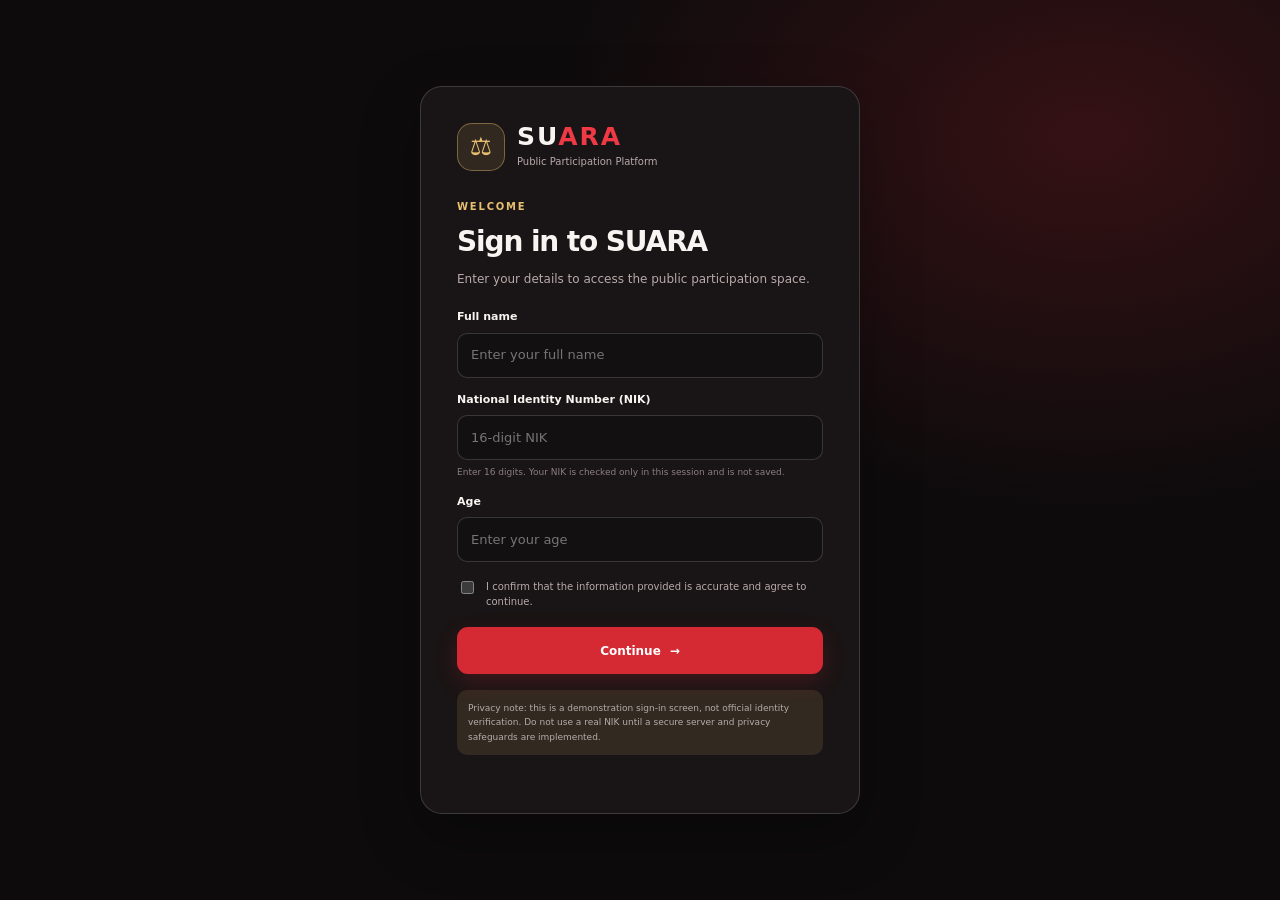
==== commit 8890d90f: "Add files via upload" ====
--- a/index.html
+++ b/index.html
@@ -10,7 +10,379 @@
   <link rel="manifest" href="manifest.webmanifest">
   <link rel="icon" href="assets/icon.svg" type="image/svg+xml">
   <link rel="apple-touch-icon" href="assets/icon-192.png">
-  <link rel="stylesheet" href="./styles.css">
+  <style>
+    :root {
+      color-scheme: dark;
+      --bg: #0d0b0c;
+      --bg-soft: #131011;
+      --surface: #191415;
+      --surface-2: #21191a;
+      --surface-3: #2a2021;
+      --text: #f8f4f2;
+      --muted: #b8aaab;
+      --subtle: #8d7f81;
+      --line: rgba(255,255,255,.09);
+      --line-strong: rgba(255,255,255,.16);
+      --red: #d52a34;
+      --red-strong: #ef3944;
+      --red-soft: rgba(213,42,52,.14);
+      --gold: #e7bf70;
+      --gold-soft: rgba(231,191,112,.12);
+      --green: #6bc49a;
+      --shadow: 0 22px 60px rgba(0,0,0,.28);
+      --radius: 18px;
+      --sidebar: 258px;
+    }
+    [data-theme="light"] {
+      color-scheme: light;
+      --bg: #f5f2ef;
+      --bg-soft: #fbf9f7;
+      --surface: #fff;
+      --surface-2: #f7eeee;
+      --surface-3: #efe5e5;
+      --text: #231c1d;
+      --muted: #65595a;
+      --subtle: #817476;
+      --line: rgba(43,25,27,.09);
+      --line-strong: rgba(43,25,27,.17);
+      --red-soft: rgba(213,42,52,.09);
+      --gold-soft: rgba(174,126,38,.12);
+      --shadow: 0 22px 60px rgba(67,39,41,.10);
+    }
+    * { box-sizing: border-box; }
+    html { scroll-behavior: smooth; }
+    body { margin: 0; min-width: 320px; background: var(--bg); color: var(--text); font-family: Inter, ui-sans-serif, system-ui, -apple-system, BlinkMacSystemFont, "Segoe UI", sans-serif; line-height: 1.5; }
+    button, input, textarea, select { font: inherit; }
+    button { color: inherit; }
+    button:focus-visible, input:focus-visible, textarea:focus-visible, select:focus-visible, a:focus-visible { outline: 3px solid var(--gold); outline-offset: 3px; }
+    button:disabled { opacity: .55; cursor: not-allowed; }
+    .app-shell { min-height: 100vh; }
+    .sidebar { position: fixed; inset: 0 auto 0 0; z-index: 30; width: var(--sidebar); padding: 26px 18px 18px; display: flex; flex-direction: column; background: var(--bg-soft); border-right: 1px solid var(--line); }
+    .brand { display: flex; align-items: center; gap: 12px; padding: 5px 9px 25px; border-bottom: 1px solid var(--line); }
+    .brand-mark { width: 46px; height: 46px; flex: 0 0 auto; display: grid; place-items: center; border: 1px solid rgba(231,191,112,.42); border-radius: 15px; color: var(--gold); background: var(--gold-soft); }
+    .brand-mark svg { width: 27px; height: 27px; }
+    .brand-name { font-size: 25px; font-weight: 850; line-height: 1; letter-spacing: .075em; }
+    .brand-name span { color: var(--red-strong); }
+    .brand-caption { margin-top: 6px; max-width: 160px; color: var(--muted); font-size: 10px; line-height: 1.4; letter-spacing: .035em; }
+    .nav-label { margin: 25px 10px 10px; color: var(--subtle); font-size: 10px; font-weight: 800; letter-spacing: .16em; text-transform: uppercase; }
+    .nav { display: grid; gap: 6px; }
+    .nav-btn { position: relative; width: 100%; min-height: 47px; padding: 0 13px; display: flex; align-items: center; gap: 13px; border: 1px solid transparent; border-radius: 12px; background: transparent; color: var(--muted); text-align: left; cursor: pointer; transition: background .18s ease, color .18s ease, border-color .18s ease, transform .18s ease; }
+    .nav-btn:hover { color: var(--text); background: var(--surface); transform: translateX(2px); }
+    .nav-btn.active { color: var(--text); border-color: rgba(213,42,52,.24); background: linear-gradient(100deg, var(--red-soft), transparent 95%); }
+    .nav-btn.active::before { content: ""; position: absolute; inset: 10px auto 10px -19px; width: 3px; border-radius: 0 4px 4px 0; background: var(--red-strong); }
+    .nav-icon { width: 20px; display: grid; place-items: center; color: currentColor; }
+    .nav-icon svg { width: 19px; height: 19px; stroke: currentColor; }
+    .nav-btn span:last-child { font-size: 13px; font-weight: 650; }
+    .sidebar-bottom { margin-top: auto; }
+    .side-quote { padding: 15px; border: 1px solid var(--line); border-radius: 14px; background: linear-gradient(145deg, var(--surface), transparent); }
+    .side-quote-mark { color: var(--gold); font-family: Georgia, serif; font-size: 26px; line-height: .8; }
+    .side-quote p { margin: 8px 0 0; color: var(--muted); font-size: 11px; line-height: 1.55; }
+    .side-version { display: flex; justify-content: space-between; gap: 8px; padding: 14px 5px 0; color: var(--subtle); font-size: 10px; }
+    main { min-height: 100vh; margin-left: var(--sidebar); }
+    .topbar { position: sticky; top: 0; z-index: 20; height: 72px; padding: 0 36px; display: flex; align-items: center; justify-content: space-between; gap: 18px; background: color-mix(in srgb, var(--bg-soft) 92%, transparent); border-bottom: 1px solid var(--line); backdrop-filter: blur(18px); }
+    .topbar-left { min-width: 0; }
+    .breadcrumb { display: flex; align-items: center; gap: 9px; color: var(--subtle); font-size: 11px; }
+    .breadcrumb strong { color: var(--text); font-size: 13px; font-weight: 700; }
+    .topbar-tools { display: flex; align-items: center; gap: 9px; }
+    .status-pill { display: inline-flex; align-items: center; gap: 8px; padding: 8px 11px; border: 1px solid var(--line); border-radius: 999px; color: var(--muted); font-size: 11px; white-space: nowrap; }
+    .status-dot { width: 7px; height: 7px; border-radius: 50%; background: var(--green); box-shadow: 0 0 0 4px rgba(107,196,154,.11); }
+    .status-pill.offline .status-dot { background: var(--gold); box-shadow: 0 0 0 4px var(--gold-soft); }
+    .icon-btn { width: 38px; height: 38px; display: grid; place-items: center; border: 1px solid var(--line); border-radius: 11px; background: var(--surface); color: var(--muted); cursor: pointer; transition: .18s ease; }
+    .icon-btn:hover { color: var(--text); border-color: var(--line-strong); transform: translateY(-1px); }
+    .icon-btn svg { width: 17px; height: 17px; }
+    .install-btn { display: none; min-height: 38px; padding: 0 13px; border: 0; border-radius: 11px; background: var(--red); color: #fff; font-size: 11px; font-weight: 750; cursor: pointer; }
+    .install-btn.visible { display: inline-flex; align-items: center; gap: 7px; }
+    .mobile-brand { display: none; }
+    .page { display: none; min-height: calc(100vh - 72px); animation: appear .24s ease both; }
+    .page.active { display: block; }
+    @keyframes appear { from { opacity: 0; transform: translateY(5px); } to { opacity: 1; transform: translateY(0); } }
+    .hero { position: relative; min-height: 390px; overflow: hidden; padding: 65px clamp(24px,5vw,68px) 55px; display: flex; align-items: center; isolation: isolate; background: radial-gradient(ellipse at 83% 13%, rgba(213,42,52,.24), transparent 36%), radial-gradient(ellipse at 70% 92%, rgba(231,191,112,.10), transparent 32%), linear-gradient(110deg, #160e10 0%, #211012 60%, #110d0e 100%); border-bottom: 1px solid rgba(213,42,52,.35); }
+    .hero::before { content: ""; position: absolute; z-index: -1; width: 420px; height: 420px; right: 7%; top: -40px; border: 1px solid rgba(231,191,112,.17); border-radius: 50%; box-shadow: 0 0 0 35px rgba(231,191,112,.025), 0 0 0 75px rgba(231,191,112,.018), inset 0 0 75px rgba(213,42,52,.09); }
+    .hero::after { content: "⚖"; position: absolute; z-index: -1; right: 17%; top: 49%; transform: translateY(-50%) rotate(-9deg); color: rgba(231,191,112,.11); font-size: clamp(150px,21vw,255px); line-height: 1; }
+    .hero-content { max-width: 720px; }
+    .eyebrow { display: inline-flex; align-items: center; gap: 9px; color: var(--gold); font-size: 10px; font-weight: 800; letter-spacing: .17em; text-transform: uppercase; }
+    .eyebrow::before { content: ""; width: 22px; height: 1px; background: var(--gold); }
+    .hero h1 { margin: 16px 0 13px; max-width: 680px; color: #fff9f7; font-size: clamp(37px,5vw,61px); font-weight: 850; letter-spacing: -.045em; line-height: 1.04; }
+    .hero h1 span { color: var(--red-strong); }
+    .hero-copy { max-width: 590px; margin: 0; color: #d9cbcb; font-size: clamp(14px,1.5vw,17px); line-height: 1.75; }
+    .hero-actions { display: flex; flex-wrap: wrap; align-items: center; gap: 11px; margin-top: 25px; }
+    .btn { min-height: 43px; padding: 0 16px; display: inline-flex; align-items: center; justify-content: center; gap: 9px; border: 1px solid transparent; border-radius: 11px; font-size: 12px; font-weight: 750; text-decoration: none; cursor: pointer; transition: transform .18s ease, background .18s ease, border-color .18s ease; }
+    .btn:hover { transform: translateY(-2px); }
+    .btn svg { width: 16px; height: 16px; }
+    .btn-primary { background: var(--red); color: #fff; box-shadow: 0 8px 22px rgba(213,42,52,.20); }
+    .btn-primary:hover { background: var(--red-strong); }
+    .btn-secondary { border-color: rgba(255,255,255,.18); background: rgba(255,255,255,.045); color: #fff; }
+    .btn-secondary:hover { background: rgba(255,255,255,.09); }
+    .btn-quiet { min-height: 37px; padding: 0 12px; border-color: var(--line); background: var(--surface); color: var(--muted); }
+    .btn-quiet:hover { color: var(--text); border-color: var(--line-strong); }
+    .content-wrap { padding: 33px clamp(18px,3.5vw,44px) 55px; }
+    .section-head { margin-bottom: 18px; display: flex; align-items: end; justify-content: space-between; gap: 16px; }
+    .section-kicker { margin: 0 0 6px; color: var(--red-strong); font-size: 9px; font-weight: 850; letter-spacing: .16em; text-transform: uppercase; }
+    .section-head h2, .page-heading h1 { margin: 0; font-size: clamp(21px,2.2vw,27px); letter-spacing: -.035em; }
+    .section-head p, .page-intro { margin: 6px 0 0; color: var(--muted); font-size: 12px; line-height: 1.65; }
+    .service-grid { display: grid; grid-template-columns: repeat(4,minmax(0,1fr)); gap: 13px; }
+    .service-card { position: relative; min-height: 166px; padding: 19px; overflow: hidden; border: 1px solid var(--line); border-radius: 16px; background: linear-gradient(145deg,var(--surface),var(--bg-soft)); text-align: left; cursor: pointer; transition: transform .2s ease, border-color .2s ease, box-shadow .2s ease; }
+    .service-card::after { content: ""; position: absolute; width: 110px; height: 110px; top: -62px; right: -50px; border: 1px solid rgba(213,42,52,.20); border-radius: 50%; box-shadow: 0 0 0 14px rgba(213,42,52,.025); }
+    .service-card:hover { transform: translateY(-4px); border-color: rgba(213,42,52,.52); box-shadow: var(--shadow); }
+    .service-icon { width: 38px; height: 38px; display: grid; place-items: center; border: 1px solid rgba(213,42,52,.25); border-radius: 12px; background: var(--red-soft); color: var(--red-strong); }
+    .service-icon svg { width: 19px; height: 19px; }
+    .service-card h3 { margin: 14px 0 5px; font-size: 13px; font-weight: 750; }
+    .service-card p { max-width: 240px; margin: 0; color: var(--muted); font-size: 10px; line-height: 1.55; }
+    .card-arrow { position: absolute; right: 17px; bottom: 17px; color: var(--subtle); font-size: 17px; transition: transform .18s ease; }
+    .service-card:hover .card-arrow { color: var(--red-strong); transform: translateX(3px); }
+    .process-panel { margin-top: 24px; padding: 22px; border: 1px solid var(--line); border-radius: var(--radius); background: var(--surface); }
+    .process-top { display: flex; align-items: flex-start; justify-content: space-between; gap: 16px; }
+    .process-top h2 { margin: 0; font-size: 17px; letter-spacing: -.02em; }
+    .process-top p { margin: 5px 0 0; color: var(--muted); font-size: 11px; }
+    .process-note { margin-top: 16px; padding: 11px 13px; display: flex; gap: 9px; align-items: flex-start; border-radius: 10px; background: var(--gold-soft); color: var(--muted); font-size: 10px; line-height: 1.55; }
+    .process-note svg { width: 15px; height: 15px; flex: 0 0 auto; color: var(--gold); }
+    .timeline { margin-top: 27px; display: grid; grid-template-columns: repeat(8,minmax(82px,1fr)); gap: 4px; overflow-x: auto; padding: 0 0 10px; scrollbar-width: thin; }
+    .stage { position: relative; min-width: 82px; padding: 0 4px 7px; display: flex; flex-direction: column; align-items: center; border: 0; background: transparent; color: var(--muted); text-align: center; cursor: pointer; }
+    .stage:not(:last-child)::after { content: ""; position: absolute; z-index: 0; top: 15px; left: calc(50% + 18px); width: calc(100% - 30px); height: 1px; background: var(--line-strong); }
+    .stage-num { z-index: 1; width: 31px; height: 31px; display: grid; place-items: center; border: 1px solid var(--line-strong); border-radius: 50%; background: var(--surface-2); color: var(--muted); font-size: 10px; font-weight: 800; transition: .18s ease; }
+    .stage-ico { margin: 11px 0 6px; color: var(--subtle); }
+    .stage-ico svg { width: 20px; height: 20px; }
+    .stage strong { max-width: 98px; font-size: 9px; font-weight: 700; line-height: 1.35; }
+    .stage:hover,.stage.selected { color: var(--text); }
+    .stage:hover .stage-num,.stage.selected .stage-num { border-color: var(--red); background: var(--red); color: #fff; box-shadow: 0 0 0 5px var(--red-soft); }
+    .stage.selected .stage-ico { color: var(--gold); }
+    .stage-detail { display: none; margin-top: 11px; padding: 15px 17px; border-left: 3px solid var(--red); border-radius: 0 11px 11px 0; background: var(--surface-2); animation: appear .2s ease; }
+    .stage-detail.show { display: block; }
+    .stage-detail h3 { margin: 0 0 5px; font-size: 13px; }
+    .stage-detail p { margin: 0; color: var(--muted); font-size: 11px; line-height: 1.65; }
+    .page-inner { max-width: 1120px; margin: 0 auto; padding: 40px clamp(18px,3.5vw,44px) 65px; }
+    .page-heading { margin-bottom: 22px; }
+    .page-heading .section-kicker { margin-bottom: 8px; }
+    .page-intro { max-width: 760px; margin-top: 8px; font-size: 13px; }
+    .two-col { display: grid; grid-template-columns: minmax(0,1.35fr) minmax(260px,.65fr); gap: 18px; align-items: start; }
+    .panel { padding: 23px; border: 1px solid var(--line); border-radius: var(--radius); background: var(--surface); box-shadow: 0 8px 28px rgba(0,0,0,.06); }
+    .panel + .panel { margin-top: 16px; }
+    .panel h2,.panel h3 { margin: 0; font-size: 16px; letter-spacing: -.02em; }
+    .panel-subtitle { margin: 6px 0 0; color: var(--muted); font-size: 11px; line-height: 1.6; }
+    .empty-state { min-height: 260px; padding: 34px 24px; display: grid; justify-items: center; align-content: center; text-align: center; }
+    .empty-icon { width: 58px; height: 58px; margin-bottom: 15px; display: grid; place-items: center; border: 1px solid rgba(213,42,52,.25); border-radius: 18px; background: var(--red-soft); color: var(--red-strong); }
+    .empty-icon svg { width: 27px; height: 27px; }
+    .empty-state h3 { margin: 0; font-size: 15px; }
+    .empty-state p { max-width: 450px; margin: 8px 0 16px; color: var(--muted); font-size: 11px; line-height: 1.65; }
+    .info-card { padding: 19px; border: 1px solid var(--line); border-radius: 15px; background: linear-gradient(145deg,var(--surface-2),var(--surface)); }
+    .info-card h3 { margin: 0 0 8px; font-size: 13px; }
+    .info-card p,.info-card li { color: var(--muted); font-size: 10px; line-height: 1.65; }
+    .info-card ul { margin: 8px 0 0; padding-left: 17px; }
+    .form-grid { display: grid; grid-template-columns: repeat(2,minmax(0,1fr)); gap: 0 14px; }
+    .field { margin-top: 15px; }
+    .field.full { grid-column: 1 / -1; }
+    .field label { display: flex; align-items: center; justify-content: space-between; gap: 10px; margin-bottom: 7px; color: var(--text); font-size: 11px; font-weight: 750; }
+    .optional { color: var(--subtle); font-size: 9px; font-weight: 500; }
+    .field input,.field textarea,.field select { width: 100%; min-height: 42px; padding: 11px 12px; border: 1px solid var(--line-strong); border-radius: 10px; background: var(--bg-soft); color: var(--text); font-size: 11px; transition: border-color .18s ease, box-shadow .18s ease; }
+    .field textarea { min-height: 130px; resize: vertical; line-height: 1.6; }
+    .field input::placeholder,.field textarea::placeholder { color: var(--subtle); }
+    .field input:focus,.field textarea:focus,.field select:focus { outline: none; border-color: var(--red); box-shadow: 0 0 0 3px var(--red-soft); }
+    .field-help { display: flex; justify-content: space-between; gap: 10px; margin-top: 6px; color: var(--subtle); font-size: 9px; }
+    .check-row { margin-top: 16px; display: flex; align-items: flex-start; gap: 9px; color: var(--muted); font-size: 10px; line-height: 1.55; }
+    .check-row input { width: 15px; height: 15px; margin: 1px 0 0; accent-color: var(--red); flex: 0 0 auto; }
+    .form-actions { margin-top: 19px; display: flex; align-items: center; flex-wrap: wrap; gap: 10px; }
+    .notice { margin: 15px 0 0; padding: 11px 12px; border-radius: 10px; background: var(--gold-soft); color: var(--muted); font-size: 10px; line-height: 1.6; }
+    .notice strong { color: var(--gold); }
+    .entry-list { display: grid; gap: 10px; margin-top: 16px; }
+    .entry-card { padding: 14px; border: 1px solid var(--line); border-radius: 12px; background: var(--bg-soft); }
+    .entry-top { display: flex; align-items: flex-start; justify-content: space-between; gap: 10px; }
+    .entry-card h4 { margin: 0; font-size: 11px; }
+    .entry-meta { margin-top: 4px; color: var(--subtle); font-size: 9px; }
+    .entry-card p { margin: 9px 0 0; color: var(--muted); font-size: 10px; line-height: 1.6; white-space: pre-wrap; overflow-wrap: anywhere; }
+    .tag { display: inline-flex; align-items: center; padding: 4px 8px; border-radius: 999px; background: var(--gold-soft); color: var(--gold); font-size: 9px; font-weight: 750; white-space: nowrap; }
+    .delete-btn { padding: 4px 7px; border: 1px solid var(--line); border-radius: 7px; background: transparent; color: var(--subtle); font-size: 9px; cursor: pointer; }
+    .delete-btn:hover { border-color: rgba(213,42,52,.4); color: var(--red-strong); }
+    .review-options { display: grid; gap: 8px; margin-top: 15px; }
+    .review-option { padding: 12px; display: flex; align-items: center; gap: 10px; border: 1px solid var(--line); border-radius: 11px; background: var(--bg-soft); cursor: pointer; }
+    .review-option:has(input:checked) { border-color: var(--red); background: var(--red-soft); }
+    .review-option input { accent-color: var(--red); }
+    .review-option span { font-size: 10px; color: var(--text); }
+    .comparison { margin-top: 15px; display: grid; grid-template-columns: 1fr 1fr; gap: 10px; }
+    .comparison-box { padding: 14px; border: 1px dashed var(--line-strong); border-radius: 12px; background: var(--bg-soft); }
+    .comparison-box span { color: var(--subtle); font-size: 9px; font-weight: 800; letter-spacing: .08em; text-transform: uppercase; }
+    .comparison-box p { margin: 7px 0 0; color: var(--muted); font-size: 10px; line-height: 1.6; }
+    .tracking-summary { margin-top: 18px; padding: 20px; border: 1px solid var(--line); border-radius: var(--radius); background: var(--surface); }
+    .tracking-title { display: flex; align-items: flex-start; justify-content: space-between; gap: 12px; }
+    .tracking-title h3 { margin: 0; font-size: 14px; }
+    .tracking-title p { margin: 5px 0 0; color: var(--muted); font-size: 10px; }
+    .sample-label { padding: 5px 8px; border-radius: 7px; background: var(--gold-soft); color: var(--gold); font-size: 9px; font-weight: 800; white-space: nowrap; }
+    .progress-meta { margin: 17px 0 7px; display: flex; align-items: center; justify-content: space-between; color: var(--muted); font-size: 10px; }
+    .progress-track { height: 7px; overflow: hidden; border-radius: 99px; background: var(--surface-3); }
+    .progress-fill { width: 62.5%; height: 100%; border-radius: inherit; background: linear-gradient(90deg,var(--red),var(--gold)); }
+    .tracking-list { margin-top: 19px; display: grid; gap: 0; }
+    .tracking-item { position: relative; min-height: 65px; padding: 0 0 16px 34px; }
+    .tracking-item:not(:last-child)::before { content: ""; position: absolute; top: 24px; bottom: -1px; left: 11px; width: 1px; background: var(--line-strong); }
+    .tracking-marker { position: absolute; top: 2px; left: 0; width: 23px; height: 23px; display: grid; place-items: center; border: 1px solid var(--line-strong); border-radius: 50%; background: var(--surface-2); color: var(--subtle); font-size: 9px; font-weight: 800; }
+    .tracking-item.done .tracking-marker { border-color: rgba(107,196,154,.45); background: rgba(107,196,154,.12); color: var(--green); }
+    .tracking-item.current .tracking-marker { border-color: var(--gold); background: var(--gold-soft); color: var(--gold); box-shadow: 0 0 0 4px var(--gold-soft); }
+    .tracking-item strong { display: block; font-size: 11px; }
+    .tracking-item p { margin: 3px 0 0; color: var(--muted); font-size: 10px; line-height: 1.55; }
+    .smallprint { margin-top: 18px; color: var(--subtle); font-size: 10px; line-height: 1.6; }
+    footer { padding: 18px clamp(18px,3.5vw,44px); border-top: 1px solid var(--line); color: var(--subtle); font-size: 10px; line-height: 1.6; }
+    .toast { position: fixed; z-index: 100; right: 22px; bottom: 22px; max-width: min(390px,calc(100vw - 36px)); padding: 13px 16px; display: flex; align-items: center; gap: 10px; border: 1px solid var(--line-strong); border-radius: 12px; background: var(--surface-3); color: var(--text); box-shadow: var(--shadow); font-size: 11px; opacity: 0; transform: translateY(12px); pointer-events: none; transition: .22s ease; }
+    .toast.show { opacity: 1; transform: translateY(0); }
+    .toast svg { width: 17px; height: 17px; color: var(--green); flex: 0 0 auto; }
+    .mobile-nav { display: none; }
+    .sr-only { position: absolute; width: 1px; height: 1px; padding: 0; margin: -1px; overflow: hidden; clip: rect(0,0,0,0); white-space: nowrap; border: 0; }
+    @media (max-width: 1120px) { :root { --sidebar: 224px; } .service-grid { grid-template-columns: repeat(2,minmax(0,1fr)); } .timeline { grid-template-columns: repeat(8,94px); } }
+    @media (max-width: 760px) {
+      :root { --sidebar: 0px; }
+      .sidebar { display: none; }
+      main { margin-left: 0; padding-bottom: calc(70px + env(safe-area-inset-bottom)); }
+      .topbar { height: 60px; padding: 0 15px; }
+      .mobile-brand { display: flex; align-items: center; gap: 8px; font-size: 17px; font-weight: 850; letter-spacing: .06em; }
+      .mobile-brand span { color: var(--red-strong); }
+      .mobile-brand svg { width: 22px; height: 22px; color: var(--gold); }
+      .breadcrumb { display: none; }
+      .status-pill { padding: 7px 9px; font-size: 0; gap: 0; }
+      .status-dot { width: 8px; height: 8px; }
+      .topbar-tools { gap: 7px; }
+      .hero { min-height: 395px; padding: 55px 22px 47px; }
+      .hero::before { width: 300px; height: 300px; right: -95px; top: 15px; }
+      .hero::after { right: -6px; top: 25%; font-size: 145px; }
+      .hero-content { position: relative; z-index: 1; }
+      .hero h1 { max-width: 510px; font-size: clamp(38px,10vw,53px); }
+      .hero-copy { max-width: 470px; font-size: 14px; }
+      .content-wrap { padding: 27px 16px 38px; }
+      .service-grid { gap: 10px; }
+      .service-card { min-height: 157px; padding: 15px; }
+      .service-card h3 { font-size: 12px; }
+      .service-card p { font-size: 9px; }
+      .process-panel { padding: 17px 14px; }
+      .process-top { align-items: flex-start; flex-direction: column; }
+      .timeline { margin-top: 22px; grid-template-columns: repeat(8,88px); }
+      .page-inner { padding: 29px 16px 45px; }
+      .two-col { grid-template-columns: 1fr; }
+      .panel { padding: 18px; }
+      .mobile-nav { position: fixed; z-index: 40; inset: auto 0 0; padding: 8px 7px calc(8px + env(safe-area-inset-bottom)); display: grid; grid-template-columns: repeat(5,minmax(0,1fr)); gap: 2px; border-top: 1px solid var(--line); background: color-mix(in srgb,var(--bg-soft) 95%,transparent); backdrop-filter: blur(18px); }
+      .mobile-nav button { min-width: 0; padding: 6px 2px 3px; display: grid; justify-items: center; gap: 4px; border: 0; border-radius: 9px; background: transparent; color: var(--subtle); cursor: pointer; }
+      .mobile-nav button.active { color: var(--red-strong); background: var(--red-soft); }
+      .mobile-nav svg { width: 18px; height: 18px; }
+      .mobile-nav span { overflow: hidden; max-width: 100%; font-size: 8px; font-weight: 750; text-overflow: ellipsis; white-space: nowrap; }
+      footer { padding: 16px; }
+      .toast { right: 12px; bottom: calc(80px + env(safe-area-inset-bottom)); }
+    }
+    @media (max-width: 420px) { .service-grid { grid-template-columns: 1fr 1fr; } .service-card { min-height: 163px; } .form-grid { grid-template-columns: 1fr; } .field.full { grid-column: auto; } .comparison { grid-template-columns: 1fr; } .hero-actions .btn { width: 100%; } .tracking-title { flex-direction: column; } }
+    @media (prefers-reduced-motion: reduce) { *,*::before,*::after { scroll-behavior: auto !important; animation-duration: .01ms !important; transition-duration: .01ms !important; } }
+
+    /* Compact mobile layout and independent feature sections. */
+    .tracking-status { margin: 4px 0 18px; padding: 14px 15px; display: flex; gap: 11px; border: 1px solid var(--line); border-radius: 14px; background: var(--surface); }
+    .tracking-status .status-dot { margin: 6px 1px 0 2px; flex: 0 0 auto; background: var(--gold); box-shadow: 0 0 0 4px var(--gold-soft); }
+    .tracking-status strong { display: block; font-size: 12px; }
+    .tracking-status p { margin: 3px 0 0; color: var(--muted); font-size: 10px; line-height: 1.5; }
+    .tracking-process { margin-top: 0; }
+    .tracking-process .timeline { grid-template-columns: repeat(2,minmax(0,1fr)); gap: 8px; }
+    .tracking-process .stage { min-width: 0; min-height: 62px; padding: 9px 10px; display: grid; grid-template-columns: 31px 22px minmax(0,1fr); align-items: center; justify-items: start; gap: 8px; border: 1px solid var(--line); border-radius: 12px; background: var(--bg-soft); text-align: left; }
+    .tracking-process .stage:not(:last-child)::after { display: none; }
+    .tracking-process .stage-ico { margin: 0; font-size: 15px; }
+    .tracking-process .stage strong { max-width: none; font-size: 10px; line-height: 1.35; }
+    .tracking-process .stage-num { width: 29px; height: 29px; }
+    .mobile-disclosure { overflow: hidden; border: 1px solid var(--line); border-radius: 14px; background: var(--surface); }
+    .mobile-disclosure + .mobile-disclosure { margin-top: 10px; }
+    .mobile-disclosure summary { position: relative; padding: 14px 42px 14px 15px; color: var(--text); font-size: 11px; font-weight: 750; cursor: pointer; list-style: none; }
+    .mobile-disclosure summary::-webkit-details-marker { display: none; }
+    .mobile-disclosure summary::after { content: "+"; position: absolute; right: 15px; top: 50%; transform: translateY(-50%); color: var(--red-strong); font-size: 20px; font-weight: 400; }
+    .mobile-disclosure[open] summary::after { content: "−"; }
+    .mobile-disclosure > .info-card,.mobile-disclosure > .panel { margin: 0; border: 0; border-top: 1px solid var(--line); border-radius: 0; box-shadow: none; }
+    .install-btn.visible { display: inline-flex; align-items: center; gap: 7px; }
+    .install-overlay { position: fixed; z-index: 120; inset: 0; padding: 18px; display: none; align-items: flex-end; justify-content: center; background: rgba(0,0,0,.62); backdrop-filter: blur(5px); }
+    .install-overlay.show { display: flex; }
+    .install-sheet { position: relative; width: min(100%,440px); padding: 24px 20px 20px; border: 1px solid var(--line-strong); border-radius: 22px; background: var(--surface); box-shadow: var(--shadow); animation: appear .2s ease; }
+    .install-close { position: absolute; top: 12px; right: 14px; width: 33px; height: 33px; border: 1px solid var(--line); border-radius: 10px; background: var(--bg-soft); color: var(--muted); font-size: 21px; cursor: pointer; }
+    .install-sheet-icon { width: 44px; height: 44px; display: grid; place-items: center; border-radius: 13px; background: var(--red-soft); color: var(--red-strong); }
+    .install-sheet-icon svg { width: 23px; height: 23px; }
+    .install-sheet h2 { margin: 15px 0 6px; font-size: 18px; }
+    .install-sheet p,.install-sheet li { color: var(--muted); font-size: 11px; line-height: 1.65; }
+    .install-sheet ol { margin: 12px 0; padding-left: 20px; }
+    .install-sheet li + li { margin-top: 5px; }
+    .install-sheet strong { color: var(--text); }
+    .install-hint { padding: 10px 11px; border-radius: 10px; background: var(--gold-soft); }
+    .install-done { width: 100%; margin-top: 6px; }
+    @media (max-width:760px) {
+      main { padding-bottom: calc(76px + env(safe-area-inset-bottom)); }
+      .topbar { height: 56px; padding: 0 12px; gap: 8px; }
+      .mobile-brand { font-size: 15px; gap: 6px; }
+      .mobile-brand svg { width: 20px; height: 20px; }
+      .topbar-tools { gap: 5px; }
+      .status-pill { padding: 6px; }
+      .icon-btn { width: 34px; height: 34px; border-radius: 10px; }
+      .icon-btn svg { width: 16px; height: 16px; }
+      .install-btn { min-height: 34px; width: 36px; padding: 0; border-radius: 10px; }
+      .install-btn span { display: none; }
+      .install-btn svg { width: 17px; height: 17px; }
+      .hero { min-height: 275px; padding: 30px 18px 26px; }
+      .hero::before { width: 235px; height: 235px; right: -96px; top: 19px; box-shadow: 0 0 0 22px rgba(231,191,112,.025),0 0 0 47px rgba(231,191,112,.018),inset 0 0 45px rgba(213,42,52,.09); }
+      .hero::after { right: -22px; top: 24%; font-size: 110px; }
+      .eyebrow { font-size: 9px; letter-spacing: .12em; }
+      .hero h1 { margin: 12px 0 9px; max-width: 330px; font-size: clamp(33px,9vw,42px); line-height: 1.03; }
+      .hero-copy { max-width: 320px; font-size: 12px; line-height: 1.55; }
+      .hero-actions { gap: 8px; margin-top: 17px; }
+      .hero-actions .btn { width: auto; min-height: 39px; padding: 0 12px; font-size: 10px; }
+      .content-wrap { padding: 21px 14px 25px; }
+      .section-head { margin-bottom: 12px; }
+      .section-head h2 { font-size: 19px; }
+      .section-head p { font-size: 11px; }
+      .service-grid { grid-template-columns: repeat(2,minmax(0,1fr)); gap: 9px; }
+      .service-card { min-height: 132px; padding: 13px 12px; border-radius: 14px; }
+      .service-icon { width: 32px; height: 32px; border-radius: 10px; }
+      .service-icon svg { width: 17px; height: 17px; }
+      .service-card h3 { margin: 10px 0 4px; font-size: 11px; line-height: 1.35; }
+      .service-card p { font-size: 9px; line-height: 1.45; }
+      .card-arrow { right: 11px; bottom: 9px; font-size: 13px; }
+      .page-inner { padding: 23px 14px 27px; }
+      .page-heading { margin-bottom: 16px; }
+      .page-heading h1 { font-size: 23px; }
+      .page-intro { margin-top: 6px; font-size: 11px; line-height: 1.55; }
+      .two-col { grid-template-columns: minmax(0,1fr); gap: 12px; }
+      .panel { padding: 16px; border-radius: 15px; }
+      .panel h2,.panel h3 { font-size: 14px; }
+      .panel-subtitle { font-size: 10px; }
+      .field { margin-top: 12px; }
+      .field label { font-size: 10px; }
+      .field input,.field textarea,.field select { min-height: 43px; font-size: 12px; }
+      .field textarea { min-height: 112px; }
+      .form-actions { gap: 8px; }
+      .form-actions .btn { flex: 1 1 auto; min-height: 42px; }
+      .check-row { font-size: 10px; }
+      .notice { font-size: 9px; }
+      .page-extras { display: grid; gap: 9px; }
+      .tracking-status { margin: 0 0 13px; padding: 12px; }
+      .tracking-process { padding: 15px 12px; }
+      .tracking-process .process-top h2 { font-size: 15px; }
+      .tracking-process .process-top p { font-size: 10px; }
+      .tracking-process .timeline { margin-top: 16px; grid-template-columns: minmax(0,1fr); gap: 7px; }
+      .tracking-process .stage { min-height: 52px; padding: 8px 10px; grid-template-columns: 29px 20px minmax(0,1fr); gap: 9px; }
+      .tracking-process .stage strong { font-size: 11px; }
+      .stage-detail { padding: 12px; }
+      .mobile-nav { padding: 6px 5px calc(6px + env(safe-area-inset-bottom)); grid-template-columns: repeat(5,minmax(0,1fr)); }
+      .mobile-nav button { min-height: 49px; padding: 5px 1px 2px; gap: 3px; }
+      .mobile-nav svg { width: 19px; height: 19px; }
+      .mobile-nav span { font-size: 8px; }
+      .toast { right: 10px; bottom: calc(72px + env(safe-area-inset-bottom)); }
+      .install-overlay { padding: 10px; }
+      .install-sheet { padding: 22px 17px 17px; }
+    }
+    @media (max-width:360px) {
+      .topbar { padding: 0 8px; }
+      .mobile-brand { font-size: 14px; }
+      .topbar-tools { gap: 4px; }
+      .icon-btn { width: 32px; height: 32px; }
+      .hero-actions .btn { padding: 0 9px; font-size: 9px; }
+      .service-card { min-height: 128px; }
+      .mobile-nav span { font-size: 7px; }
+    }
+
+
+    .login-screen[hidden]{display:none!important}.login-screen{position:fixed;inset:0;z-index:200;display:grid;place-items:center;padding:22px;background:radial-gradient(ellipse at 85% 15%,rgba(213,42,52,.20),transparent 35%),var(--bg);overflow:auto}
+    .login-card{width:min(100%,440px);padding:clamp(22px,5vw,36px);border:1px solid var(--line-strong);border-radius:22px;background:var(--surface);box-shadow:var(--shadow)}
+    .login-brand{display:flex;align-items:center;gap:12px;margin-bottom:28px}.login-brand .brand-mark{width:48px;height:48px;font-size:25px}.login-brand .brand-caption{display:none}.login-brand p{margin:5px 0 0;color:var(--muted);font-size:10px}
+    .login-kicker{margin:0;color:var(--gold);font-size:10px;font-weight:800;letter-spacing:.18em}.login-card h1{margin:7px 0;font-size:28px;letter-spacing:-.04em}.login-intro{margin:0 0 20px;color:var(--muted);font-size:12px;line-height:1.6}
+    .login-field{margin-top:14px}.login-field label{display:block;margin-bottom:7px;font-size:11px;font-weight:750}.login-field input{width:100%;min-height:45px;padding:11px 13px;border:1px solid var(--line-strong);border-radius:10px;background:var(--bg-soft);color:var(--text);font-size:13px}.login-field input:focus{outline:none;border-color:var(--red);box-shadow:0 0 0 3px var(--red-soft)}.login-field small{display:block;margin-top:6px;color:var(--subtle);font-size:9px;line-height:1.5}
+    .login-consent{display:flex;align-items:flex-start;gap:9px;margin-top:17px;color:var(--muted);font-size:10px;line-height:1.5}.login-consent input{margin-top:2px;accent-color:var(--red)}.login-submit{width:100%;margin-top:18px;min-height:47px}.login-privacy{margin:16px 0 0;padding:11px;border-radius:10px;background:var(--gold-soft);color:var(--muted);font-size:9px;line-height:1.6}.login-error{min-height:14px;margin:8px 0 0;color:var(--red-strong);font-size:10px}.app-shell{display:none}.app-shell.authenticated{display:block}
+    .account-chip{max-width:150px;overflow:hidden;text-overflow:ellipsis;white-space:nowrap;color:var(--muted);font-size:10px;font-weight:700;padding:7px 9px;border:1px solid var(--line);border-radius:9px}
+    .logout-btn{min-height:36px;padding:0 10px;border:1px solid var(--line);border-radius:10px;background:var(--surface);color:var(--muted);font-size:10px;font-weight:700;cursor:pointer}
+    @media(max-width:760px){.login-card{padding:22px}.login-card h1{font-size:25px}.account-chip{display:none}.logout-btn{font-size:9px;padding:0 8px}}
+  </style>
 </head>
 <body>
 
@@ -187,6 +559,272 @@
 </nav>
 <div class="toast" id="toast" role="status" aria-live="polite"><svg viewBox="0 0 24 24" fill="none" stroke="currentColor" stroke-width="2" stroke-linecap="round" stroke-linejoin="round"><path d="m5 12 4 4L19 6"/></svg><span id="toastText">Saved.</span></div>
 
-<script src="./app.js" defer></script>
+<script>
+(() => {
+  'use strict';
+  const loginScreen = document.getElementById('loginScreen');
+  const appShell = document.getElementById('appShell');
+  const loginForm = document.getElementById('loginForm');
+  let activeUser = null;
+  loginForm.addEventListener('submit', event => {
+    event.preventDefault();
+    const name = document.getElementById('loginName').value.trim();
+    const nik = document.getElementById('loginNik').value.trim();
+    const age = Number(document.getElementById('loginAge').value);
+    const error = document.getElementById('loginError');
+    if (!name || !/^[0-9]{16}$/.test(nik) || !Number.isInteger(age) || age < 1 || age > 120 || !document.getElementById('loginConsent').checked) {
+      error.textContent = 'Please enter a name, a valid 16-digit NIK, an age from 1 to 120, and confirm the checkbox.'; return;
+    }
+    // NIK is validated in memory only: never write it to localStorage, sessionStorage, or logs.
+    activeUser = { name, age };
+    document.getElementById('accountName').textContent = name;
+    document.getElementById('accountName').title = `${name} · ${age}`;
+    loginScreen.hidden = true; appShell.classList.add('authenticated');
+    if (voiceEnabled) setTimeout(speakWelcome, 500);
+  });
+  document.getElementById('logoutBtn').addEventListener('click', () => {
+    activeUser = null;
+    if ('speechSynthesis' in window) window.speechSynthesis.cancel();
+    appShell.classList.remove('authenticated'); loginScreen.hidden = false; loginForm.reset();
+    document.getElementById('loginName').focus();
+  });
+  const STORAGE = { aspirations: 'suara_aspirations_v1', reviews: 'suara_reviews_v1', theme: 'suara_theme_v1', voice: 'suara_voice_v1' };
+  const titles = { dashboard: 'Dashboard', kebijakan: 'Policy Proposals', aspirasi: 'Public Voices', review: 'Draft Review', tracking: 'Public Tracking' };
+  const pages = [...document.querySelectorAll('.page')];
+  const navButtons = [...document.querySelectorAll('[data-page]')];
+  const toast = document.getElementById('toast');
+  let toastTimer;
+  let installPrompt = null;
+
+  function showToast(message) {
+    document.getElementById('toastText').textContent = message;
+    toast.classList.add('show');
+    clearTimeout(toastTimer);
+    toastTimer = setTimeout(() => toast.classList.remove('show'), 2800);
+  }
+  function openPage(id) {
+    if (!titles[id]) return;
+    pages.forEach(page => page.classList.toggle('active', page.id === id));
+    navButtons.forEach(btn => {
+      const active = btn.dataset.page === id;
+      btn.classList.toggle('active', active);
+      if (btn.hasAttribute('aria-current')) { if (active) btn.setAttribute('aria-current', 'page'); else btn.removeAttribute('aria-current'); }
+      if (btn.classList.contains('nav-btn')) {
+        if (active) btn.setAttribute('aria-current', 'page'); else btn.removeAttribute('aria-current');
+      }
+    });
+    document.getElementById('pageTitle').textContent = titles[id];
+    history.replaceState(null, '', `#${id}`);
+    window.scrollTo({ top: 0, behavior: 'smooth' });
+  }
+  navButtons.forEach(btn => btn.addEventListener('click', () => openPage(btn.dataset.page)));
+  document.querySelectorAll('[data-go]').forEach(btn => btn.addEventListener('click', () => openPage(btn.dataset.go)));
+  const initialPage = location.hash.slice(1);
+  if (titles[initialPage]) openPage(initialPage);
+
+  const stages = [
+    ['Policy Registration', 'A policy proposal is registered and its initial information is published so the public can understand the issue being addressed.'],
+    ['Public Impact Mapping', 'Potentially affected communities, relevant issues, and public needs are identified.'],
+    ['Public Consultation', 'Members of the public submit views, criticism, and suggestions on the policy proposal.'],
+    ['AI-Based Analysis', 'Public input is grouped and analyzed as supporting material. The results must still be reviewed by people.'],
+    ['Legislative Response', 'The policy-making institution reviews public input and provides a response.'],
+    ['Public Review & Validation', 'The revised draft is presented to the public again so people can assess whether their input has been considered.'],
+    ['Policy Enactment', 'After review and validation, the proposal proceeds to enactment in accordance with the applicable authority and legal procedures.'],
+    ['Public Tracking', 'The public can follow the proposal’s progress, status, and follow-up information.']
+  ];
+  const stageButtons = [...document.querySelectorAll('.stage')];
+  function selectStage(index) {
+    stageButtons.forEach((button, i) => {
+      button.classList.toggle('selected', i === index);
+      button.setAttribute('aria-pressed', i === index ? 'true' : 'false');
+    });
+    document.getElementById('stageTitle').textContent = stages[index][0];
+    document.getElementById('stageText').textContent = stages[index][1];
+    document.getElementById('stageDetail').classList.add('show');
+  }
+  stageButtons.forEach(button => button.addEventListener('click', () => selectStage(Number(button.dataset.stage))));
+
+  function readStore(key) {
+    try { const value = JSON.parse(localStorage.getItem(key) || '[]'); return Array.isArray(value) ? value : []; }
+    catch (error) { console.warn('Could not read local storage:', error); return []; }
+  }
+  function writeStore(key, value) {
+    try { localStorage.setItem(key, JSON.stringify(value)); return true; }
+    catch (error) { console.error('Local storage failed:', error); showToast('Could not save. Check your browser storage.'); return false; }
+  }
+  function escapeText(value) { return String(value ?? '').replace(/[&<>"']/g, char => ({ '&': '&amp;', '<': '&lt;', '>': '&gt;', '"': '&quot;', "'": '&#39;' }[char])); }
+  function formatDate(value) {
+    try { return new Intl.DateTimeFormat('en-US', { dateStyle: 'medium', timeStyle: 'short' }).format(new Date(value)); }
+    catch { return new Date(value).toLocaleString('en-US'); }
+  }
+  function renderEntries(containerId, entries, type) {
+    const container = document.getElementById(containerId);
+    if (!entries.length) { container.innerHTML = '<p class="panel-subtitle">No data saved on this device yet.</p>'; return; }
+    container.innerHTML = entries.slice().reverse().map(item => {
+      const heading = type === 'aspiration' ? item.judul : item.penilaian;
+      const detail = type === 'aspiration' ? item.isi : (item.catatan || 'No additional comments.');
+      const meta = type === 'aspiration' ? `${item.topik} · ${item.nama || 'Anonymous'}` : 'Local review';
+      return `<article class="entry-card"><div class="entry-top"><div><h4>${escapeText(heading)}</h4><div class="entry-meta">${escapeText(meta)} · ${escapeText(formatDate(item.date))}</div></div><button class="delete-btn" type="button" data-delete="${escapeText(item.id)}" data-kind="${type}">Delete</button></div><p>${escapeText(detail)}</p></article>`;
+    }).join('');
+  }
+  function refreshHistories() {
+    renderEntries('aspirationHistory', readStore(STORAGE.aspirations), 'aspiration');
+    renderEntries('reviewHistory', readStore(STORAGE.reviews), 'review');
+  }
+  document.addEventListener('click', event => {
+    const button = event.target.closest('[data-delete]');
+    if (!button) return;
+    const isAspiration = button.dataset.kind === 'aspiration';
+    const key = isAspiration ? STORAGE.aspirations : STORAGE.reviews;
+    const next = readStore(key).filter(item => item.id !== button.dataset.delete);
+    if (writeStore(key, next)) { refreshHistories(); showToast('Data deleted from this device.'); }
+  });
+
+  const aspirationForm = document.getElementById('aspirationForm');
+  const aspirationText = document.getElementById('isi');
+  aspirationText.addEventListener('input', () => { document.getElementById('charCount').textContent = `${aspirationText.value.length.toLocaleString('en-US')} / 2,000`; });
+  aspirationForm.addEventListener('reset', () => setTimeout(() => { document.getElementById('charCount').textContent = '0 / 2,000'; }, 0));
+  aspirationForm.addEventListener('submit', event => {
+    event.preventDefault();
+    if (!aspirationForm.reportValidity()) return;
+    const entry = {
+      id: (crypto.randomUUID ? crypto.randomUUID() : `${Date.now()}-${Math.random().toString(16).slice(2)}`),
+      date: new Date().toISOString(),
+      nama: document.getElementById('nama').value.trim(),
+      topik: document.getElementById('topik').value,
+      judul: document.getElementById('judulVoice').value.trim(),
+      isi: aspirationText.value.trim()
+    };
+    const entries = readStore(STORAGE.aspirations);
+    entries.push(entry);
+    if (writeStore(STORAGE.aspirations, entries)) {
+      aspirationForm.reset();
+      refreshHistories();
+      showToast('Your input has been saved on this device.');
+    }
+  });
+
+  document.getElementById('reviewForm').addEventListener('submit', event => {
+    event.preventDefault();
+    const form = event.currentTarget;
+    if (!form.reportValidity()) return;
+    const entry = {
+      id: (crypto.randomUUID ? crypto.randomUUID() : `${Date.now()}-${Math.random().toString(16).slice(2)}`),
+      date: new Date().toISOString(),
+      penilaian: document.getElementById('penilaian').value,
+      catatan: document.getElementById('catatan').value.trim()
+    };
+    const entries = readStore(STORAGE.reviews);
+    entries.push(entry);
+    if (writeStore(STORAGE.reviews, entries)) {
+      form.reset();
+      refreshHistories();
+      showToast('Your review has been saved on this device.');
+    }
+  });
+  refreshHistories();
+
+  function applyTheme(theme) {
+    document.documentElement.dataset.theme = theme;
+    localStorage.setItem(STORAGE.theme, theme);
+    const icon = document.getElementById('themeIcon');
+    icon.innerHTML = theme === 'dark'
+      ? '<circle cx="12" cy="12" r="4"/><path d="M12 2v2m0 16v2M4.93 4.93l1.42 1.42m11.3 11.3 1.42 1.42M2 12h2m16 0h2M4.93 19.07l1.42-1.42m11.3-11.3 1.42-1.42"/>'
+      : '<path d="M20.9 13A8.5 8.5 0 0 1 11 3.1 8.5 8.5 0 1 0 20.9 13Z"/>';
+  }
+
+  // Welcome audio plays after sign-in and can be disabled using the speaker button.
+  const voiceButton = document.getElementById('voiceToggle');
+  const voiceIcon = document.getElementById('voiceIcon');
+  let voiceEnabled = localStorage.getItem(STORAGE.voice) !== 'off';
+  let greetingStarted = false;
+  function updateVoiceControl() {
+    voiceIcon.innerHTML = voiceEnabled
+      ? '<path d="M11 5 6 9H3v6h3l5 4V5Z"/><path d="M15.5 8.5a5 5 0 0 1 0 7m3-10a9 9 0 0 1 0 13"/>'
+      : '<path d="M11 5 6 9H3v6h3l5 4V5Z"/><path d="m17 9 5 6m0-6-5 6"/>';
+    voiceButton.setAttribute('aria-label', voiceEnabled ? 'Turn off welcome audio' : 'Turn on welcome audio');
+    voiceButton.title = voiceEnabled ? 'Welcome audio is on · Tap to turn off' : 'Welcome audio is off';
+  }
+  function speakWelcome() {
+    if (!voiceEnabled || !('speechSynthesis' in window)) return;
+    try {
+      window.speechSynthesis.cancel();
+      const utterance = new SpeechSynthesisUtterance('Welcome. Share your voice.');
+      utterance.lang = 'en-US'; utterance.rate = 0.92; utterance.pitch = 1;
+      utterance.onstart = () => { greetingStarted = true; };
+      utterance.onerror = event => { greetingStarted = false; if (event.error === 'not-allowed') showToast('Tap the speaker icon to play the welcome message.'); };
+      const enVoice = window.speechSynthesis.getVoices().find(v => /^en(-|_)?/i.test(v.lang));
+      if (enVoice) utterance.voice = enVoice;
+      window.speechSynthesis.speak(utterance);
+    } catch (error) { console.warn('Welcome audio could not be played:', error); }
+  }
+  updateVoiceControl();
+  if (!('speechSynthesis' in window)) voiceButton.hidden = true;
+  
+  voiceButton.addEventListener('click', () => {
+    if (voiceEnabled && !greetingStarted) { speakWelcome(); showToast('Playing the SUARA welcome message.'); return; }
+    voiceEnabled = !voiceEnabled;
+    localStorage.setItem(STORAGE.voice, voiceEnabled ? 'on' : 'off');
+    updateVoiceControl();
+    if (voiceEnabled) { speakWelcome(); showToast('Welcome audio enabled.'); }
+    else { window.speechSynthesis.cancel(); showToast('Welcome audio disabled.'); }
+  });
+
+  const storedTheme = localStorage.getItem(STORAGE.theme) || 'dark';
+  applyTheme(storedTheme === 'light' ? 'light' : 'dark');
+  document.getElementById('themeToggle').addEventListener('click', () => {
+    const next = document.documentElement.dataset.theme === 'dark' ? 'light' : 'dark';
+    applyTheme(next);
+    showToast(`${next === 'dark' ? 'Dark' : 'Light'} theme enabled.`);
+  });
+
+  function updateNetwork() {
+    const offline = !navigator.onLine;
+    const pill = document.getElementById('networkStatus');
+    pill.classList.toggle('offline', offline);
+    pill.title = offline ? 'No internet connection. Offline features remain available after the app has loaded.' : 'Device is connected to the internet.';
+    document.getElementById('networkText').textContent = offline ? 'Offline' : 'Online';
+  }
+  window.addEventListener('online', updateNetwork);
+  window.addEventListener('offline', updateNetwork);
+  updateNetwork();
+
+  const installButton = document.getElementById('installBtn');
+  const installHelp = document.getElementById('installHelp');
+  function isInstalledApp() { return window.matchMedia('(display-mode: standalone)').matches || window.navigator.standalone === true; }
+  function syncInstallButton() { installButton.classList.toggle('visible', !isInstalledApp()); }
+  function openInstallHelp() { installHelp.classList.add('show'); installHelp.setAttribute('aria-hidden','false'); document.getElementById('doneInstallHelp').focus(); }
+  function closeInstallHelp() { installHelp.classList.remove('show'); installHelp.setAttribute('aria-hidden','true'); installButton.focus(); }
+  syncInstallButton();
+  window.addEventListener('beforeinstallprompt', event => { event.preventDefault(); installPrompt = event; syncInstallButton(); });
+  installButton.addEventListener('click', async () => {
+    if (installPrompt) {
+      installPrompt.prompt();
+      const result = await installPrompt.userChoice;
+      if (result.outcome === 'accepted') showToast('SUARA is being installed.');
+      installPrompt = null; syncInstallButton(); return;
+    }
+    openInstallHelp();
+  });
+  document.getElementById('closeInstallHelp').addEventListener('click', closeInstallHelp);
+  document.getElementById('doneInstallHelp').addEventListener('click', closeInstallHelp);
+  installHelp.addEventListener('click', event => { if (event.target === installHelp) closeInstallHelp(); });
+  window.addEventListener('appinstalled', () => { syncInstallButton(); showToast('SUARA has been installed.'); });
+
+  if ('serviceWorker' in navigator && (location.protocol === 'https:' || location.hostname === 'localhost' || location.hostname === '127.0.0.1')) {
+    window.addEventListener('load', () => {
+      navigator.serviceWorker.register('./sw.js').then(registration => {
+        registration.addEventListener('updatefound', () => {
+          const worker = registration.installing;
+          if (!worker) return;
+          worker.addEventListener('statechange', () => {
+            if (worker.state === 'installed' && navigator.serviceWorker.controller) showToast('A SUARA update is available. Reload to use the latest version.');
+          });
+        });
+      }).catch(error => console.error('Service worker registration failed:', error));
+    });
+  }
+})();
+</script>
 </body>
 </html>
